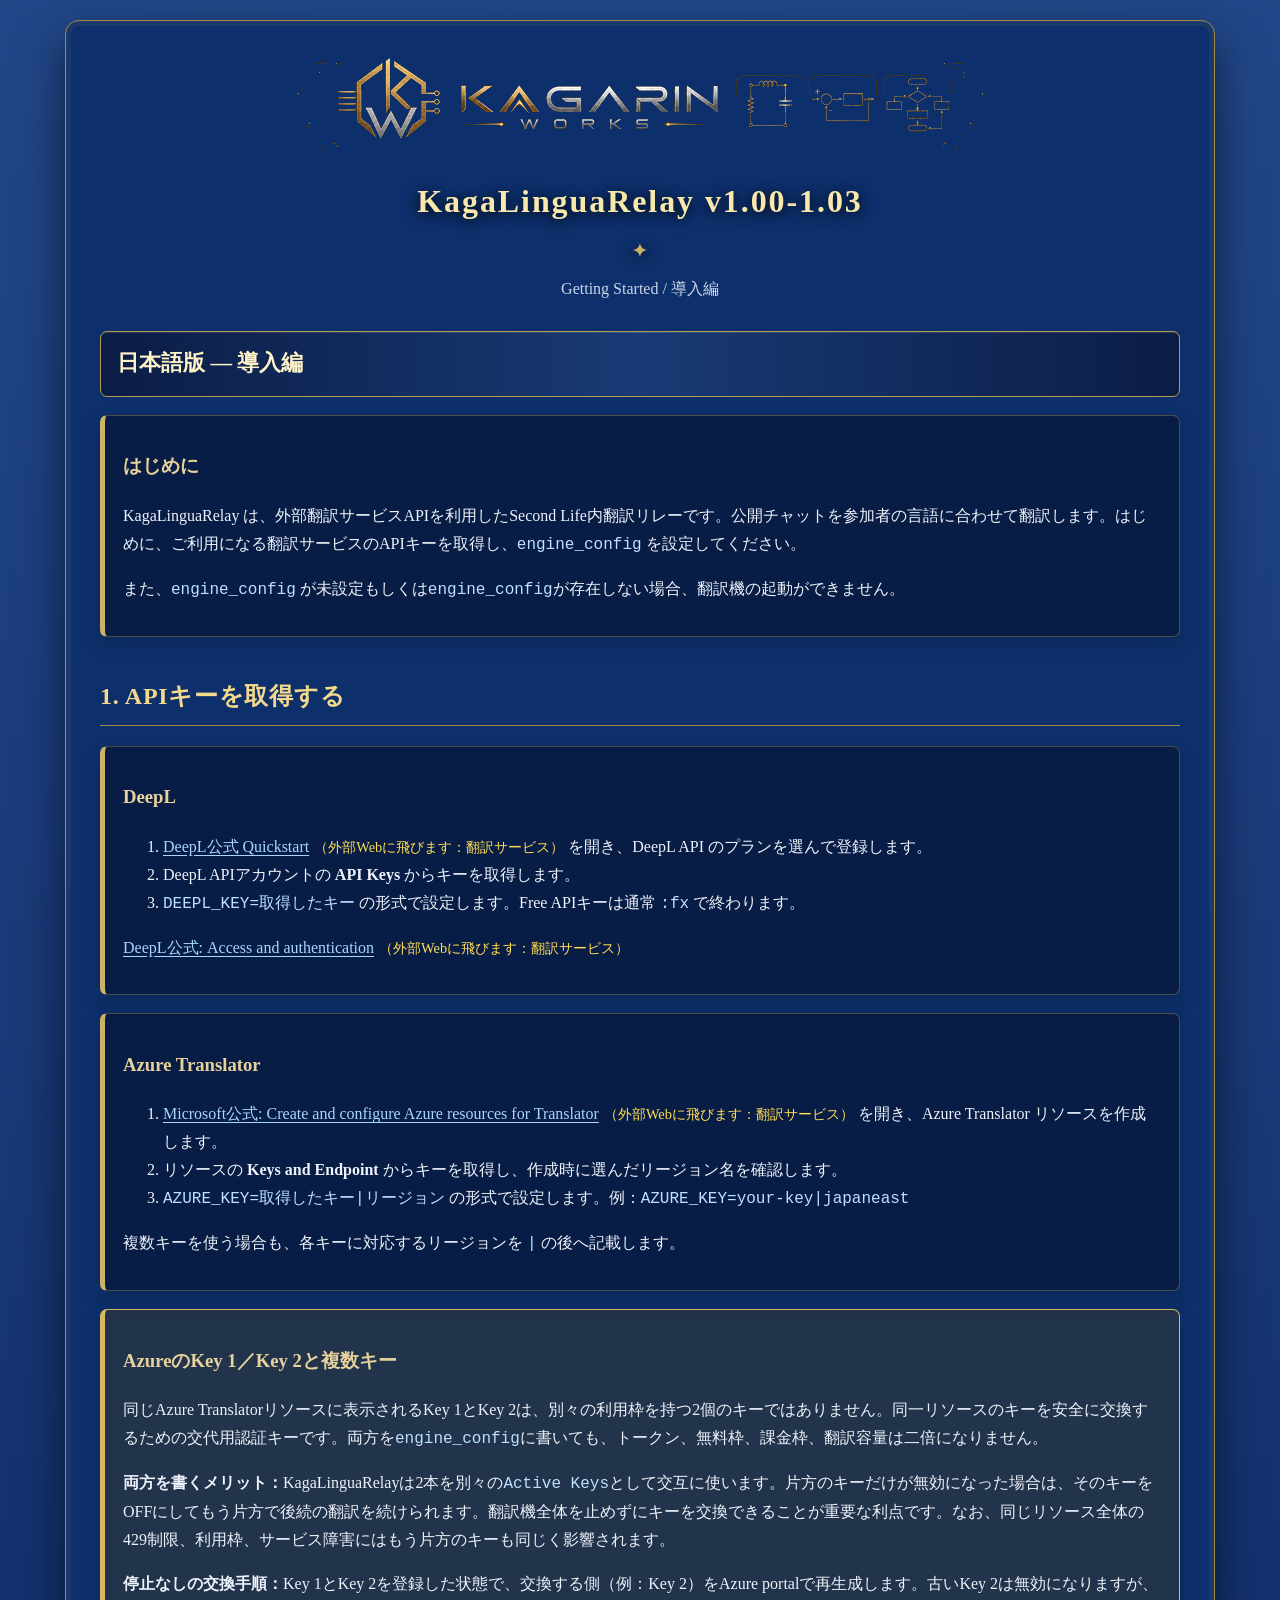
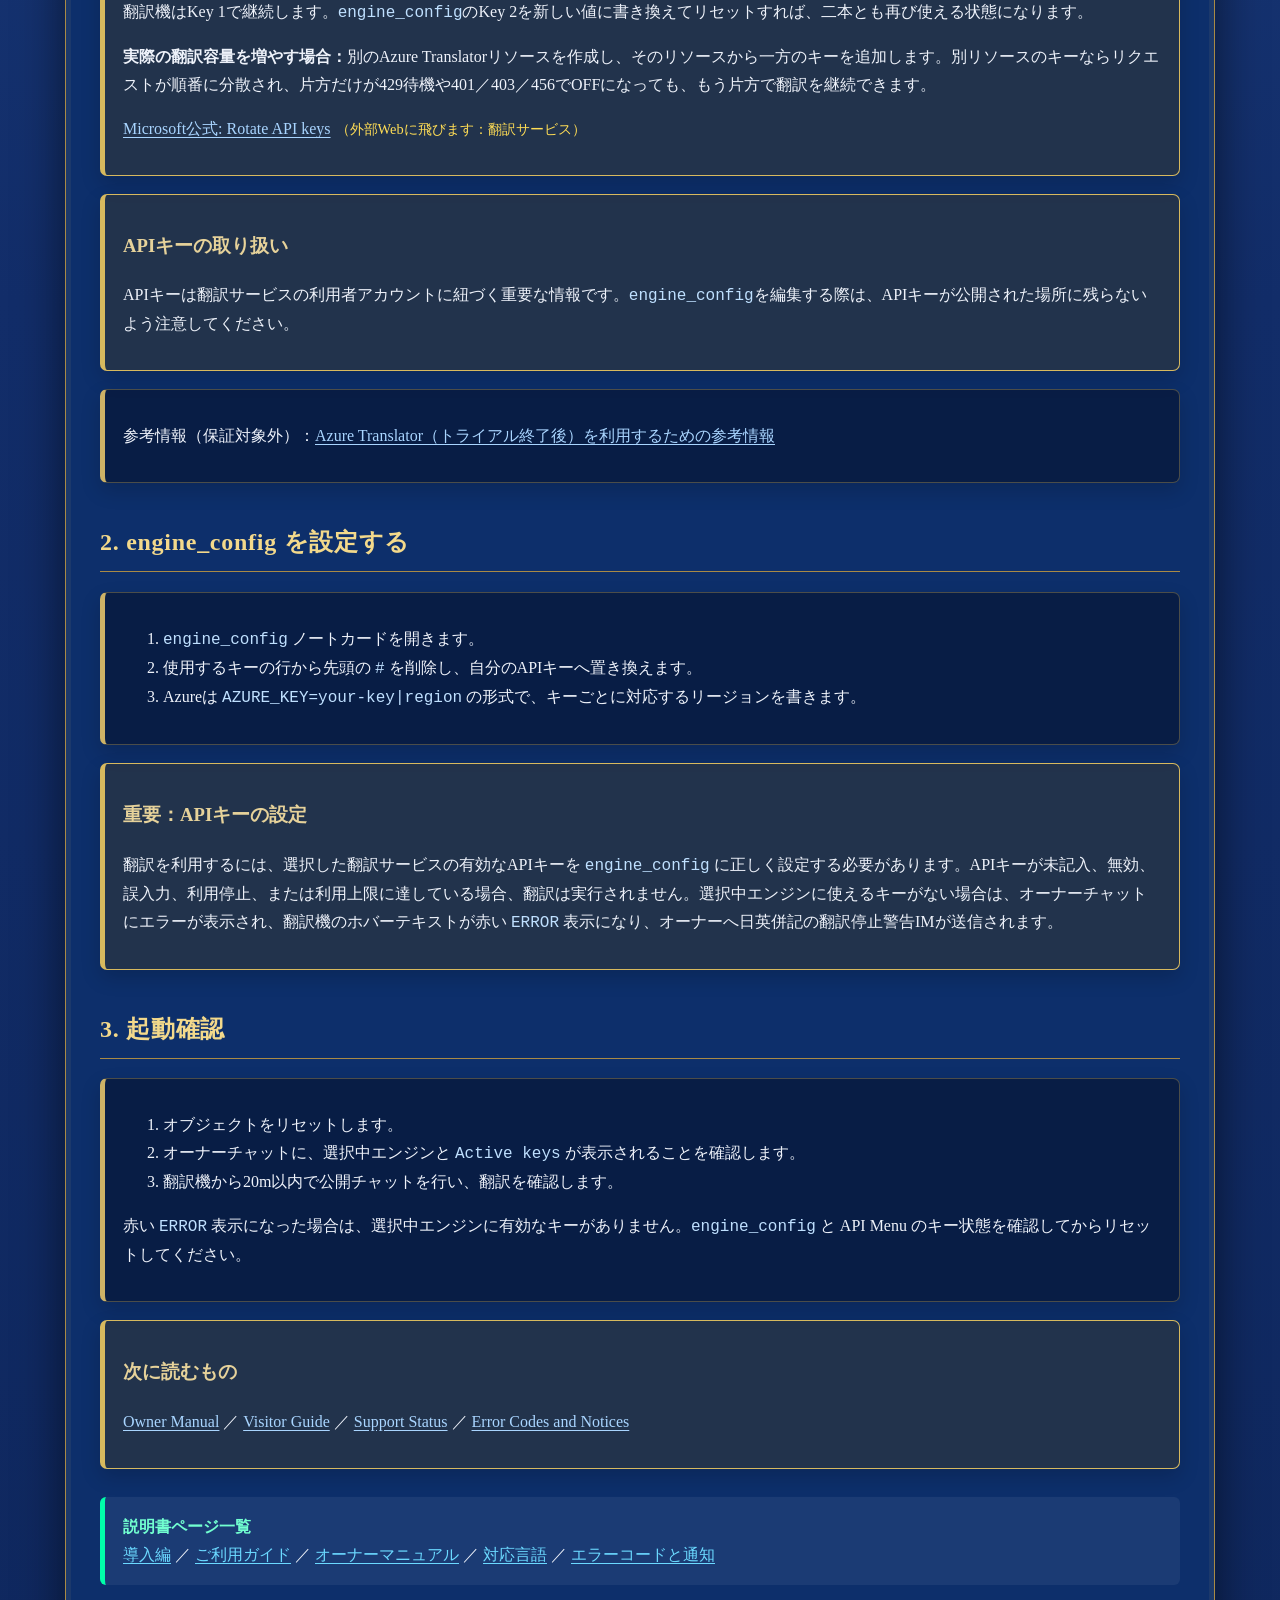
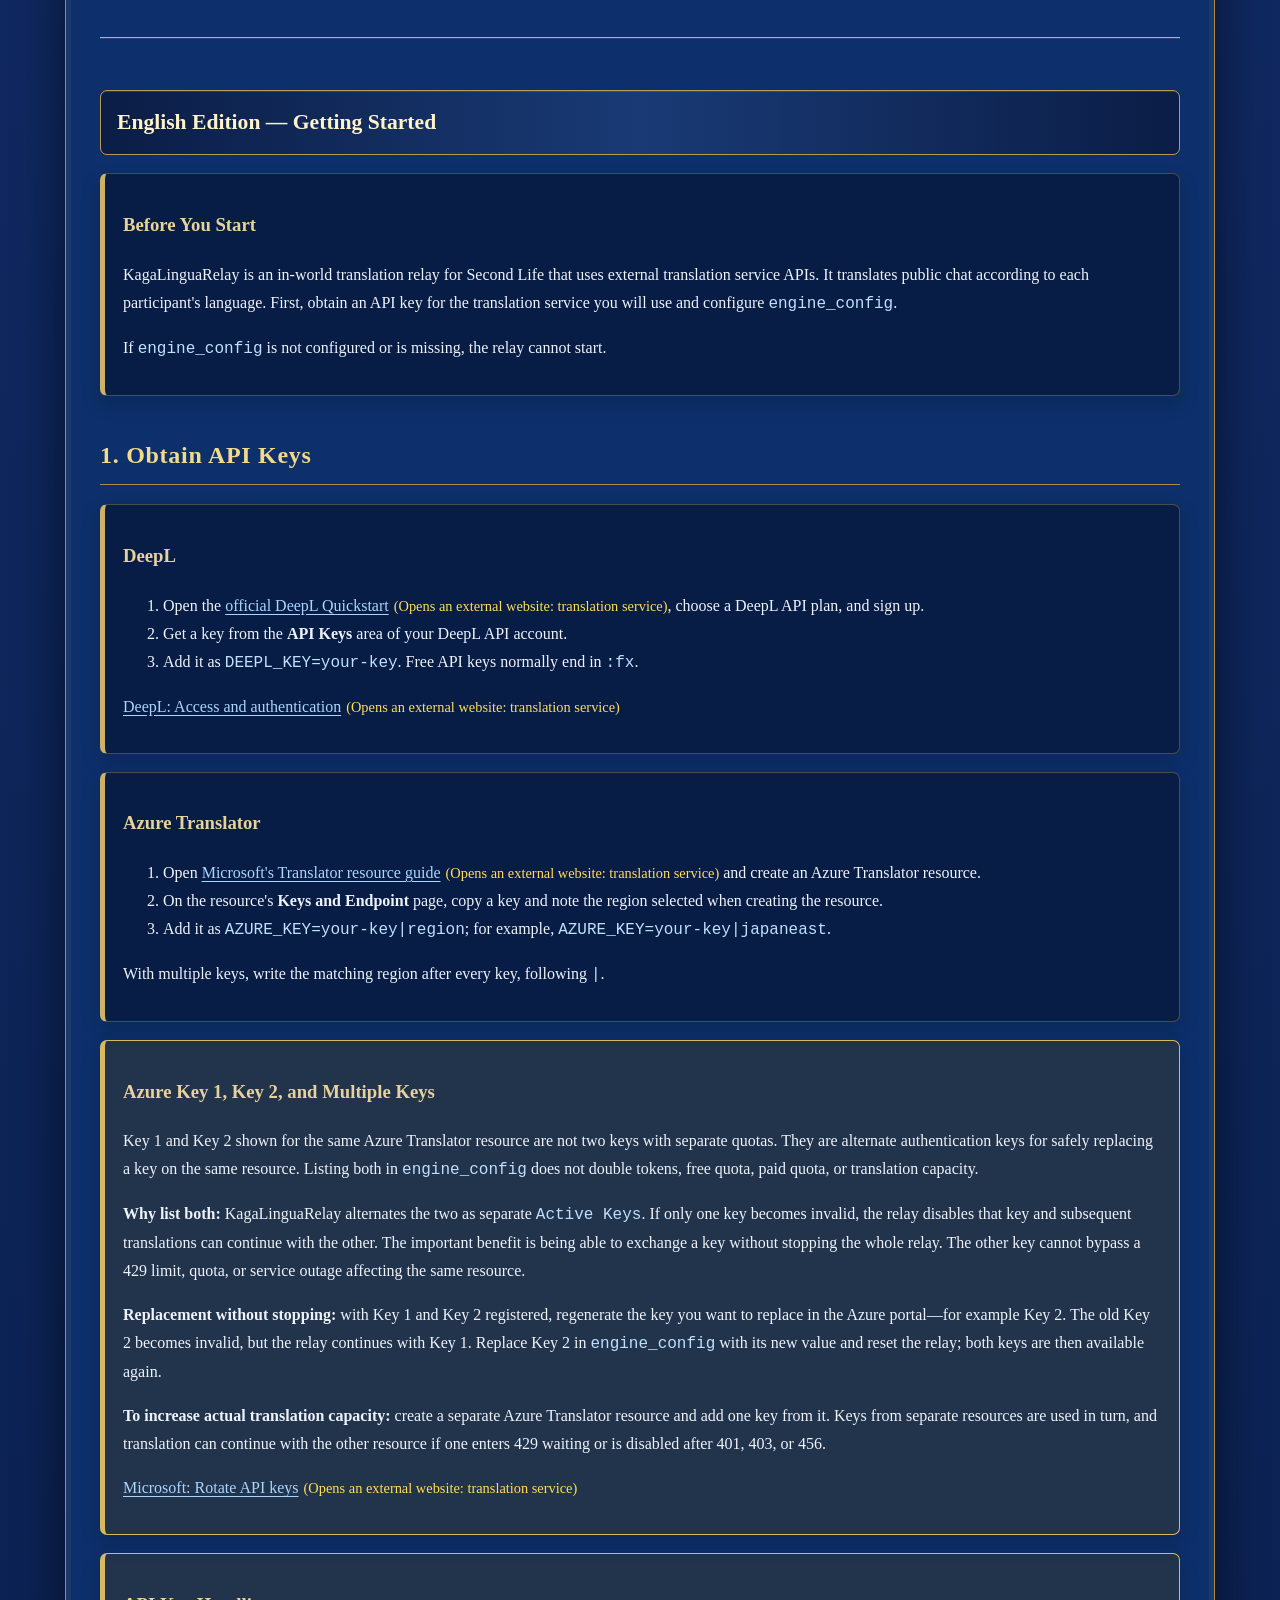
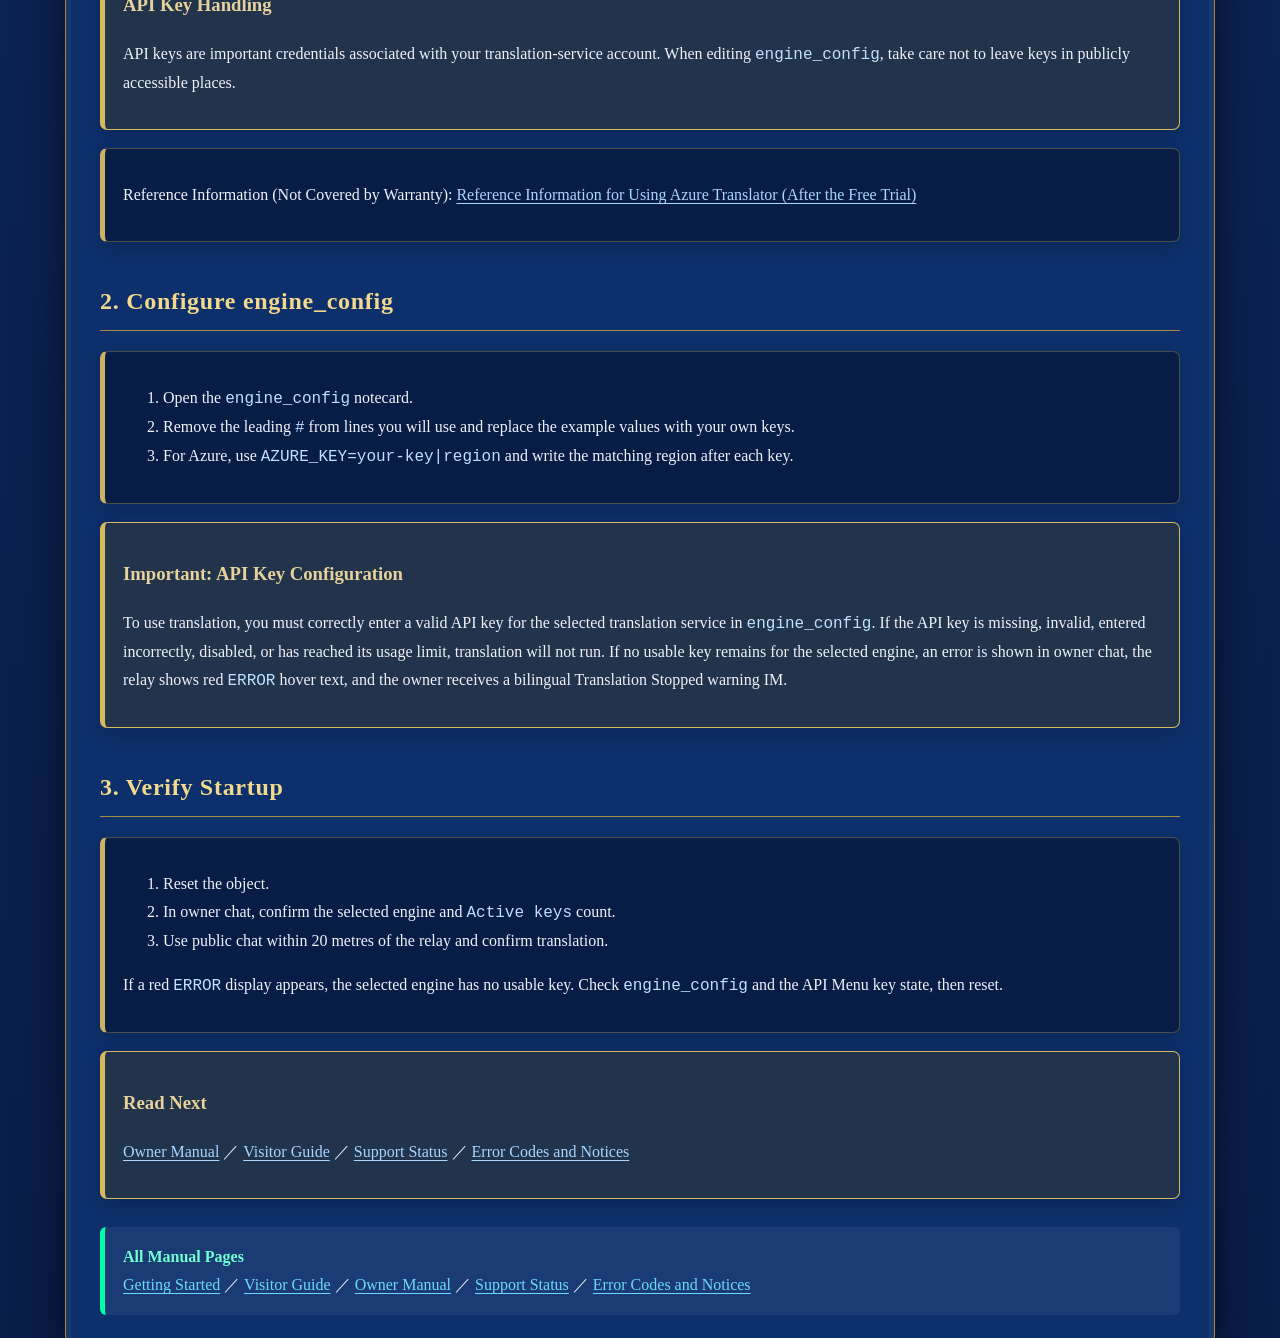
==== index.html @ 6f20266e "バージョン表記 KagaLinguaRelay v1.00　とある部分を KagaLinguaRelay v1.00-1.03とすること 文字のスタイルに関係なく" ====
<!doctype html>
<html lang="ja"><head><meta charset="utf-8"><meta name="viewport" content="width=device-width,initial-scale=1"><title>KagaLinguaRelay v1.00 — Getting Started</title><style>
.container>div[style*="text-align:center"],.klr>div[style*="text-align:center"]{margin:0 0 18px;line-height:0}.container>div[style*="text-align:center"] img,.klr>div[style*="text-align:center"] img{display:block;margin:auto}
body{margin:0;padding:20px;background:radial-gradient(circle at 50% -20%,#2d5ba2 0,#122d69 43%,#091d49 100%);color:#eef2fa;font:16px/1.75 Georgia,"Yu Mincho",serif}.container{max-width:1080px;margin:auto;padding:34px;background:#0d2f6b;border:1px solid #a98a45;border-radius:14px;box-shadow:0 18px 48px rgba(0,0,0,.55),inset 0 0 0 5px rgba(205,178,102,.08)}h1{text-align:center;color:#f8e8aa;margin:0;font-family:Georgia,"Yu Mincho",serif;letter-spacing:.06em;text-shadow:0 2px 14px #000}h1:after{content:"✦";display:block;margin:7px auto 0;color:#cdb266;font-size:.55em}.version{text-align:center;color:#cbd6e8;margin:8px 0 28px}.lang-title{margin-top:0;padding:13px 16px;color:#fff3c8;background:linear-gradient(90deg,#0b1d46,#193a75,#0b1d46);border:1px solid #b99a52;border-radius:7px;font-size:1.35em;font-weight:bold;box-shadow:inset 0 1px rgba(255,255,255,.12)}h2{color:#f3d98b;border-bottom:1px solid #a98a45;padding-bottom:8px;margin-top:38px;letter-spacing:.03em}h3{color:#e6d29a}.box{margin:18px 0;padding:16px 18px;background:rgba(8,23,54,.72);border:1px solid rgba(170,145,81,.42);border-left:5px solid #cdb266;border-radius:7px;box-shadow:0 8px 20px rgba(0,0,0,.16)}.warn{border-color:#d7b95e;background:rgba(76,57,18,.35)}.danger{border-color:#d77878;background:rgba(92,19,29,.34)}code{color:#bfe0ff;white-space:pre-wrap}.hl{color:#f3d98b;font-weight:bold}a{color:#a9d5ff;text-underline-offset:3px}.tree{margin:12px 0;padding:14px 16px;background:#050f26;border:1px solid #526c9f;border-radius:6px;font-family:Consolas,monospace;white-space:pre-wrap}.lang-break{border:0;border-top:1px solid #cdb266;margin:52px 0;box-shadow:0 1px rgba(255,255,255,.1)}@media(max-width:650px){body{padding:8px}.container{padding:20px}}
</style></head><body><main class="container">
<!-- KagaLinguaRelay v1.00 Getting Started — 2026-08-04 0059 -->
<div style="text-align:center;"><img src="./kagarin_store_banner_dark_700x100.png" alt="Kagarin Works" style="max-width:100%;height:auto;"></div><h1>KagaLinguaRelay v1.00-1.03</h1><p class="version">Getting Started / 導入編</p>

<section lang="ja"><div class="lang-title">日本語版 — 導入編</div>
<div class="box"><h3>はじめに</h3><p>KagaLinguaRelay は、外部翻訳サービスAPIを利用したSecond Life内翻訳リレーです。公開チャットを参加者の言語に合わせて翻訳します。はじめに、ご利用になる翻訳サービスのAPIキーを取得し、<code>engine_config</code> を設定してください。</p><p>また、<code>engine_config</code> が未設定もしくは<code>engine_config</code>が存在しない場合、翻訳機の起動ができません。</p></div>
<h2>1. APIキーを取得する</h2>
<div class="box"><h3>DeepL</h3><ol><li><a href="https://developers.deepl.com/docs/getting-started/quickstart" target="_blank">DeepL公式 Quickstart</a> を開き、DeepL API のプランを選んで登録します。</li><li>DeepL APIアカウントの <b>API Keys</b> からキーを取得します。</li><li><code>DEEPL_KEY=取得したキー</code> の形式で設定します。Free APIキーは通常 <code>:fx</code> で終わります。</li></ol><p><a href="https://developers.deepl.com/docs/getting-started/auth" target="_blank">DeepL公式: Access and authentication</a></p></div>
<div class="box"><h3>Azure Translator</h3><ol><li><a href="https://learn.microsoft.com/en-us/azure/ai-services/translator/create-translator-resource" target="_blank">Microsoft公式: Create and configure Azure resources for Translator</a> を開き、Azure Translator リソースを作成します。</li><li>リソースの <b>Keys and Endpoint</b> からキーを取得し、作成時に選んだリージョン名を確認します。</li><li><code>AZURE_KEY=取得したキー|リージョン</code> の形式で設定します。例：<code>AZURE_KEY=your-key|japaneast</code></li></ol><p>複数キーを使う場合も、各キーに対応するリージョンを <code>|</code> の後へ記載します。</p></div>
<div class="box warn"><h3>AzureのKey 1／Key 2と複数キー</h3><p>同じAzure Translatorリソースに表示されるKey 1とKey 2は、別々の利用枠を持つ2個のキーではありません。同一リソースのキーを安全に交換するための交代用認証キーです。両方を<code>engine_config</code>に書いても、トークン、無料枠、課金枠、翻訳容量は二倍になりません。</p><p><b>両方を書くメリット：</b>KagaLinguaRelayは2本を別々の<code>Active Keys</code>として交互に使います。片方のキーだけが無効になった場合は、そのキーをOFFにしてもう片方で後続の翻訳を続けられます。翻訳機全体を止めずにキーを交換できることが重要な利点です。なお、同じリソース全体の429制限、利用枠、サービス障害にはもう片方のキーも同じく影響されます。</p><p><b>停止なしの交換手順：</b>Key 1とKey 2を登録した状態で、交換する側（例：Key 2）をAzure portalで再生成します。古いKey 2は無効になりますが、翻訳機はKey 1で継続します。<code>engine_config</code>のKey 2を新しい値に書き換えてリセットすれば、二本とも再び使える状態になります。</p><p><b>実際の翻訳容量を増やす場合：</b>別のAzure Translatorリソースを作成し、そのリソースから一方のキーを追加します。別リソースのキーならリクエストが順番に分散され、片方だけが429待機や401／403／456でOFFになっても、もう片方で翻訳を継続できます。</p><p><a href="https://learn.microsoft.com/en-us/azure/ai-services/rotate-keys" target="_blank">Microsoft公式: Rotate API keys</a></p></div>
<div class="box warn"><h3>APIキーの取り扱い</h3><p>APIキーは翻訳サービスの利用者アカウントに紐づく重要な情報です。<code>engine_config</code>を編集する際は、APIキーが公開された場所に残らないよう注意してください。</p></div><div class="box"><p>参考情報（保証対象外）：<a href="./kagalinguarelay-azure-translator-f0-reference.html#ja" target="_blank" rel="noopener noreferrer">Azure Translator（トライアル終了後）を利用するための参考情報</a></p></div><h2>2. engine_config を設定する</h2><div class="box"><ol><li><code>engine_config</code> ノートカードを開きます。</li><li>使用するキーの行から先頭の <code>#</code> を削除し、自分のAPIキーへ置き換えます。</li><li>Azureは <code>AZURE_KEY=your-key|region</code> の形式で、キーごとに対応するリージョンを書きます。</li></ol></div><div class="box warn"><h3>重要：APIキーの設定</h3><p>翻訳を利用するには、選択した翻訳サービスの有効なAPIキーを <code>engine_config</code> に正しく設定する必要があります。APIキーが未記入、無効、誤入力、利用停止、または利用上限に達している場合、翻訳は実行されません。選択中エンジンに使えるキーがない場合は、オーナーチャットにエラーが表示され、翻訳機のホバーテキストが赤い <code>ERROR</code> 表示になり、オーナーへ日英併記の翻訳停止警告IMが送信されます。</p></div>
<div hidden><h2>3. スクリプトを入れる場所</h2><div class="box"><div class="tree">親プリム 0
├─ Manager
├─ Que1 ～ Que4
├─ RateGate
└─ DispatchBroker

子プリム 1 ～ 8（各プリム）
├─ Worker
└─ Sender</div><p>親プリムには上記6種・合計8本のスクリプト、各子プリムには Worker と Sender を1本ずつ入れます。<code>engine_config</code> と必要に応じた <code>ALLOW_LIST</code> は親プリムへ入れます。</p></div>
</div><h2>3. 起動確認</h2><div class="box"><ol><li>オブジェクトをリセットします。</li><li>オーナーチャットに、選択中エンジンと <code>Active keys</code> が表示されることを確認します。</li><li>翻訳機から20m以内で公開チャットを行い、翻訳を確認します。</li></ol><p>赤い <code>ERROR</code> 表示になった場合は、選択中エンジンに有効なキーがありません。<code>engine_config</code> と API Menu のキー状態を確認してからリセットしてください。</p></div>
<div class="box warn"><h3>次に読むもの</h3><p><a href="https://kawaiikagari.github.io/KagaLinguaRelay-Manuals/owner-manual.html">Owner Manual</a> ／ <a href="https://kawaiikagari.github.io/KagaLinguaRelay-Manuals/visitor-guide.html">Visitor Guide</a> ／ <a href="https://kawaiikagari.github.io/KagaLinguaRelay-Manuals/support-status.html">Support Status</a> ／ <a href="https://kawaiikagari.github.io/KagaLinguaRelay-Manuals/error-codes.html">Error Codes and Notices</a></p></div>
</section>

<hr class="lang-break"><section lang="en"><div class="lang-title">English Edition — Getting Started</div>
<div class="box"><h3>Before You Start</h3><p>KagaLinguaRelay is an in-world translation relay for Second Life that uses external translation service APIs. It translates public chat according to each participant's language. First, obtain an API key for the translation service you will use and configure <code>engine_config</code>.</p><p>If <code>engine_config</code> is not configured or is missing, the relay cannot start.</p></div>
<h2>1. Obtain API Keys</h2>
<div class="box"><h3>DeepL</h3><ol><li>Open the <a href="https://developers.deepl.com/docs/getting-started/quickstart" target="_blank">official DeepL Quickstart</a>, choose a DeepL API plan, and sign up.</li><li>Get a key from the <b>API Keys</b> area of your DeepL API account.</li><li>Add it as <code>DEEPL_KEY=your-key</code>. Free API keys normally end in <code>:fx</code>.</li></ol><p><a href="https://developers.deepl.com/docs/getting-started/auth" target="_blank">DeepL: Access and authentication</a></p></div>
<div class="box"><h3>Azure Translator</h3><ol><li>Open <a href="https://learn.microsoft.com/en-us/azure/ai-services/translator/create-translator-resource" target="_blank">Microsoft's Translator resource guide</a> and create an Azure Translator resource.</li><li>On the resource's <b>Keys and Endpoint</b> page, copy a key and note the region selected when creating the resource.</li><li>Add it as <code>AZURE_KEY=your-key|region</code>; for example, <code>AZURE_KEY=your-key|japaneast</code>.</li></ol><p>With multiple keys, write the matching region after every key, following <code>|</code>.</p></div>
<div class="box warn"><h3>Azure Key 1, Key 2, and Multiple Keys</h3><p>Key 1 and Key 2 shown for the same Azure Translator resource are not two keys with separate quotas. They are alternate authentication keys for safely replacing a key on the same resource. Listing both in <code>engine_config</code> does not double tokens, free quota, paid quota, or translation capacity.</p><p><b>Why list both:</b> KagaLinguaRelay alternates the two as separate <code>Active Keys</code>. If only one key becomes invalid, the relay disables that key and subsequent translations can continue with the other. The important benefit is being able to exchange a key without stopping the whole relay. The other key cannot bypass a 429 limit, quota, or service outage affecting the same resource.</p><p><b>Replacement without stopping:</b> with Key 1 and Key 2 registered, regenerate the key you want to replace in the Azure portal—for example Key 2. The old Key 2 becomes invalid, but the relay continues with Key 1. Replace Key 2 in <code>engine_config</code> with its new value and reset the relay; both keys are then available again.</p><p><b>To increase actual translation capacity:</b> create a separate Azure Translator resource and add one key from it. Keys from separate resources are used in turn, and translation can continue with the other resource if one enters 429 waiting or is disabled after 401, 403, or 456.</p><p><a href="https://learn.microsoft.com/en-us/azure/ai-services/rotate-keys" target="_blank">Microsoft: Rotate API keys</a></p></div>
<div class="box warn"><h3>API Key Handling</h3><p>API keys are important credentials associated with your translation-service account. When editing <code>engine_config</code>, take care not to leave keys in publicly accessible places.</p></div>
<div class="box"><p>Reference Information (Not Covered by Warranty): <a href="./kagalinguarelay-azure-translator-f0-reference.html#en" target="_blank" rel="noopener noreferrer">Reference Information for Using Azure Translator (After the Free Trial)</a></p></div><h2>2. Configure engine_config</h2><div class="box"><ol><li>Open the <code>engine_config</code> notecard.</li><li>Remove the leading <code>#</code> from lines you will use and replace the example values with your own keys.</li><li>For Azure, use <code>AZURE_KEY=your-key|region</code> and write the matching region after each key.</li></ol></div><div class="box warn"><h3>Important: API Key Configuration</h3><p>To use translation, you must correctly enter a valid API key for the selected translation service in <code>engine_config</code>. If the API key is missing, invalid, entered incorrectly, disabled, or has reached its usage limit, translation will not run. If no usable key remains for the selected engine, an error is shown in owner chat, the relay shows red <code>ERROR</code> hover text, and the owner receives a bilingual Translation Stopped warning IM.</p></div>
<div hidden><h2>3. Script Placement</h2><div class="box"><div class="tree">Root prim 0
├─ Manager
├─ Que1 through Que4
├─ RateGate
└─ DispatchBroker

Child prims 1 through 8 (each prim)
├─ Worker
└─ Sender</div><p>Place the eight scripts listed for the root prim into the root. Put one Worker and one Sender into every child prim. Put <code>engine_config</code>, and optionally <code>ALLOW_LIST</code>, into the root prim.</p></div>
</div><h2>3. Verify Startup</h2><div class="box"><ol><li>Reset the object.</li><li>In owner chat, confirm the selected engine and <code>Active keys</code> count.</li><li>Use public chat within 20 metres of the relay and confirm translation.</li></ol><p>If a red <code>ERROR</code> display appears, the selected engine has no usable key. Check <code>engine_config</code> and the API Menu key state, then reset.</p></div>
<div class="box warn"><h3>Read Next</h3><p><a href="https://kawaiikagari.github.io/KagaLinguaRelay-Manuals/owner-manual.html">Owner Manual</a> ／ <a href="https://kawaiikagari.github.io/KagaLinguaRelay-Manuals/visitor-guide.html">Visitor Guide</a> ／ <a href="https://kawaiikagari.github.io/KagaLinguaRelay-Manuals/support-status.html">Support Status</a> ／ <a href="https://kawaiikagari.github.io/KagaLinguaRelay-Manuals/error-codes.html">Error Codes and Notices</a></p></div>
</section></main><script src="./language-navigation.js"></script></body></html>
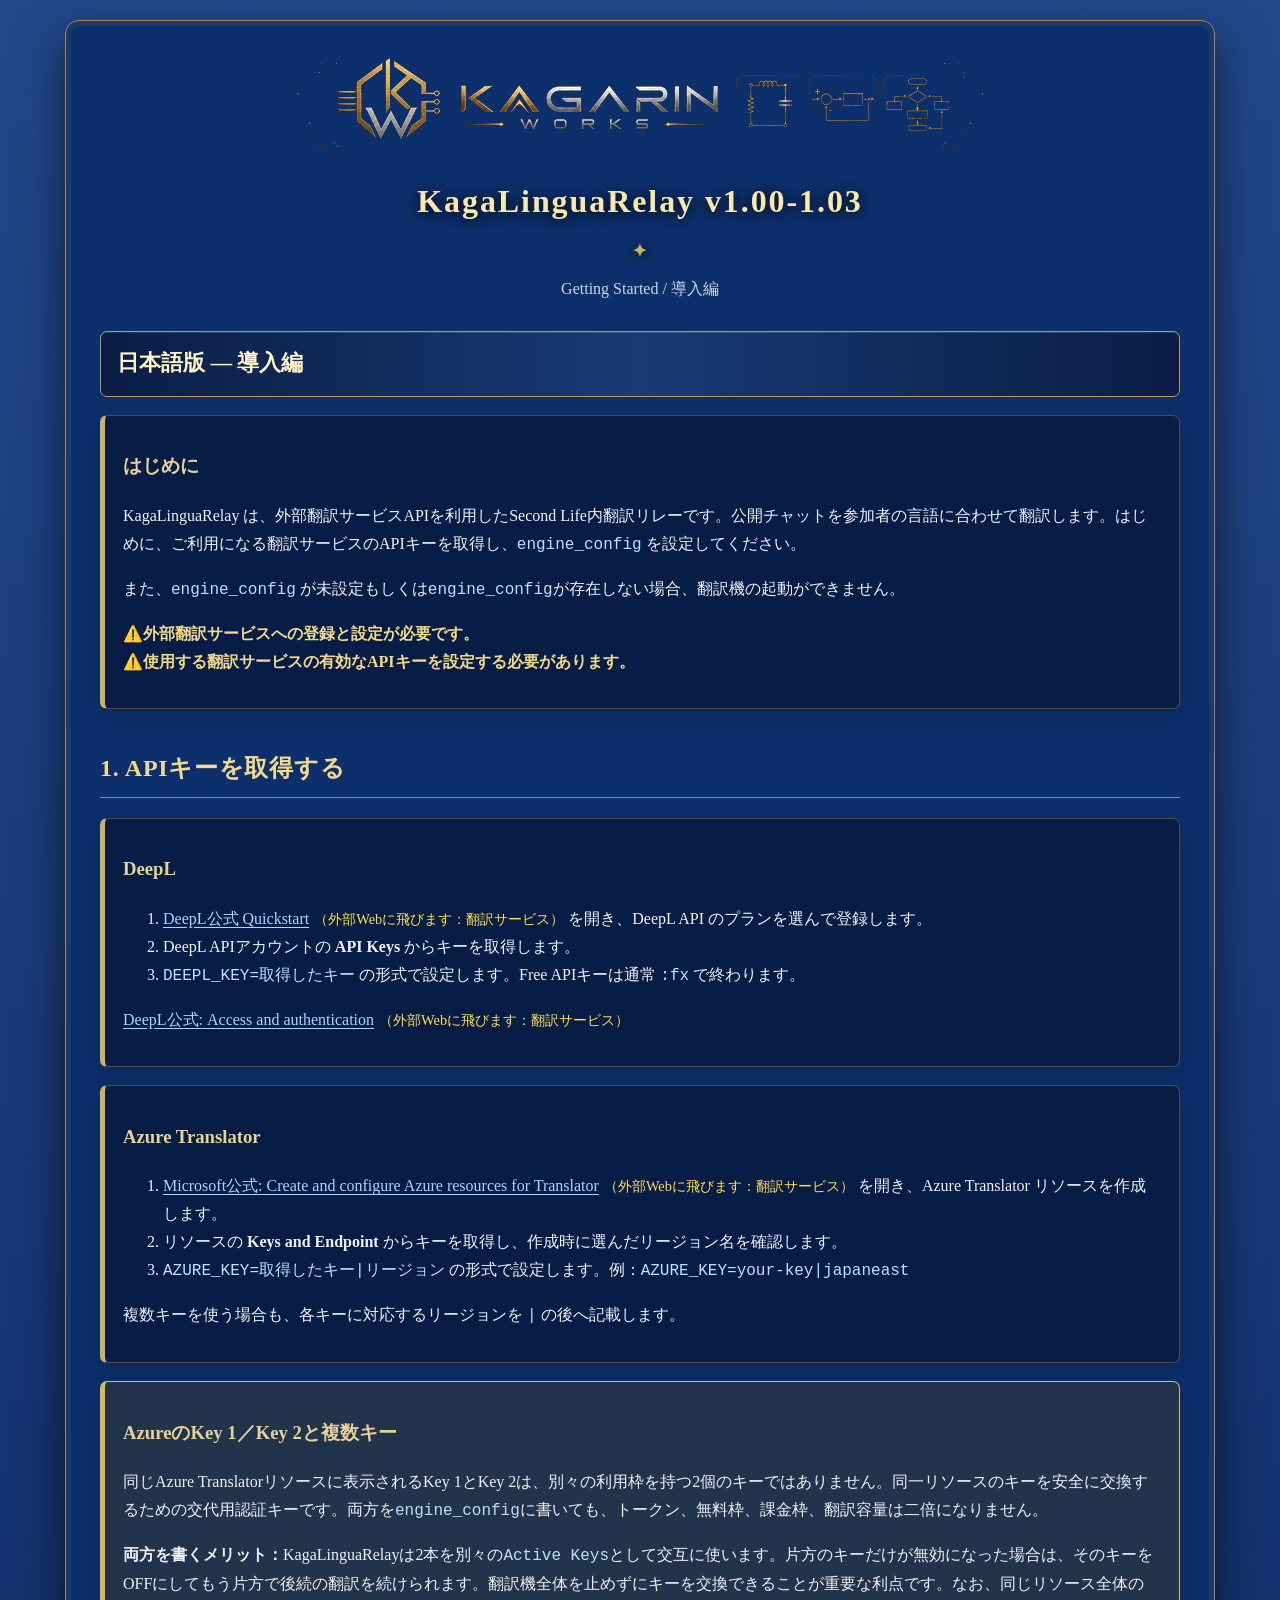
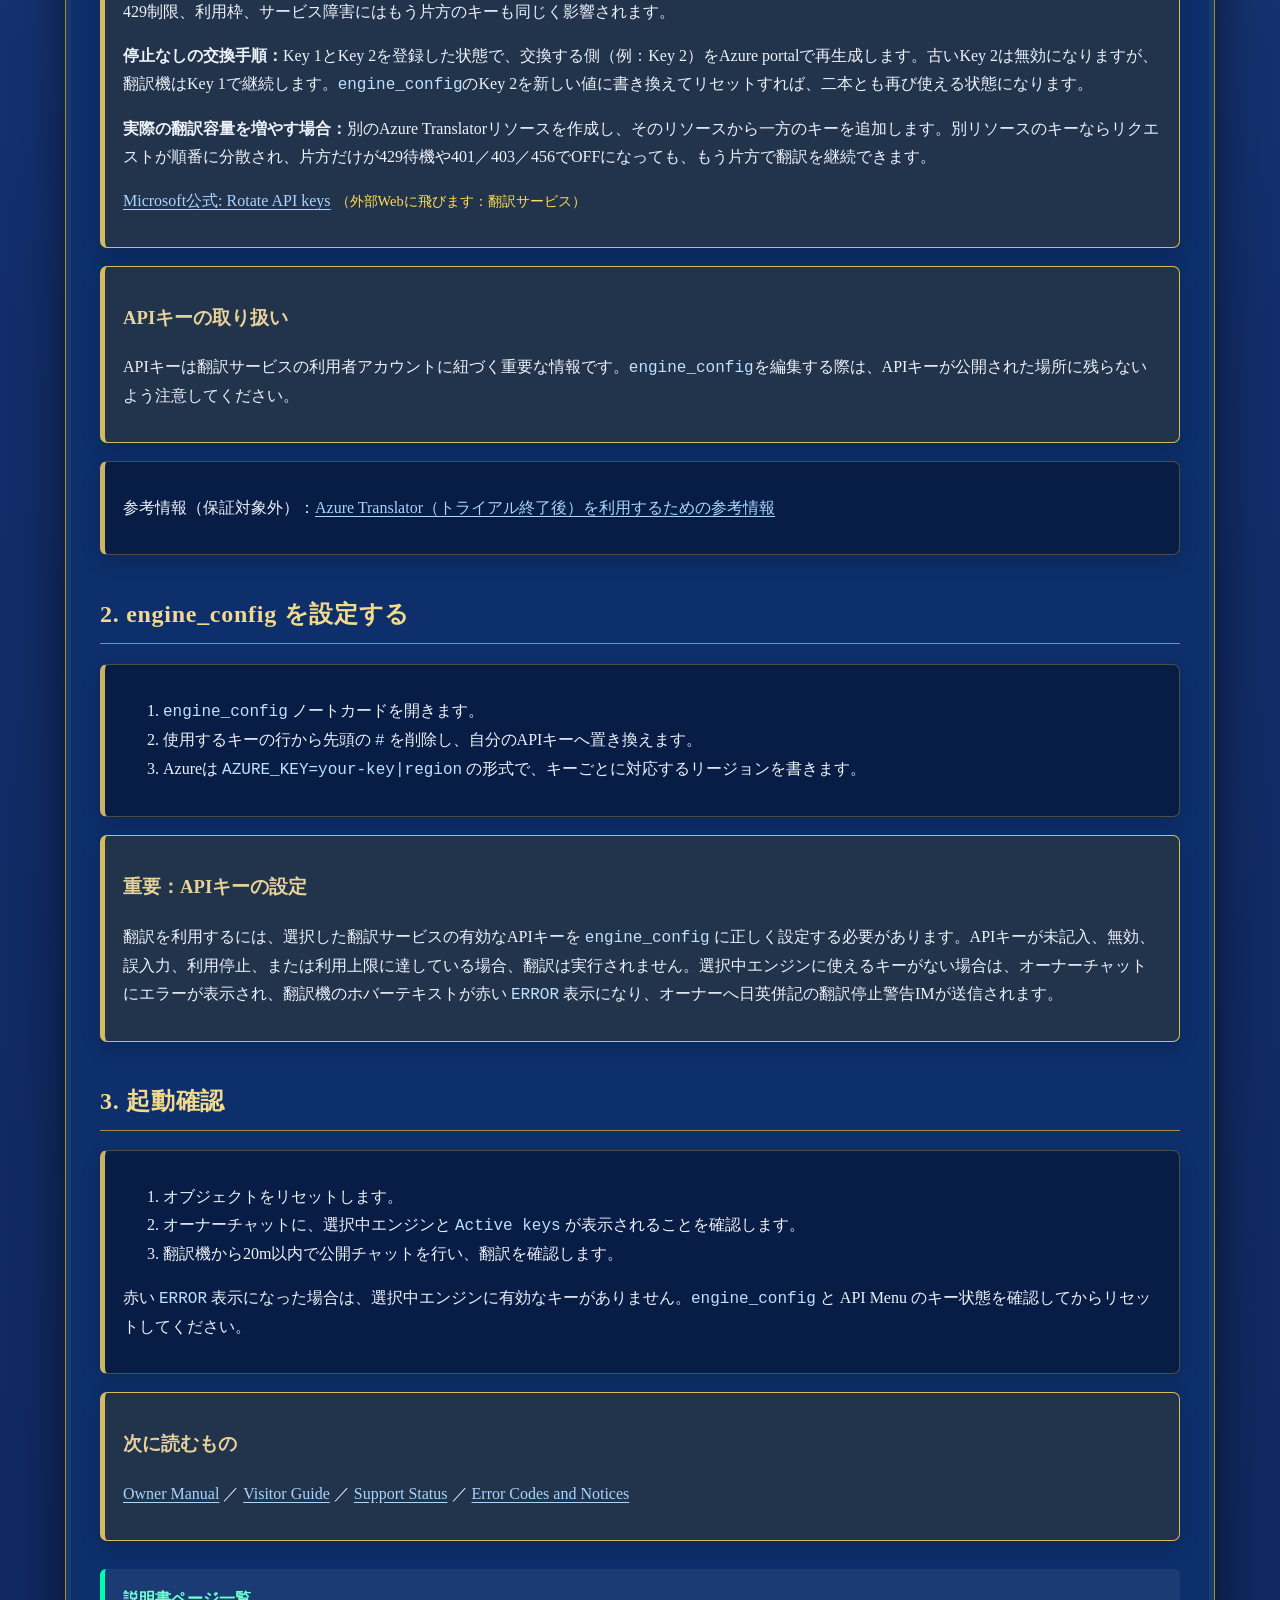
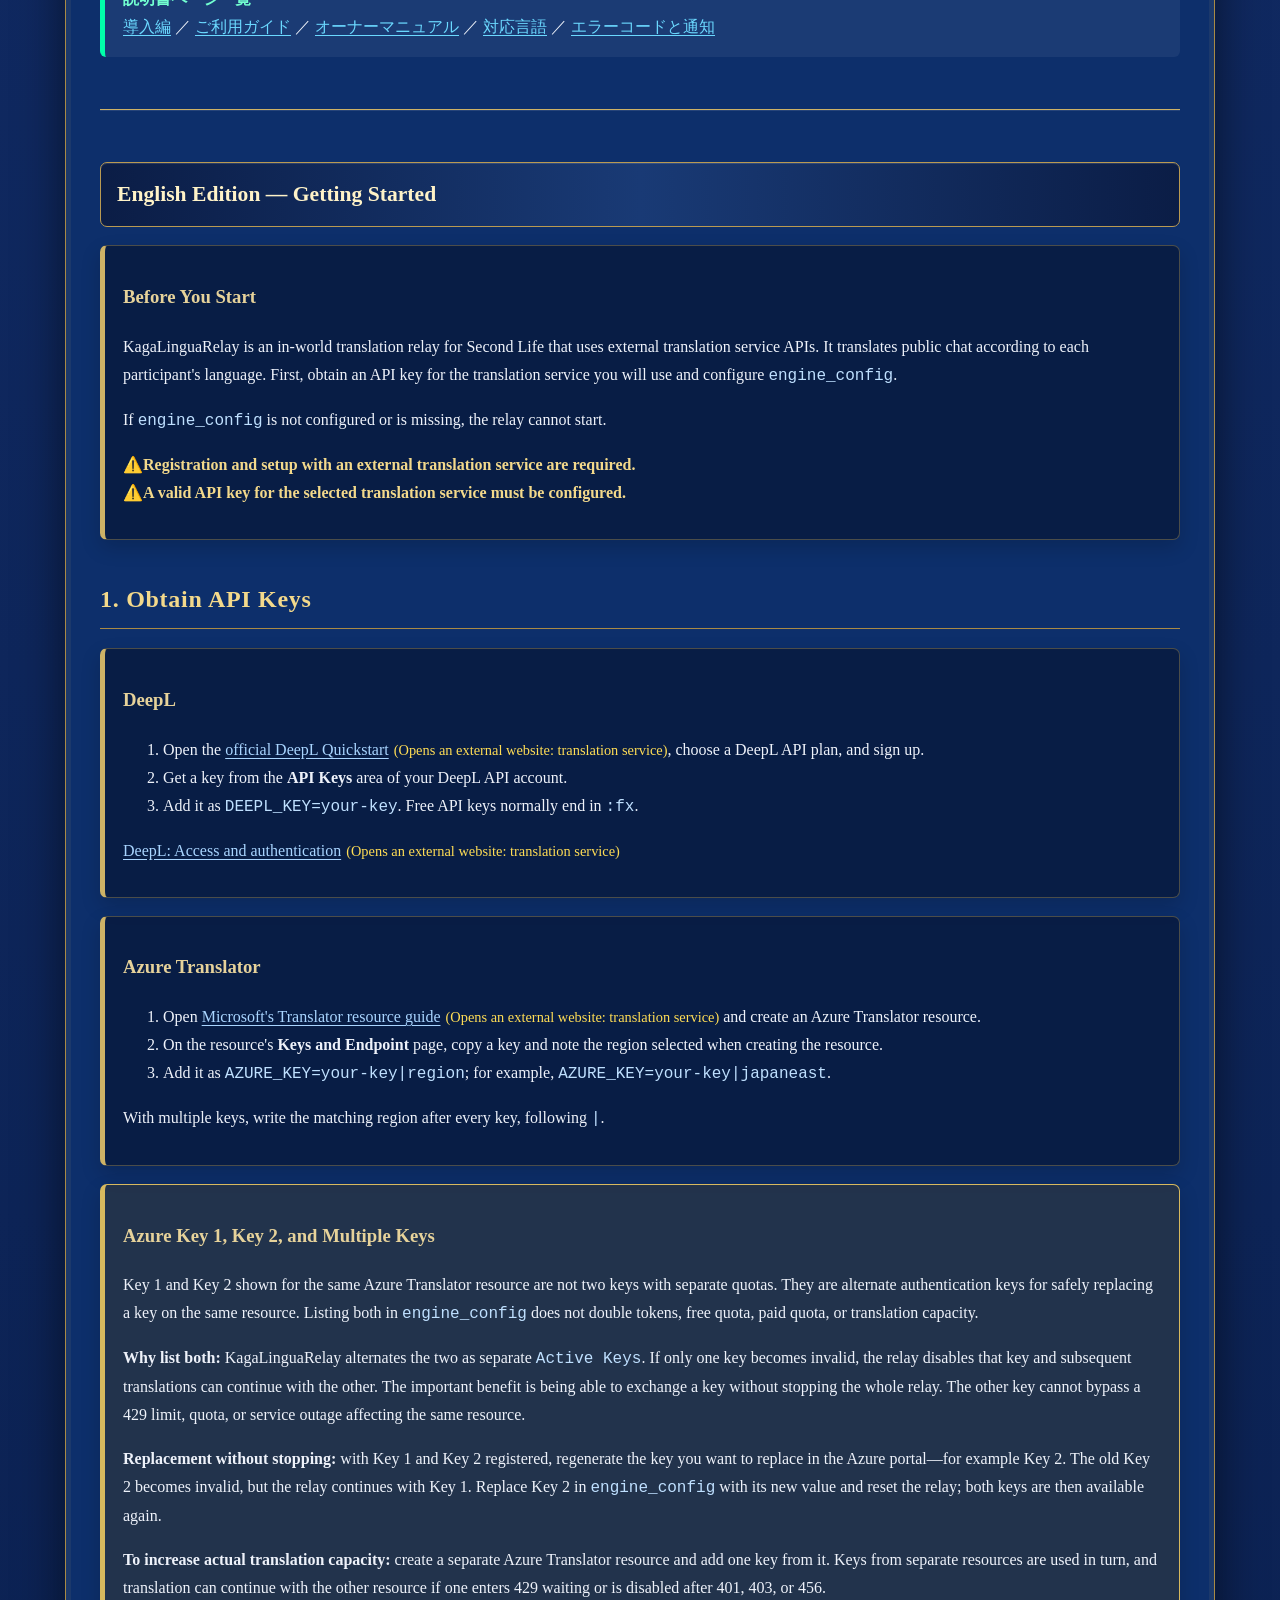
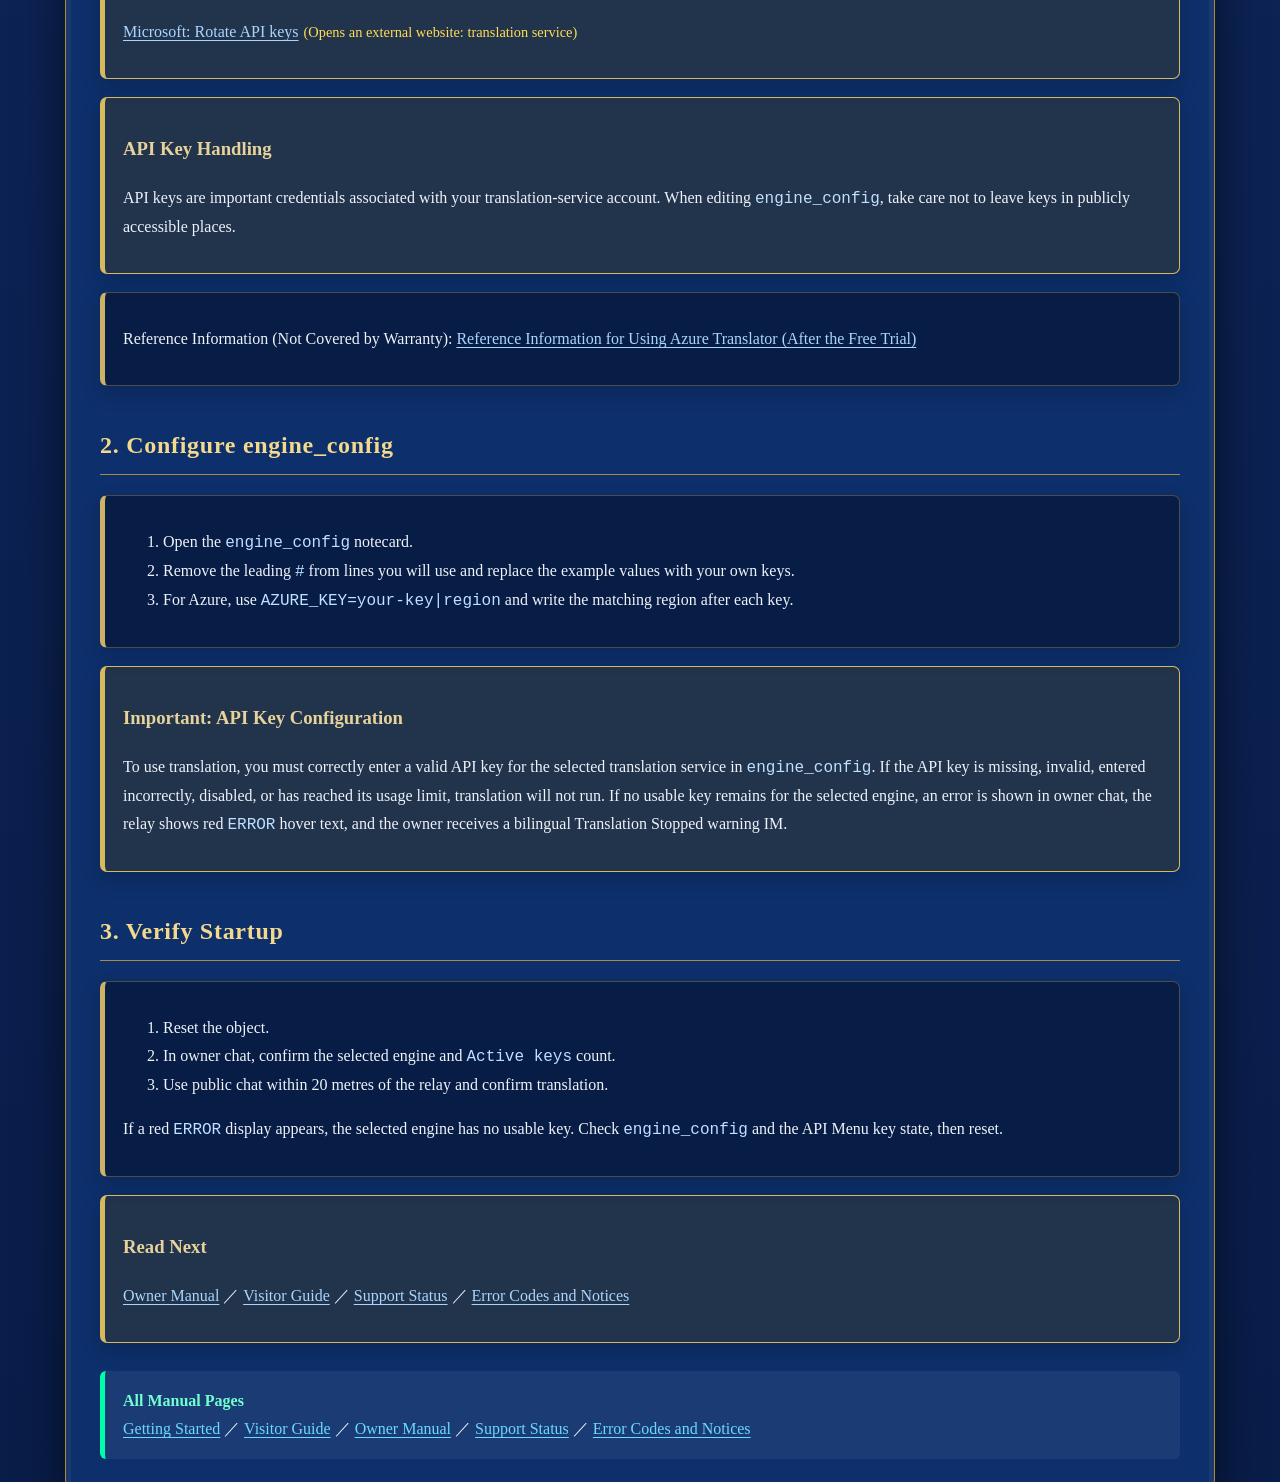
==== commit 6fc060de: "Add setup warnings for translation APIs Added prominent warning callouts to both the Japanese and En" ====
--- a/index.html
+++ b/index.html
@@ -7,7 +7,7 @@
 <div style="text-align:center;"><img src="./kagarin_store_banner_dark_700x100.png" alt="Kagarin Works" style="max-width:100%;height:auto;"></div><h1>KagaLinguaRelay v1.00-1.03</h1><p class="version">Getting Started / 導入編</p>
 
 <section lang="ja"><div class="lang-title">日本語版 — 導入編</div>
-<div class="box"><h3>はじめに</h3><p>KagaLinguaRelay は、外部翻訳サービスAPIを利用したSecond Life内翻訳リレーです。公開チャットを参加者の言語に合わせて翻訳します。はじめに、ご利用になる翻訳サービスのAPIキーを取得し、<code>engine_config</code> を設定してください。</p><p>また、<code>engine_config</code> が未設定もしくは<code>engine_config</code>が存在しない場合、翻訳機の起動ができません。</p></div>
+<div class="box"><h3>はじめに</h3><p>KagaLinguaRelay は、外部翻訳サービスAPIを利用したSecond Life内翻訳リレーです。公開チャットを参加者の言語に合わせて翻訳します。はじめに、ご利用になる翻訳サービスのAPIキーを取得し、<code>engine_config</code> を設定してください。</p><p>また、<code>engine_config</code> が未設定もしくは<code>engine_config</code>が存在しない場合、翻訳機の起動ができません。</p><p class="hl"><strong>⚠️外部翻訳サービスへの登録と設定が必要です。</strong><br><strong>⚠️使用する翻訳サービスの有効なAPIキーを設定する必要があります。</strong></p></div>
 <h2>1. APIキーを取得する</h2>
 <div class="box"><h3>DeepL</h3><ol><li><a href="https://developers.deepl.com/docs/getting-started/quickstart" target="_blank">DeepL公式 Quickstart</a> を開き、DeepL API のプランを選んで登録します。</li><li>DeepL APIアカウントの <b>API Keys</b> からキーを取得します。</li><li><code>DEEPL_KEY=取得したキー</code> の形式で設定します。Free APIキーは通常 <code>:fx</code> で終わります。</li></ol><p><a href="https://developers.deepl.com/docs/getting-started/auth" target="_blank">DeepL公式: Access and authentication</a></p></div>
 <div class="box"><h3>Azure Translator</h3><ol><li><a href="https://learn.microsoft.com/en-us/azure/ai-services/translator/create-translator-resource" target="_blank">Microsoft公式: Create and configure Azure resources for Translator</a> を開き、Azure Translator リソースを作成します。</li><li>リソースの <b>Keys and Endpoint</b> からキーを取得し、作成時に選んだリージョン名を確認します。</li><li><code>AZURE_KEY=取得したキー|リージョン</code> の形式で設定します。例：<code>AZURE_KEY=your-key|japaneast</code></li></ol><p>複数キーを使う場合も、各キーに対応するリージョンを <code>|</code> の後へ記載します。</p></div>
@@ -27,7 +27,7 @@
 </section>
 
 <hr class="lang-break"><section lang="en"><div class="lang-title">English Edition — Getting Started</div>
-<div class="box"><h3>Before You Start</h3><p>KagaLinguaRelay is an in-world translation relay for Second Life that uses external translation service APIs. It translates public chat according to each participant's language. First, obtain an API key for the translation service you will use and configure <code>engine_config</code>.</p><p>If <code>engine_config</code> is not configured or is missing, the relay cannot start.</p></div>
+<div class="box"><h3>Before You Start</h3><p>KagaLinguaRelay is an in-world translation relay for Second Life that uses external translation service APIs. It translates public chat according to each participant's language. First, obtain an API key for the translation service you will use and configure <code>engine_config</code>.</p><p>If <code>engine_config</code> is not configured or is missing, the relay cannot start.</p><p class="hl"><strong>⚠️Registration and setup with an external translation service are required.</strong><br><strong>⚠️A valid API key for the selected translation service must be configured.</strong></p></div>
 <h2>1. Obtain API Keys</h2>
 <div class="box"><h3>DeepL</h3><ol><li>Open the <a href="https://developers.deepl.com/docs/getting-started/quickstart" target="_blank">official DeepL Quickstart</a>, choose a DeepL API plan, and sign up.</li><li>Get a key from the <b>API Keys</b> area of your DeepL API account.</li><li>Add it as <code>DEEPL_KEY=your-key</code>. Free API keys normally end in <code>:fx</code>.</li></ol><p><a href="https://developers.deepl.com/docs/getting-started/auth" target="_blank">DeepL: Access and authentication</a></p></div>
 <div class="box"><h3>Azure Translator</h3><ol><li>Open <a href="https://learn.microsoft.com/en-us/azure/ai-services/translator/create-translator-resource" target="_blank">Microsoft's Translator resource guide</a> and create an Azure Translator resource.</li><li>On the resource's <b>Keys and Endpoint</b> page, copy a key and note the region selected when creating the resource.</li><li>Add it as <code>AZURE_KEY=your-key|region</code>; for example, <code>AZURE_KEY=your-key|japaneast</code>.</li></ol><p>With multiple keys, write the matching region after every key, following <code>|</code>.</p></div>
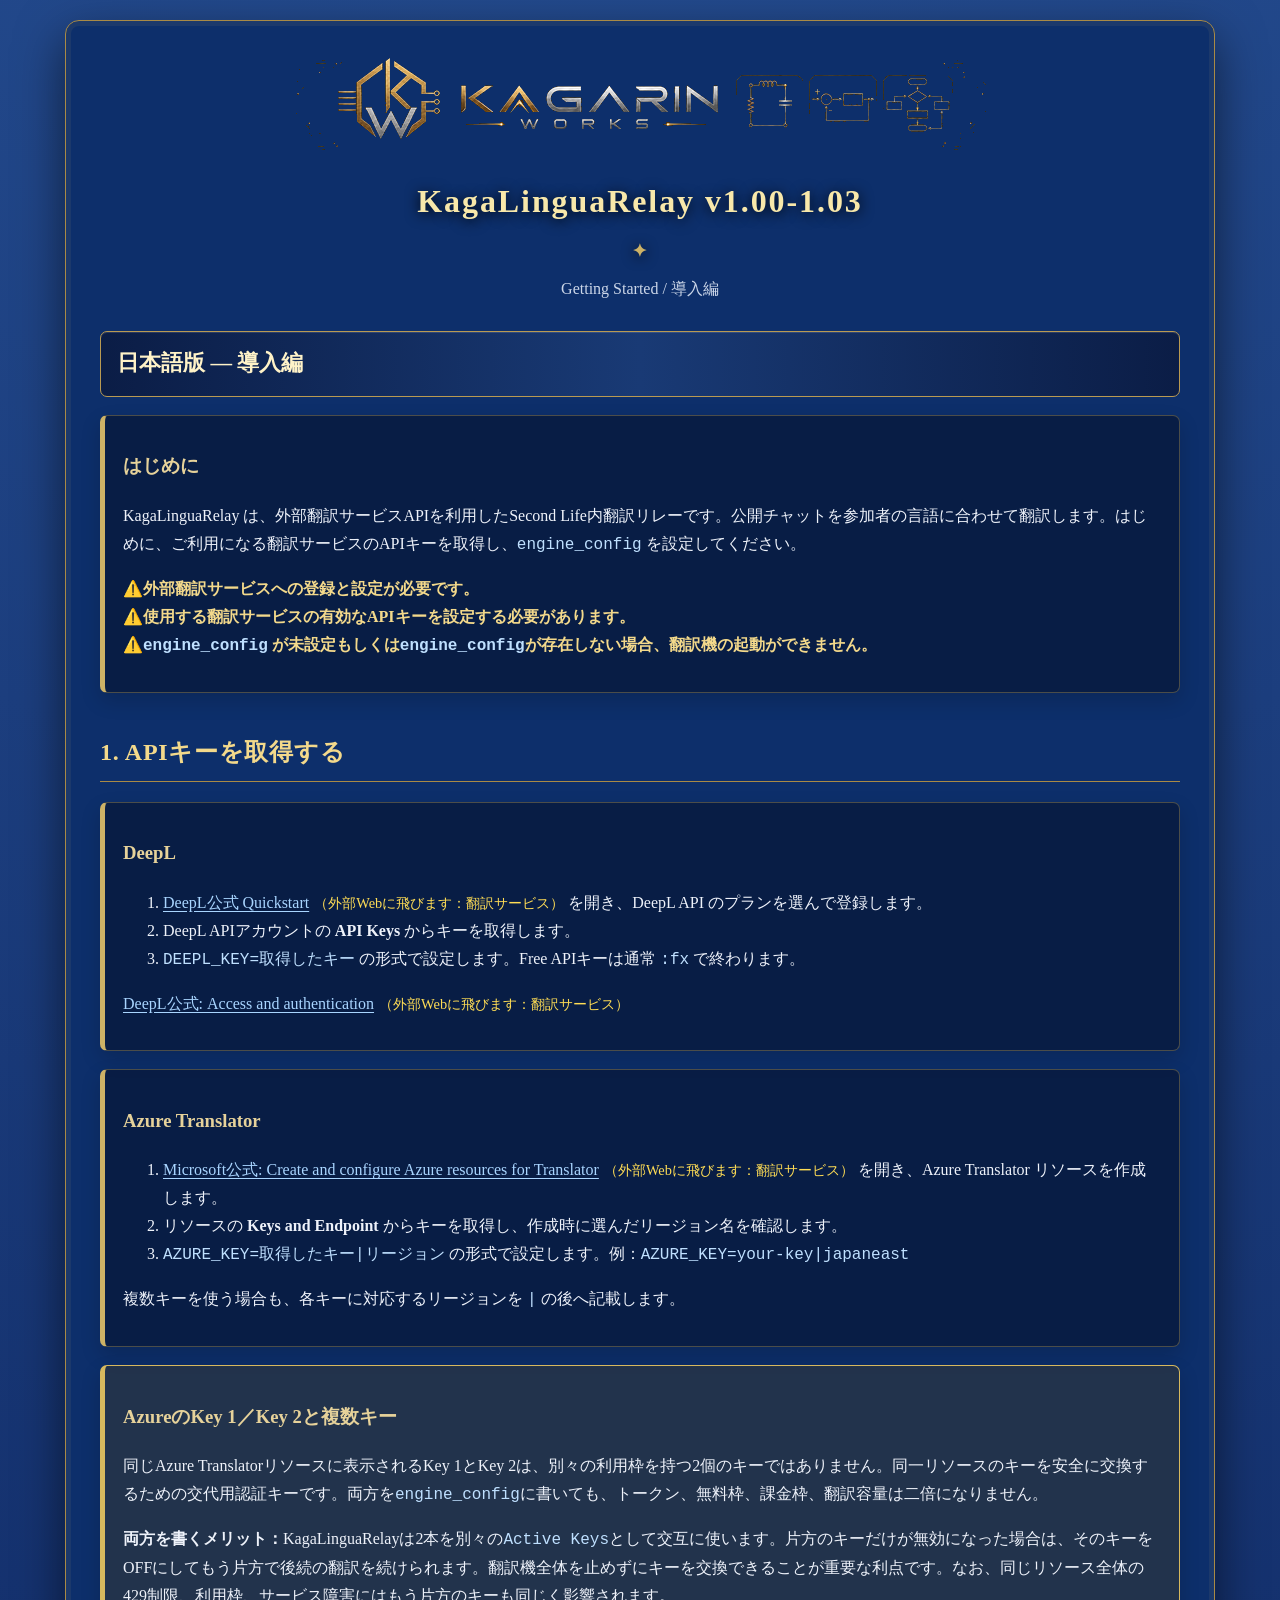
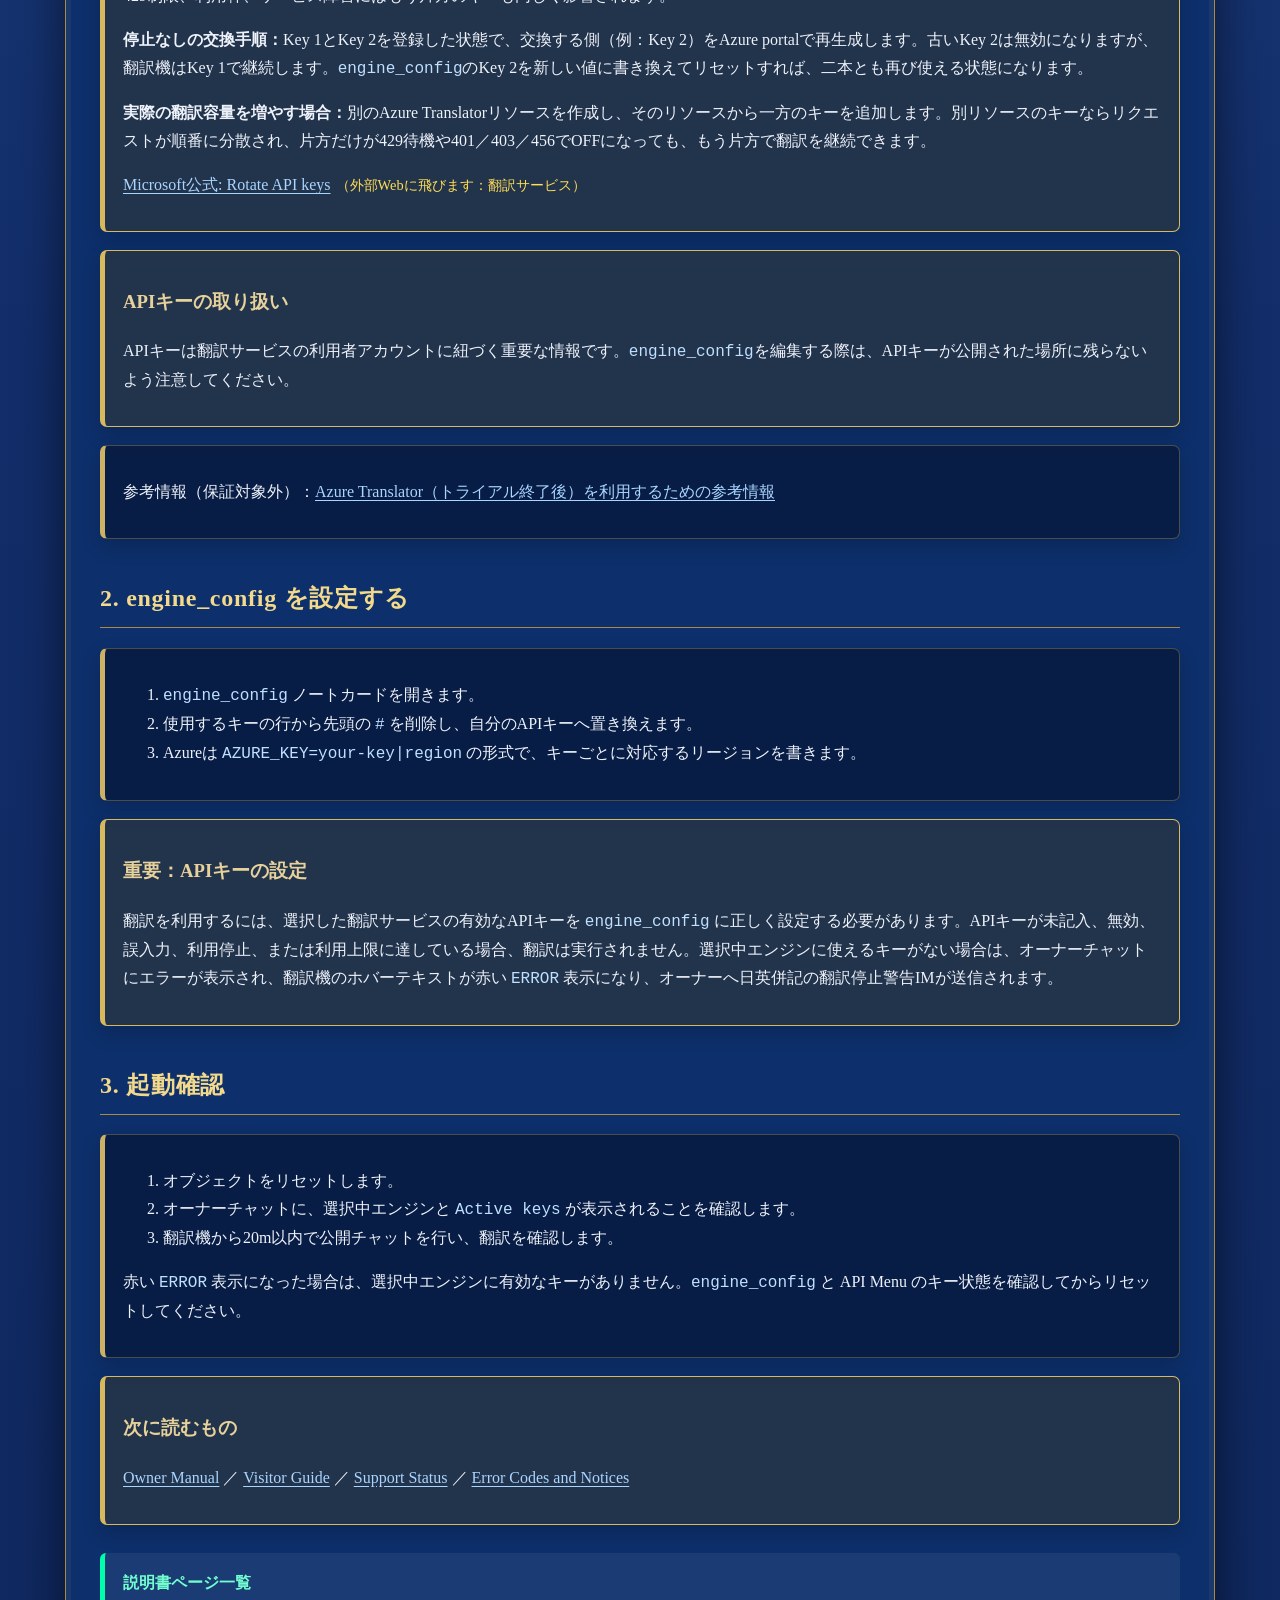
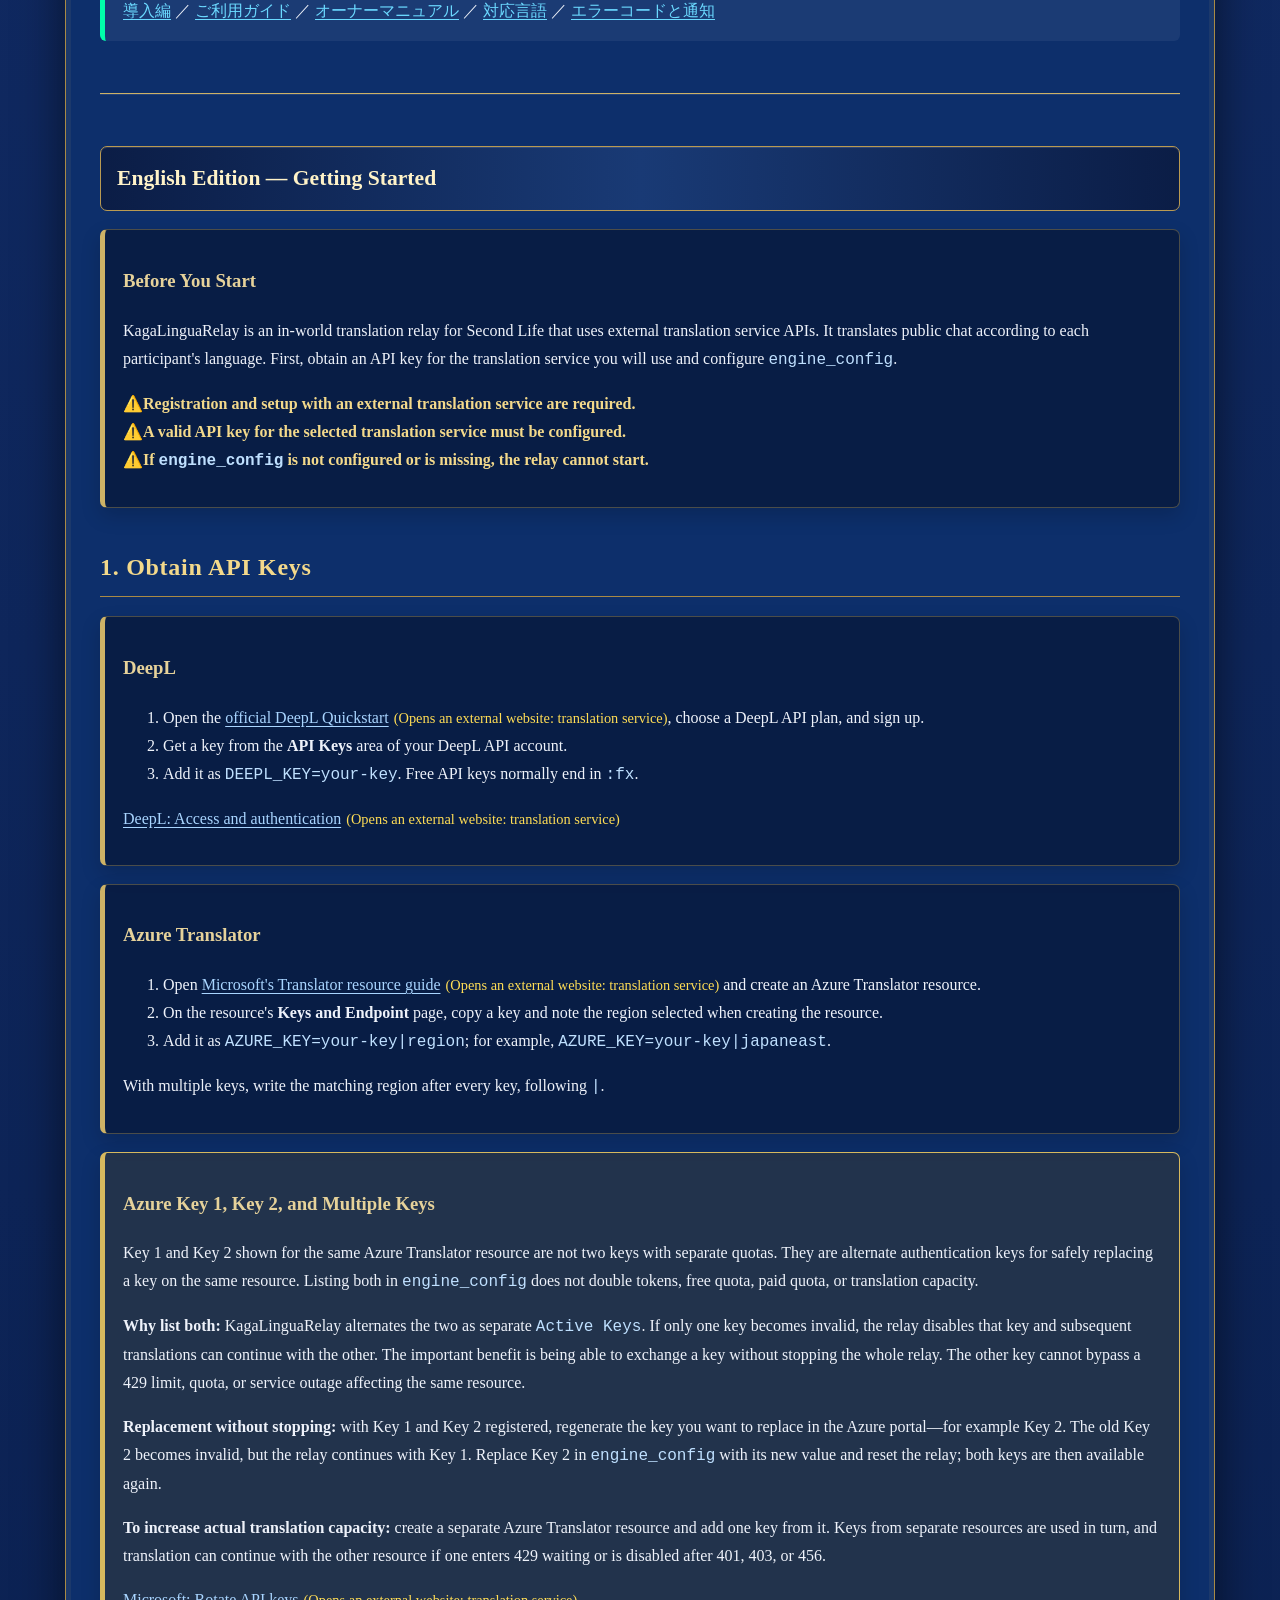
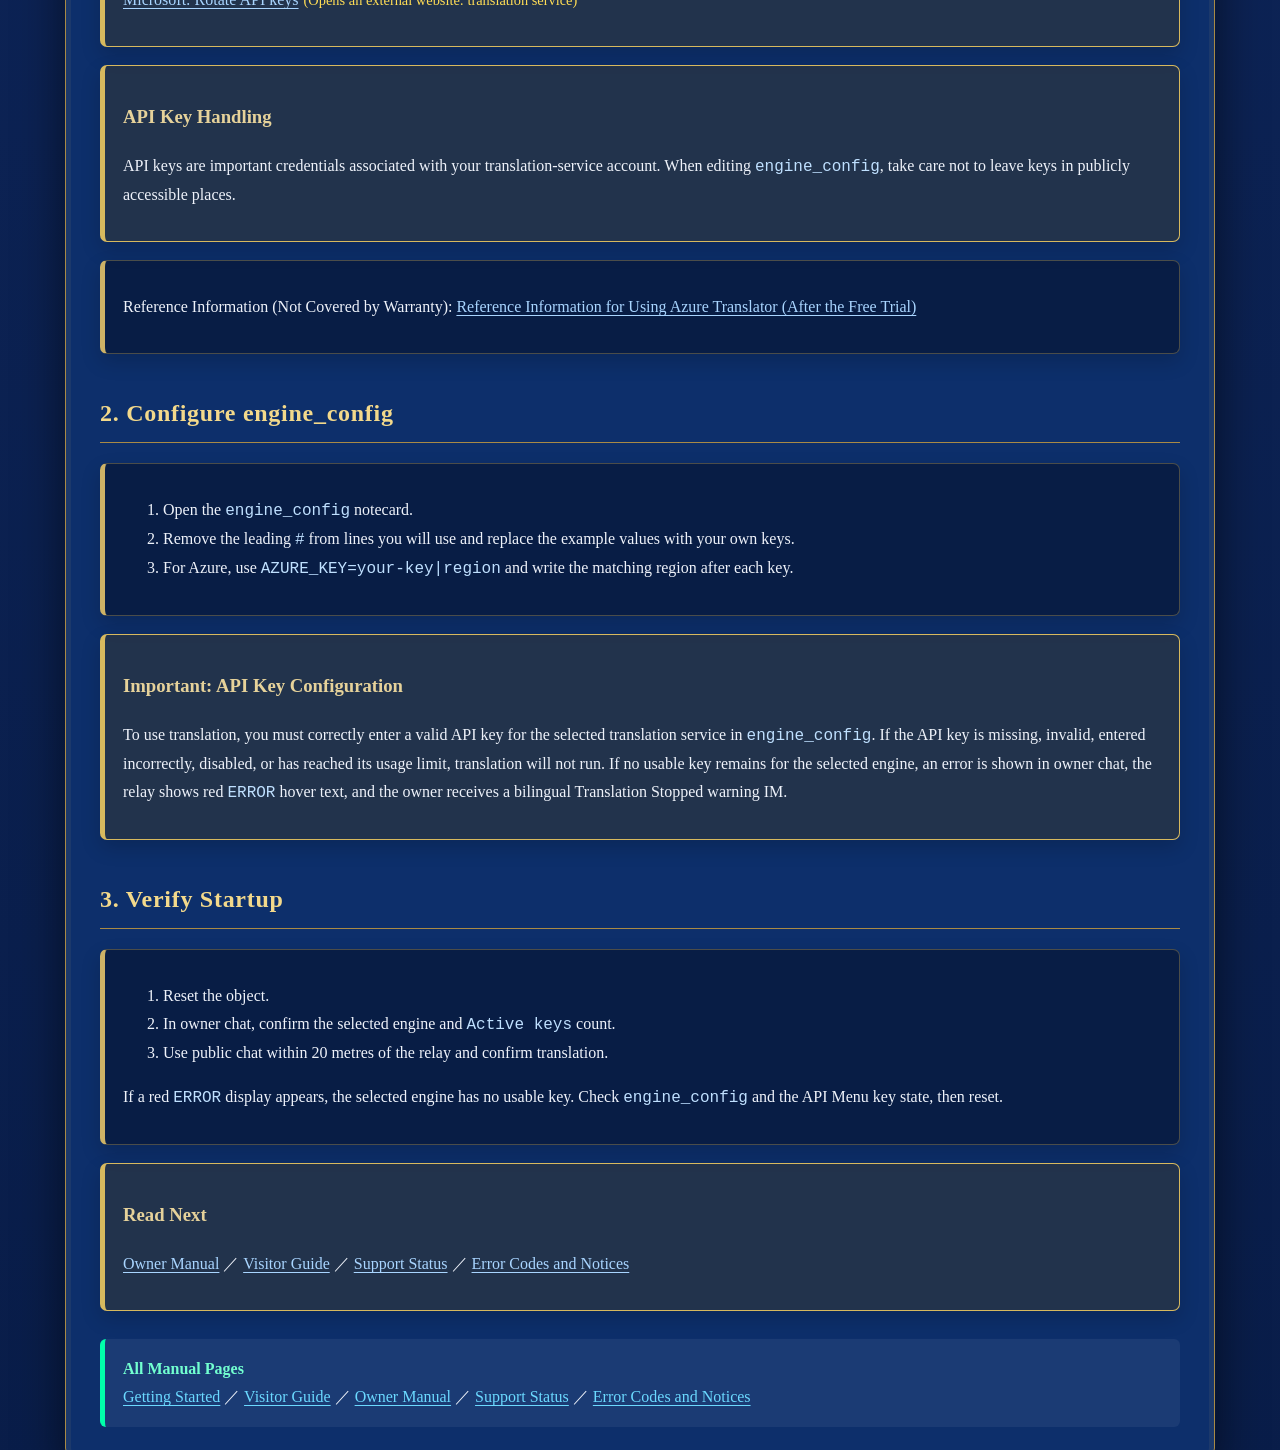
==== commit 3bf90b3a: "Clarify engine_config startup requirement This change strengthens the getting-started warning in bot" ====
--- a/index.html
+++ b/index.html
@@ -7,7 +7,7 @@
 <div style="text-align:center;"><img src="./kagarin_store_banner_dark_700x100.png" alt="Kagarin Works" style="max-width:100%;height:auto;"></div><h1>KagaLinguaRelay v1.00-1.03</h1><p class="version">Getting Started / 導入編</p>
 
 <section lang="ja"><div class="lang-title">日本語版 — 導入編</div>
-<div class="box"><h3>はじめに</h3><p>KagaLinguaRelay は、外部翻訳サービスAPIを利用したSecond Life内翻訳リレーです。公開チャットを参加者の言語に合わせて翻訳します。はじめに、ご利用になる翻訳サービスのAPIキーを取得し、<code>engine_config</code> を設定してください。</p><p>また、<code>engine_config</code> が未設定もしくは<code>engine_config</code>が存在しない場合、翻訳機の起動ができません。</p><p class="hl"><strong>⚠️外部翻訳サービスへの登録と設定が必要です。</strong><br><strong>⚠️使用する翻訳サービスの有効なAPIキーを設定する必要があります。</strong></p></div>
+<div class="box"><h3>はじめに</h3><p>KagaLinguaRelay は、外部翻訳サービスAPIを利用したSecond Life内翻訳リレーです。公開チャットを参加者の言語に合わせて翻訳します。はじめに、ご利用になる翻訳サービスのAPIキーを取得し、<code>engine_config</code> を設定してください。</p><p class="hl"><strong>⚠️外部翻訳サービスへの登録と設定が必要です。</strong><br><strong>⚠️使用する翻訳サービスの有効なAPIキーを設定する必要があります。</strong><br><strong>⚠️<code>engine_config</code> が未設定もしくは<code>engine_config</code>が存在しない場合、翻訳機の起動ができません。</strong></p></div>
 <h2>1. APIキーを取得する</h2>
 <div class="box"><h3>DeepL</h3><ol><li><a href="https://developers.deepl.com/docs/getting-started/quickstart" target="_blank">DeepL公式 Quickstart</a> を開き、DeepL API のプランを選んで登録します。</li><li>DeepL APIアカウントの <b>API Keys</b> からキーを取得します。</li><li><code>DEEPL_KEY=取得したキー</code> の形式で設定します。Free APIキーは通常 <code>:fx</code> で終わります。</li></ol><p><a href="https://developers.deepl.com/docs/getting-started/auth" target="_blank">DeepL公式: Access and authentication</a></p></div>
 <div class="box"><h3>Azure Translator</h3><ol><li><a href="https://learn.microsoft.com/en-us/azure/ai-services/translator/create-translator-resource" target="_blank">Microsoft公式: Create and configure Azure resources for Translator</a> を開き、Azure Translator リソースを作成します。</li><li>リソースの <b>Keys and Endpoint</b> からキーを取得し、作成時に選んだリージョン名を確認します。</li><li><code>AZURE_KEY=取得したキー|リージョン</code> の形式で設定します。例：<code>AZURE_KEY=your-key|japaneast</code></li></ol><p>複数キーを使う場合も、各キーに対応するリージョンを <code>|</code> の後へ記載します。</p></div>
@@ -27,7 +27,7 @@
 </section>
 
 <hr class="lang-break"><section lang="en"><div class="lang-title">English Edition — Getting Started</div>
-<div class="box"><h3>Before You Start</h3><p>KagaLinguaRelay is an in-world translation relay for Second Life that uses external translation service APIs. It translates public chat according to each participant's language. First, obtain an API key for the translation service you will use and configure <code>engine_config</code>.</p><p>If <code>engine_config</code> is not configured or is missing, the relay cannot start.</p><p class="hl"><strong>⚠️Registration and setup with an external translation service are required.</strong><br><strong>⚠️A valid API key for the selected translation service must be configured.</strong></p></div>
+<div class="box"><h3>Before You Start</h3><p>KagaLinguaRelay is an in-world translation relay for Second Life that uses external translation service APIs. It translates public chat according to each participant's language. First, obtain an API key for the translation service you will use and configure <code>engine_config</code>.</p><p class="hl"><strong>⚠️Registration and setup with an external translation service are required.</strong><br><strong>⚠️A valid API key for the selected translation service must be configured.</strong><br><strong>⚠️If <code>engine_config</code> is not configured or is missing, the relay cannot start.</strong></p></div>
 <h2>1. Obtain API Keys</h2>
 <div class="box"><h3>DeepL</h3><ol><li>Open the <a href="https://developers.deepl.com/docs/getting-started/quickstart" target="_blank">official DeepL Quickstart</a>, choose a DeepL API plan, and sign up.</li><li>Get a key from the <b>API Keys</b> area of your DeepL API account.</li><li>Add it as <code>DEEPL_KEY=your-key</code>. Free API keys normally end in <code>:fx</code>.</li></ol><p><a href="https://developers.deepl.com/docs/getting-started/auth" target="_blank">DeepL: Access and authentication</a></p></div>
 <div class="box"><h3>Azure Translator</h3><ol><li>Open <a href="https://learn.microsoft.com/en-us/azure/ai-services/translator/create-translator-resource" target="_blank">Microsoft's Translator resource guide</a> and create an Azure Translator resource.</li><li>On the resource's <b>Keys and Endpoint</b> page, copy a key and note the region selected when creating the resource.</li><li>Add it as <code>AZURE_KEY=your-key|region</code>; for example, <code>AZURE_KEY=your-key|japaneast</code>.</li></ol><p>With multiple keys, write the matching region after every key, following <code>|</code>.</p></div>
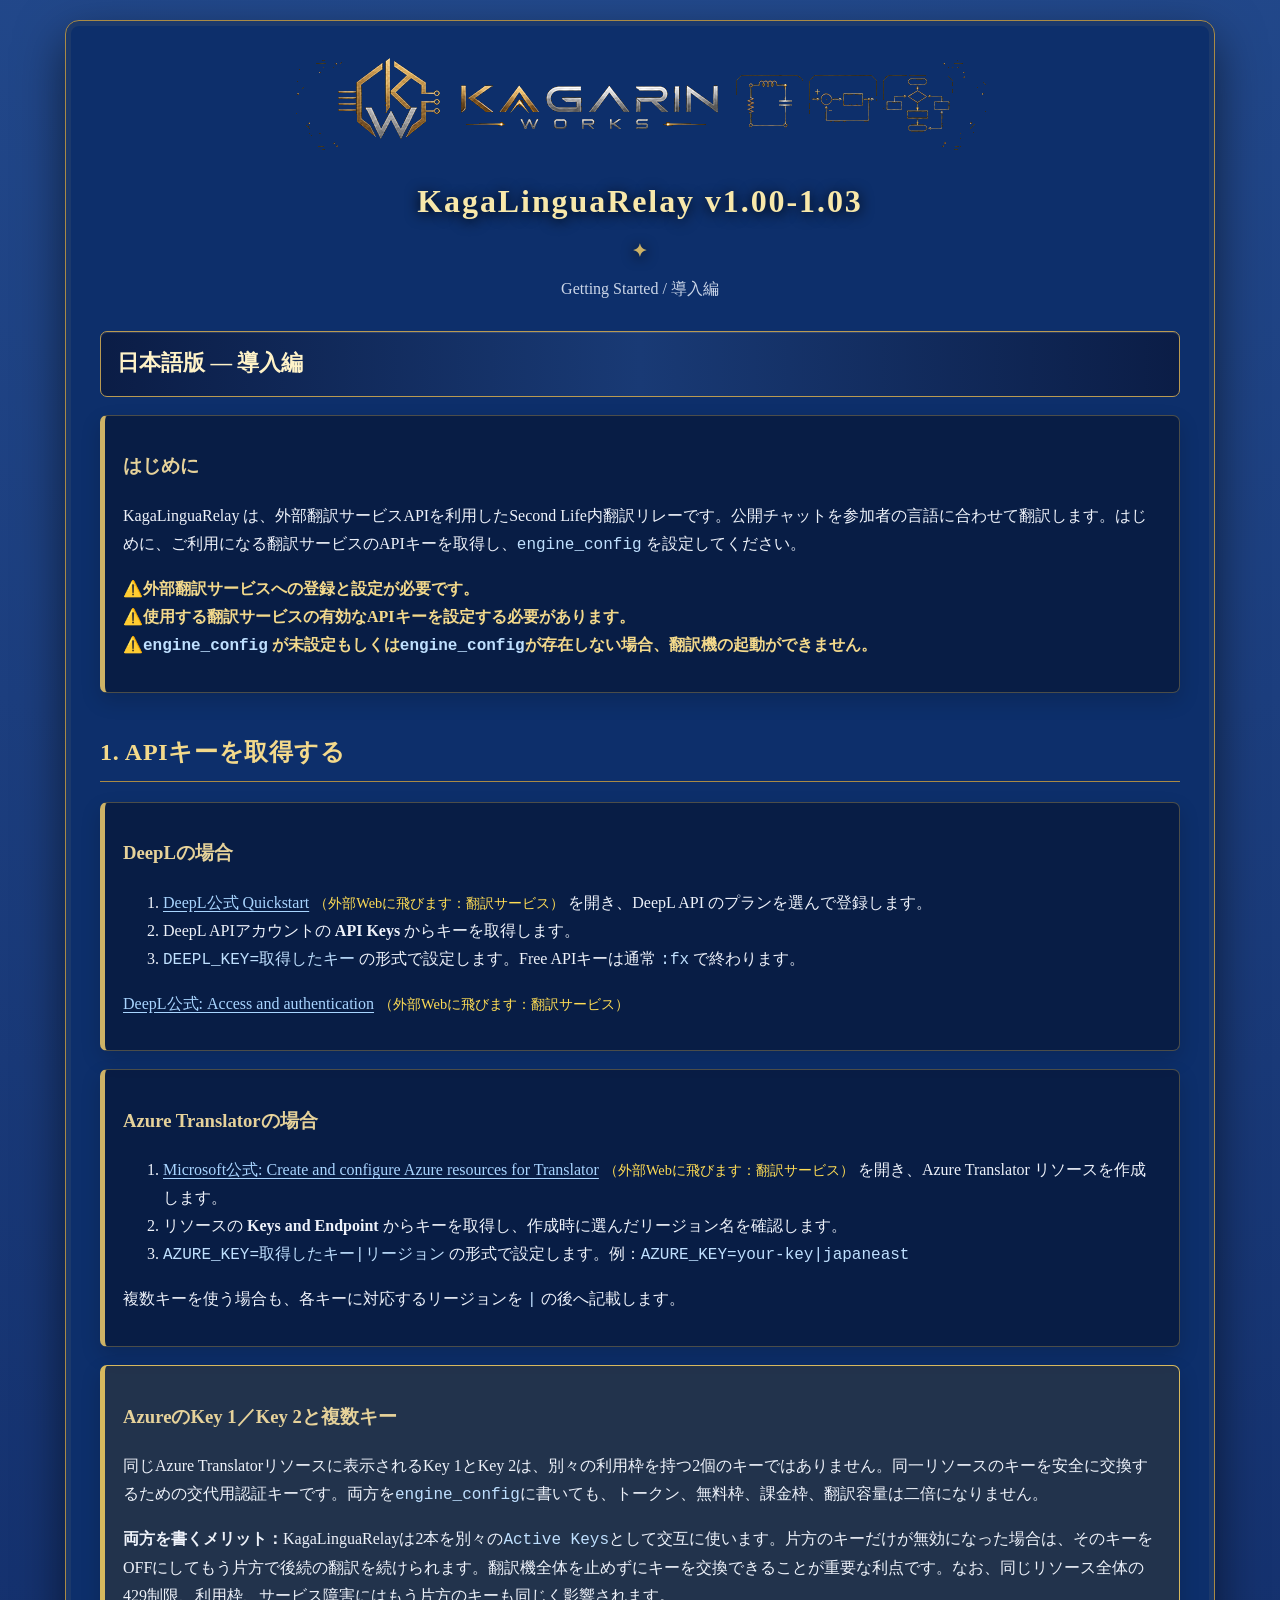
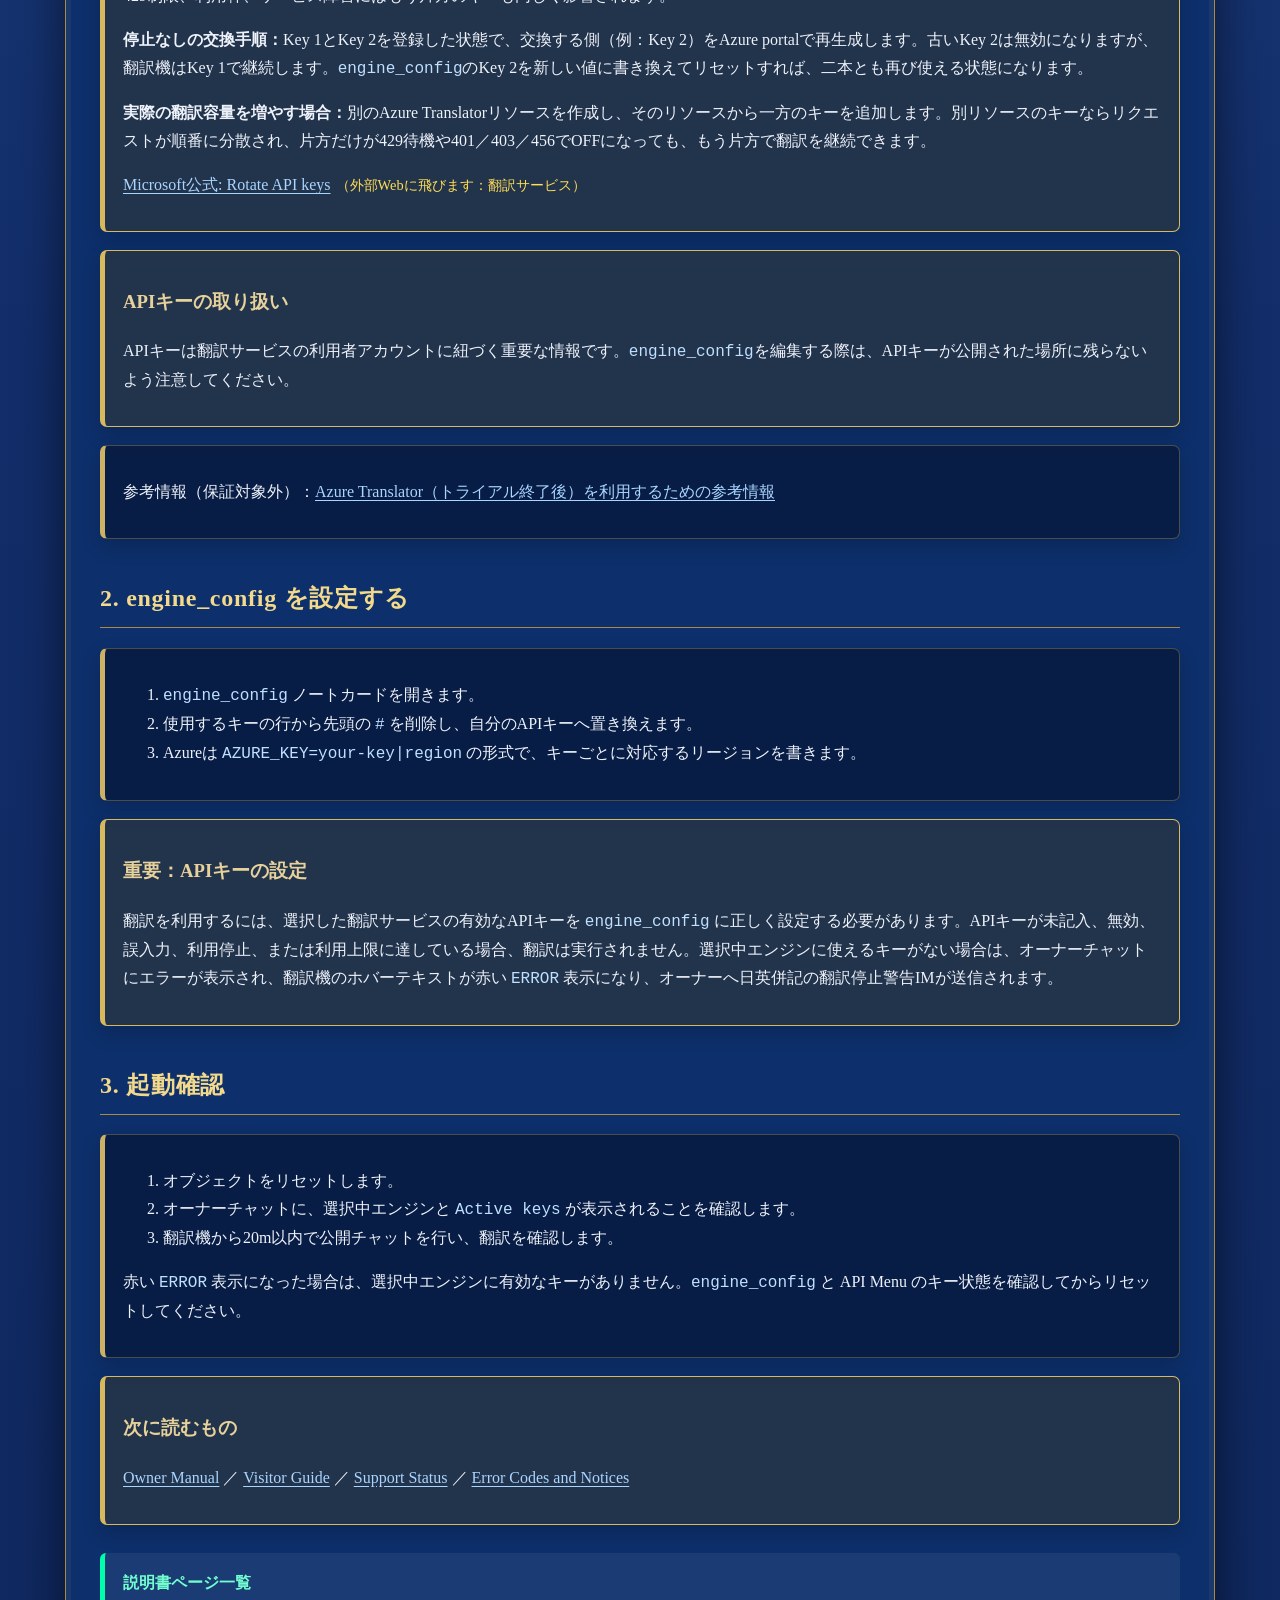
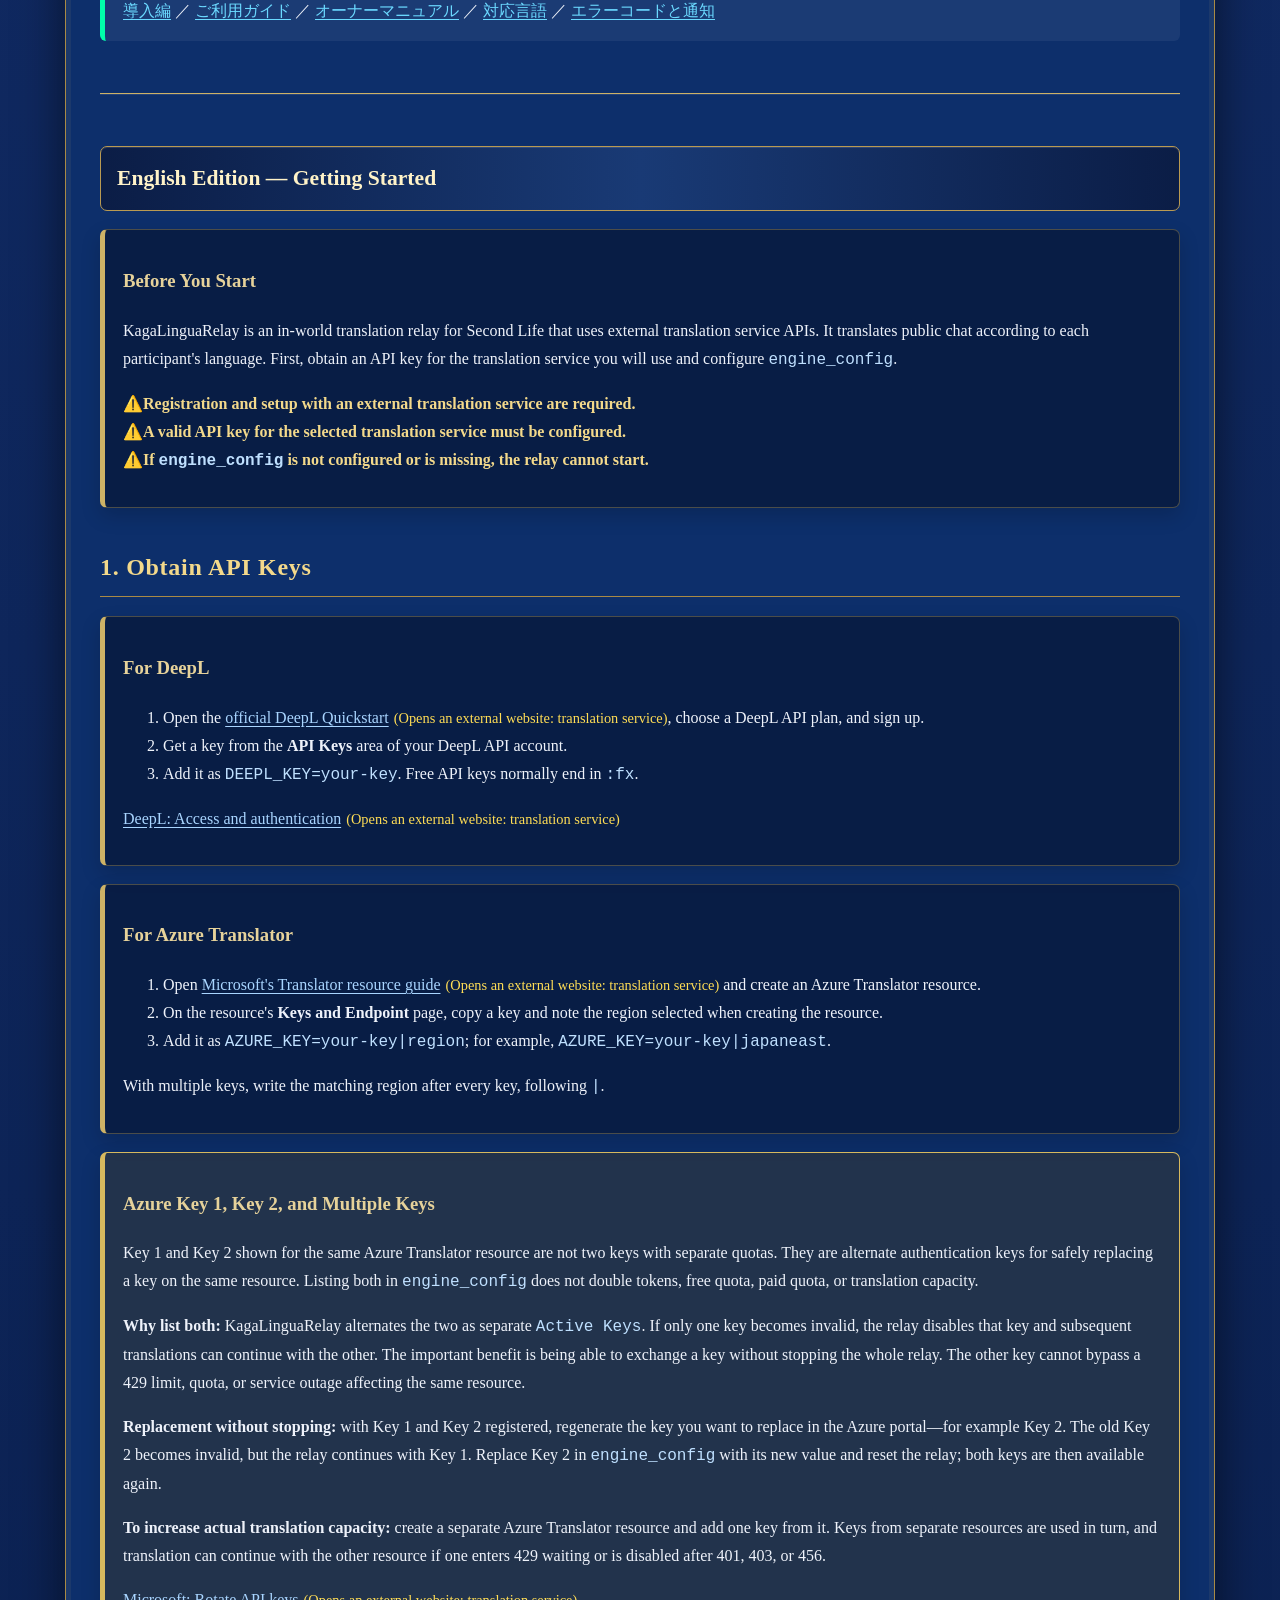
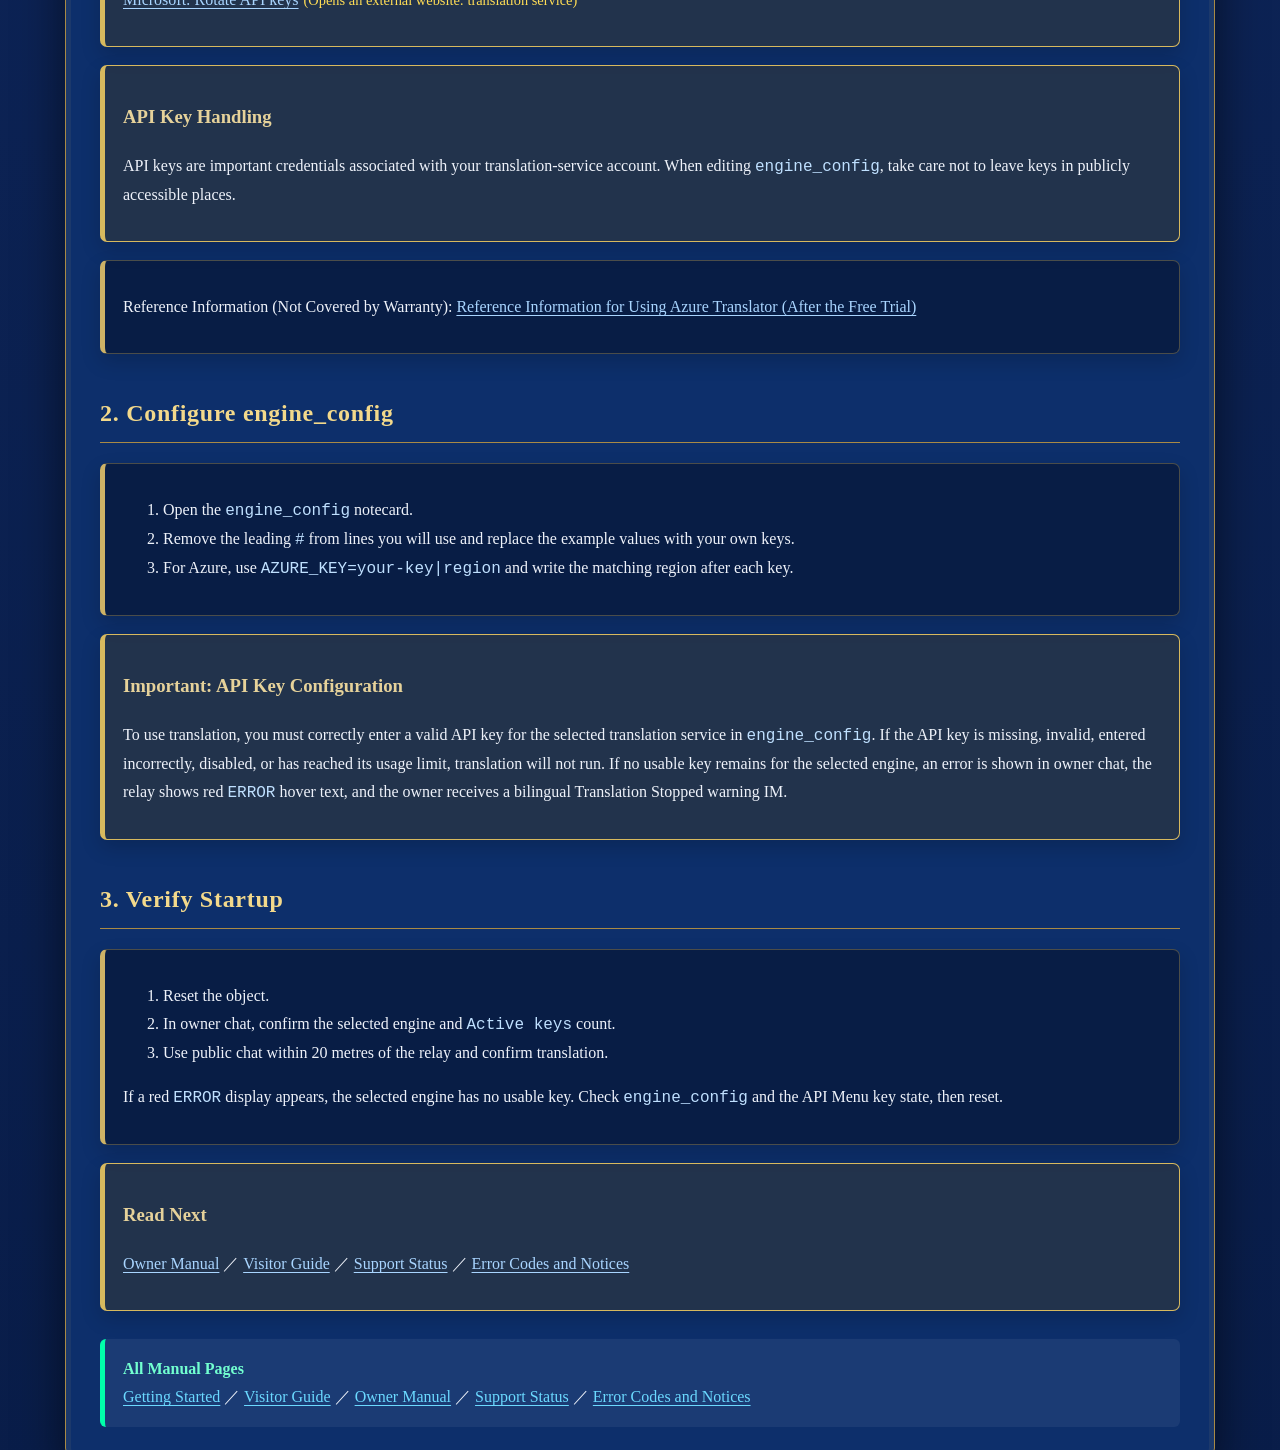
==== commit c9103723: "Clarify provider headings in manual Updated the API key setup section in both Japanese and English v" ====
--- a/index.html
+++ b/index.html
@@ -9,8 +9,8 @@
 <section lang="ja"><div class="lang-title">日本語版 — 導入編</div>
 <div class="box"><h3>はじめに</h3><p>KagaLinguaRelay は、外部翻訳サービスAPIを利用したSecond Life内翻訳リレーです。公開チャットを参加者の言語に合わせて翻訳します。はじめに、ご利用になる翻訳サービスのAPIキーを取得し、<code>engine_config</code> を設定してください。</p><p class="hl"><strong>⚠️外部翻訳サービスへの登録と設定が必要です。</strong><br><strong>⚠️使用する翻訳サービスの有効なAPIキーを設定する必要があります。</strong><br><strong>⚠️<code>engine_config</code> が未設定もしくは<code>engine_config</code>が存在しない場合、翻訳機の起動ができません。</strong></p></div>
 <h2>1. APIキーを取得する</h2>
-<div class="box"><h3>DeepL</h3><ol><li><a href="https://developers.deepl.com/docs/getting-started/quickstart" target="_blank">DeepL公式 Quickstart</a> を開き、DeepL API のプランを選んで登録します。</li><li>DeepL APIアカウントの <b>API Keys</b> からキーを取得します。</li><li><code>DEEPL_KEY=取得したキー</code> の形式で設定します。Free APIキーは通常 <code>:fx</code> で終わります。</li></ol><p><a href="https://developers.deepl.com/docs/getting-started/auth" target="_blank">DeepL公式: Access and authentication</a></p></div>
-<div class="box"><h3>Azure Translator</h3><ol><li><a href="https://learn.microsoft.com/en-us/azure/ai-services/translator/create-translator-resource" target="_blank">Microsoft公式: Create and configure Azure resources for Translator</a> を開き、Azure Translator リソースを作成します。</li><li>リソースの <b>Keys and Endpoint</b> からキーを取得し、作成時に選んだリージョン名を確認します。</li><li><code>AZURE_KEY=取得したキー|リージョン</code> の形式で設定します。例：<code>AZURE_KEY=your-key|japaneast</code></li></ol><p>複数キーを使う場合も、各キーに対応するリージョンを <code>|</code> の後へ記載します。</p></div>
+<div class="box"><h3>DeepLの場合</h3><ol><li><a href="https://developers.deepl.com/docs/getting-started/quickstart" target="_blank">DeepL公式 Quickstart</a> を開き、DeepL API のプランを選んで登録します。</li><li>DeepL APIアカウントの <b>API Keys</b> からキーを取得します。</li><li><code>DEEPL_KEY=取得したキー</code> の形式で設定します。Free APIキーは通常 <code>:fx</code> で終わります。</li></ol><p><a href="https://developers.deepl.com/docs/getting-started/auth" target="_blank">DeepL公式: Access and authentication</a></p></div>
+<div class="box"><h3>Azure Translatorの場合</h3><ol><li><a href="https://learn.microsoft.com/en-us/azure/ai-services/translator/create-translator-resource" target="_blank">Microsoft公式: Create and configure Azure resources for Translator</a> を開き、Azure Translator リソースを作成します。</li><li>リソースの <b>Keys and Endpoint</b> からキーを取得し、作成時に選んだリージョン名を確認します。</li><li><code>AZURE_KEY=取得したキー|リージョン</code> の形式で設定します。例：<code>AZURE_KEY=your-key|japaneast</code></li></ol><p>複数キーを使う場合も、各キーに対応するリージョンを <code>|</code> の後へ記載します。</p></div>
 <div class="box warn"><h3>AzureのKey 1／Key 2と複数キー</h3><p>同じAzure Translatorリソースに表示されるKey 1とKey 2は、別々の利用枠を持つ2個のキーではありません。同一リソースのキーを安全に交換するための交代用認証キーです。両方を<code>engine_config</code>に書いても、トークン、無料枠、課金枠、翻訳容量は二倍になりません。</p><p><b>両方を書くメリット：</b>KagaLinguaRelayは2本を別々の<code>Active Keys</code>として交互に使います。片方のキーだけが無効になった場合は、そのキーをOFFにしてもう片方で後続の翻訳を続けられます。翻訳機全体を止めずにキーを交換できることが重要な利点です。なお、同じリソース全体の429制限、利用枠、サービス障害にはもう片方のキーも同じく影響されます。</p><p><b>停止なしの交換手順：</b>Key 1とKey 2を登録した状態で、交換する側（例：Key 2）をAzure portalで再生成します。古いKey 2は無効になりますが、翻訳機はKey 1で継続します。<code>engine_config</code>のKey 2を新しい値に書き換えてリセットすれば、二本とも再び使える状態になります。</p><p><b>実際の翻訳容量を増やす場合：</b>別のAzure Translatorリソースを作成し、そのリソースから一方のキーを追加します。別リソースのキーならリクエストが順番に分散され、片方だけが429待機や401／403／456でOFFになっても、もう片方で翻訳を継続できます。</p><p><a href="https://learn.microsoft.com/en-us/azure/ai-services/rotate-keys" target="_blank">Microsoft公式: Rotate API keys</a></p></div>
 <div class="box warn"><h3>APIキーの取り扱い</h3><p>APIキーは翻訳サービスの利用者アカウントに紐づく重要な情報です。<code>engine_config</code>を編集する際は、APIキーが公開された場所に残らないよう注意してください。</p></div><div class="box"><p>参考情報（保証対象外）：<a href="./kagalinguarelay-azure-translator-f0-reference.html#ja" target="_blank" rel="noopener noreferrer">Azure Translator（トライアル終了後）を利用するための参考情報</a></p></div><h2>2. engine_config を設定する</h2><div class="box"><ol><li><code>engine_config</code> ノートカードを開きます。</li><li>使用するキーの行から先頭の <code>#</code> を削除し、自分のAPIキーへ置き換えます。</li><li>Azureは <code>AZURE_KEY=your-key|region</code> の形式で、キーごとに対応するリージョンを書きます。</li></ol></div><div class="box warn"><h3>重要：APIキーの設定</h3><p>翻訳を利用するには、選択した翻訳サービスの有効なAPIキーを <code>engine_config</code> に正しく設定する必要があります。APIキーが未記入、無効、誤入力、利用停止、または利用上限に達している場合、翻訳は実行されません。選択中エンジンに使えるキーがない場合は、オーナーチャットにエラーが表示され、翻訳機のホバーテキストが赤い <code>ERROR</code> 表示になり、オーナーへ日英併記の翻訳停止警告IMが送信されます。</p></div>
 <div hidden><h2>3. スクリプトを入れる場所</h2><div class="box"><div class="tree">親プリム 0
@@ -29,8 +29,8 @@
 <hr class="lang-break"><section lang="en"><div class="lang-title">English Edition — Getting Started</div>
 <div class="box"><h3>Before You Start</h3><p>KagaLinguaRelay is an in-world translation relay for Second Life that uses external translation service APIs. It translates public chat according to each participant's language. First, obtain an API key for the translation service you will use and configure <code>engine_config</code>.</p><p class="hl"><strong>⚠️Registration and setup with an external translation service are required.</strong><br><strong>⚠️A valid API key for the selected translation service must be configured.</strong><br><strong>⚠️If <code>engine_config</code> is not configured or is missing, the relay cannot start.</strong></p></div>
 <h2>1. Obtain API Keys</h2>
-<div class="box"><h3>DeepL</h3><ol><li>Open the <a href="https://developers.deepl.com/docs/getting-started/quickstart" target="_blank">official DeepL Quickstart</a>, choose a DeepL API plan, and sign up.</li><li>Get a key from the <b>API Keys</b> area of your DeepL API account.</li><li>Add it as <code>DEEPL_KEY=your-key</code>. Free API keys normally end in <code>:fx</code>.</li></ol><p><a href="https://developers.deepl.com/docs/getting-started/auth" target="_blank">DeepL: Access and authentication</a></p></div>
-<div class="box"><h3>Azure Translator</h3><ol><li>Open <a href="https://learn.microsoft.com/en-us/azure/ai-services/translator/create-translator-resource" target="_blank">Microsoft's Translator resource guide</a> and create an Azure Translator resource.</li><li>On the resource's <b>Keys and Endpoint</b> page, copy a key and note the region selected when creating the resource.</li><li>Add it as <code>AZURE_KEY=your-key|region</code>; for example, <code>AZURE_KEY=your-key|japaneast</code>.</li></ol><p>With multiple keys, write the matching region after every key, following <code>|</code>.</p></div>
+<div class="box"><h3>For DeepL</h3><ol><li>Open the <a href="https://developers.deepl.com/docs/getting-started/quickstart" target="_blank">official DeepL Quickstart</a>, choose a DeepL API plan, and sign up.</li><li>Get a key from the <b>API Keys</b> area of your DeepL API account.</li><li>Add it as <code>DEEPL_KEY=your-key</code>. Free API keys normally end in <code>:fx</code>.</li></ol><p><a href="https://developers.deepl.com/docs/getting-started/auth" target="_blank">DeepL: Access and authentication</a></p></div>
+<div class="box"><h3>For Azure Translator</h3><ol><li>Open <a href="https://learn.microsoft.com/en-us/azure/ai-services/translator/create-translator-resource" target="_blank">Microsoft's Translator resource guide</a> and create an Azure Translator resource.</li><li>On the resource's <b>Keys and Endpoint</b> page, copy a key and note the region selected when creating the resource.</li><li>Add it as <code>AZURE_KEY=your-key|region</code>; for example, <code>AZURE_KEY=your-key|japaneast</code>.</li></ol><p>With multiple keys, write the matching region after every key, following <code>|</code>.</p></div>
 <div class="box warn"><h3>Azure Key 1, Key 2, and Multiple Keys</h3><p>Key 1 and Key 2 shown for the same Azure Translator resource are not two keys with separate quotas. They are alternate authentication keys for safely replacing a key on the same resource. Listing both in <code>engine_config</code> does not double tokens, free quota, paid quota, or translation capacity.</p><p><b>Why list both:</b> KagaLinguaRelay alternates the two as separate <code>Active Keys</code>. If only one key becomes invalid, the relay disables that key and subsequent translations can continue with the other. The important benefit is being able to exchange a key without stopping the whole relay. The other key cannot bypass a 429 limit, quota, or service outage affecting the same resource.</p><p><b>Replacement without stopping:</b> with Key 1 and Key 2 registered, regenerate the key you want to replace in the Azure portal—for example Key 2. The old Key 2 becomes invalid, but the relay continues with Key 1. Replace Key 2 in <code>engine_config</code> with its new value and reset the relay; both keys are then available again.</p><p><b>To increase actual translation capacity:</b> create a separate Azure Translator resource and add one key from it. Keys from separate resources are used in turn, and translation can continue with the other resource if one enters 429 waiting or is disabled after 401, 403, or 456.</p><p><a href="https://learn.microsoft.com/en-us/azure/ai-services/rotate-keys" target="_blank">Microsoft: Rotate API keys</a></p></div>
 <div class="box warn"><h3>API Key Handling</h3><p>API keys are important credentials associated with your translation-service account. When editing <code>engine_config</code>, take care not to leave keys in publicly accessible places.</p></div>
 <div class="box"><p>Reference Information (Not Covered by Warranty): <a href="./kagalinguarelay-azure-translator-f0-reference.html#en" target="_blank" rel="noopener noreferrer">Reference Information for Using Azure Translator (After the Free Trial)</a></p></div><h2>2. Configure engine_config</h2><div class="box"><ol><li>Open the <code>engine_config</code> notecard.</li><li>Remove the leading <code>#</code> from lines you will use and replace the example values with your own keys.</li><li>For Azure, use <code>AZURE_KEY=your-key|region</code> and write the matching region after each key.</li></ol></div><div class="box warn"><h3>Important: API Key Configuration</h3><p>To use translation, you must correctly enter a valid API key for the selected translation service in <code>engine_config</code>. If the API key is missing, invalid, entered incorrectly, disabled, or has reached its usage limit, translation will not run. If no usable key remains for the selected engine, an error is shown in owner chat, the relay shows red <code>ERROR</code> hover text, and the owner receives a bilingual Translation Stopped warning IM.</p></div>
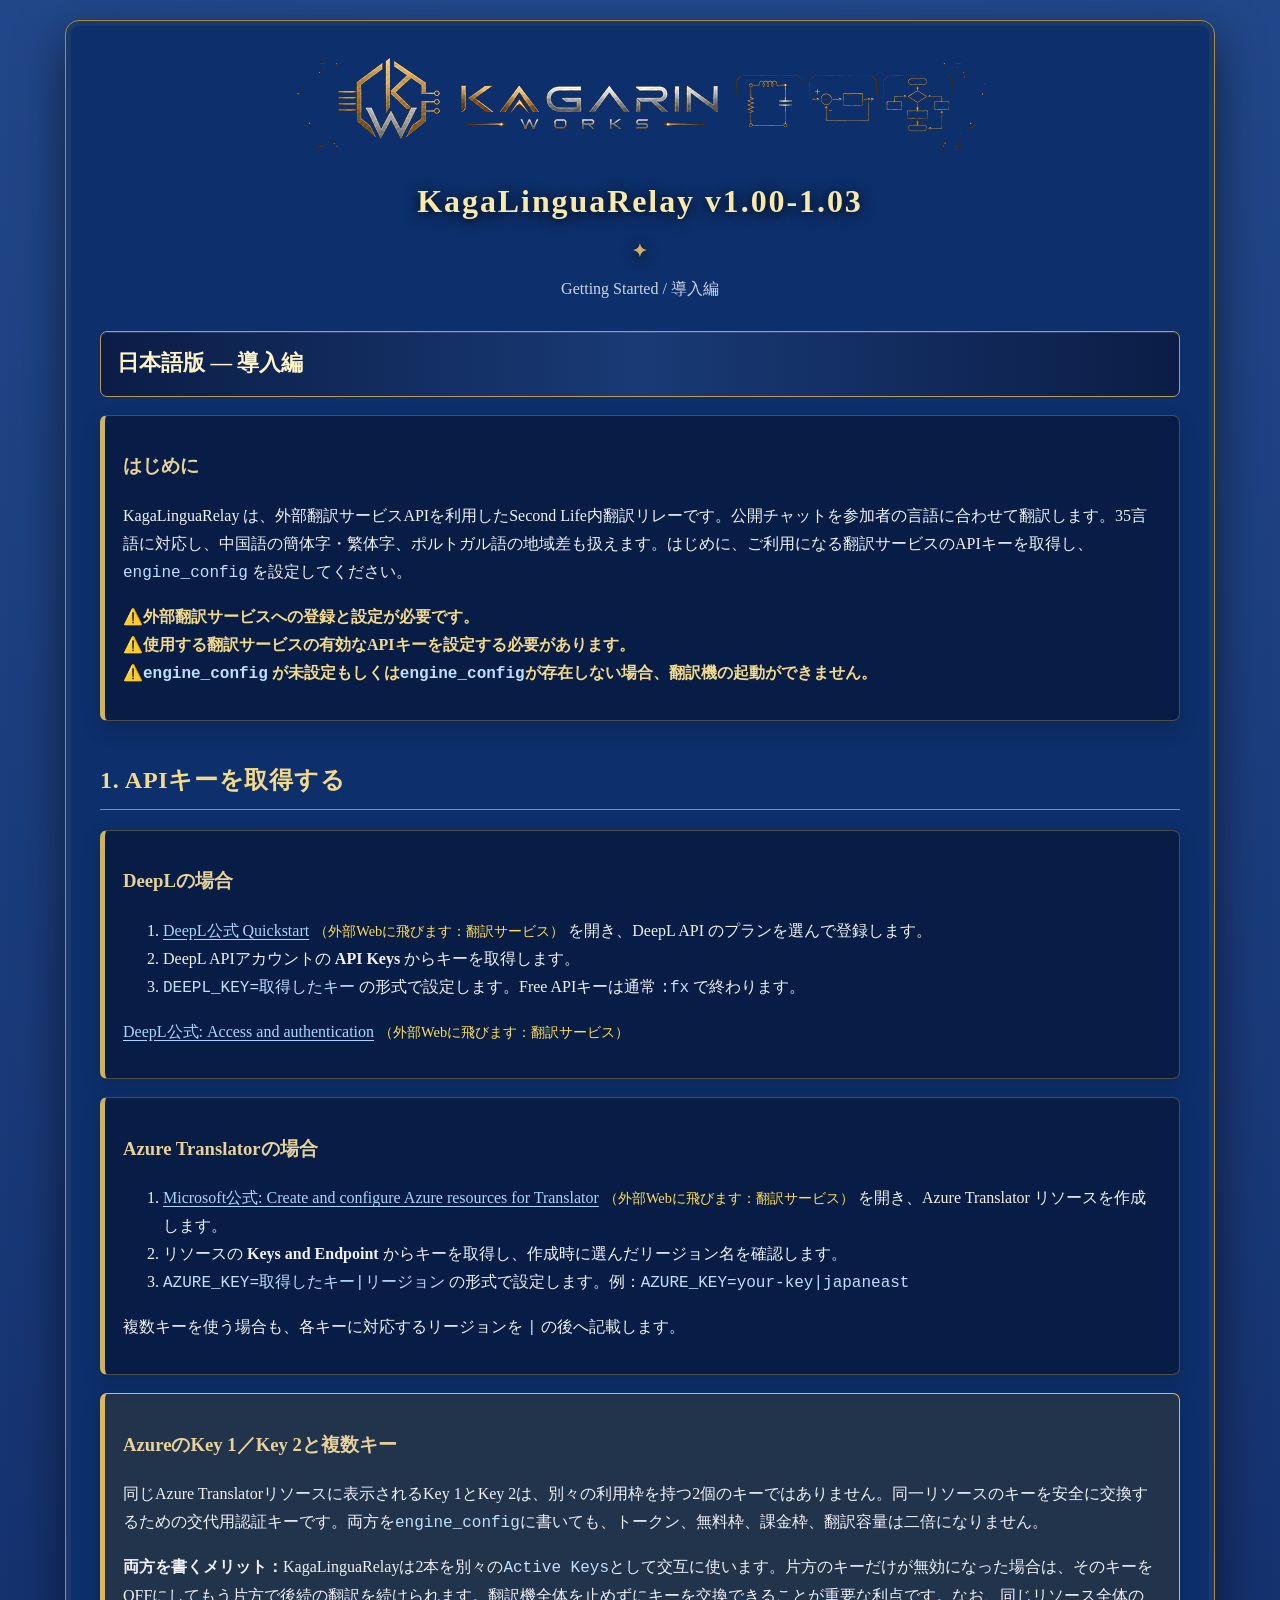
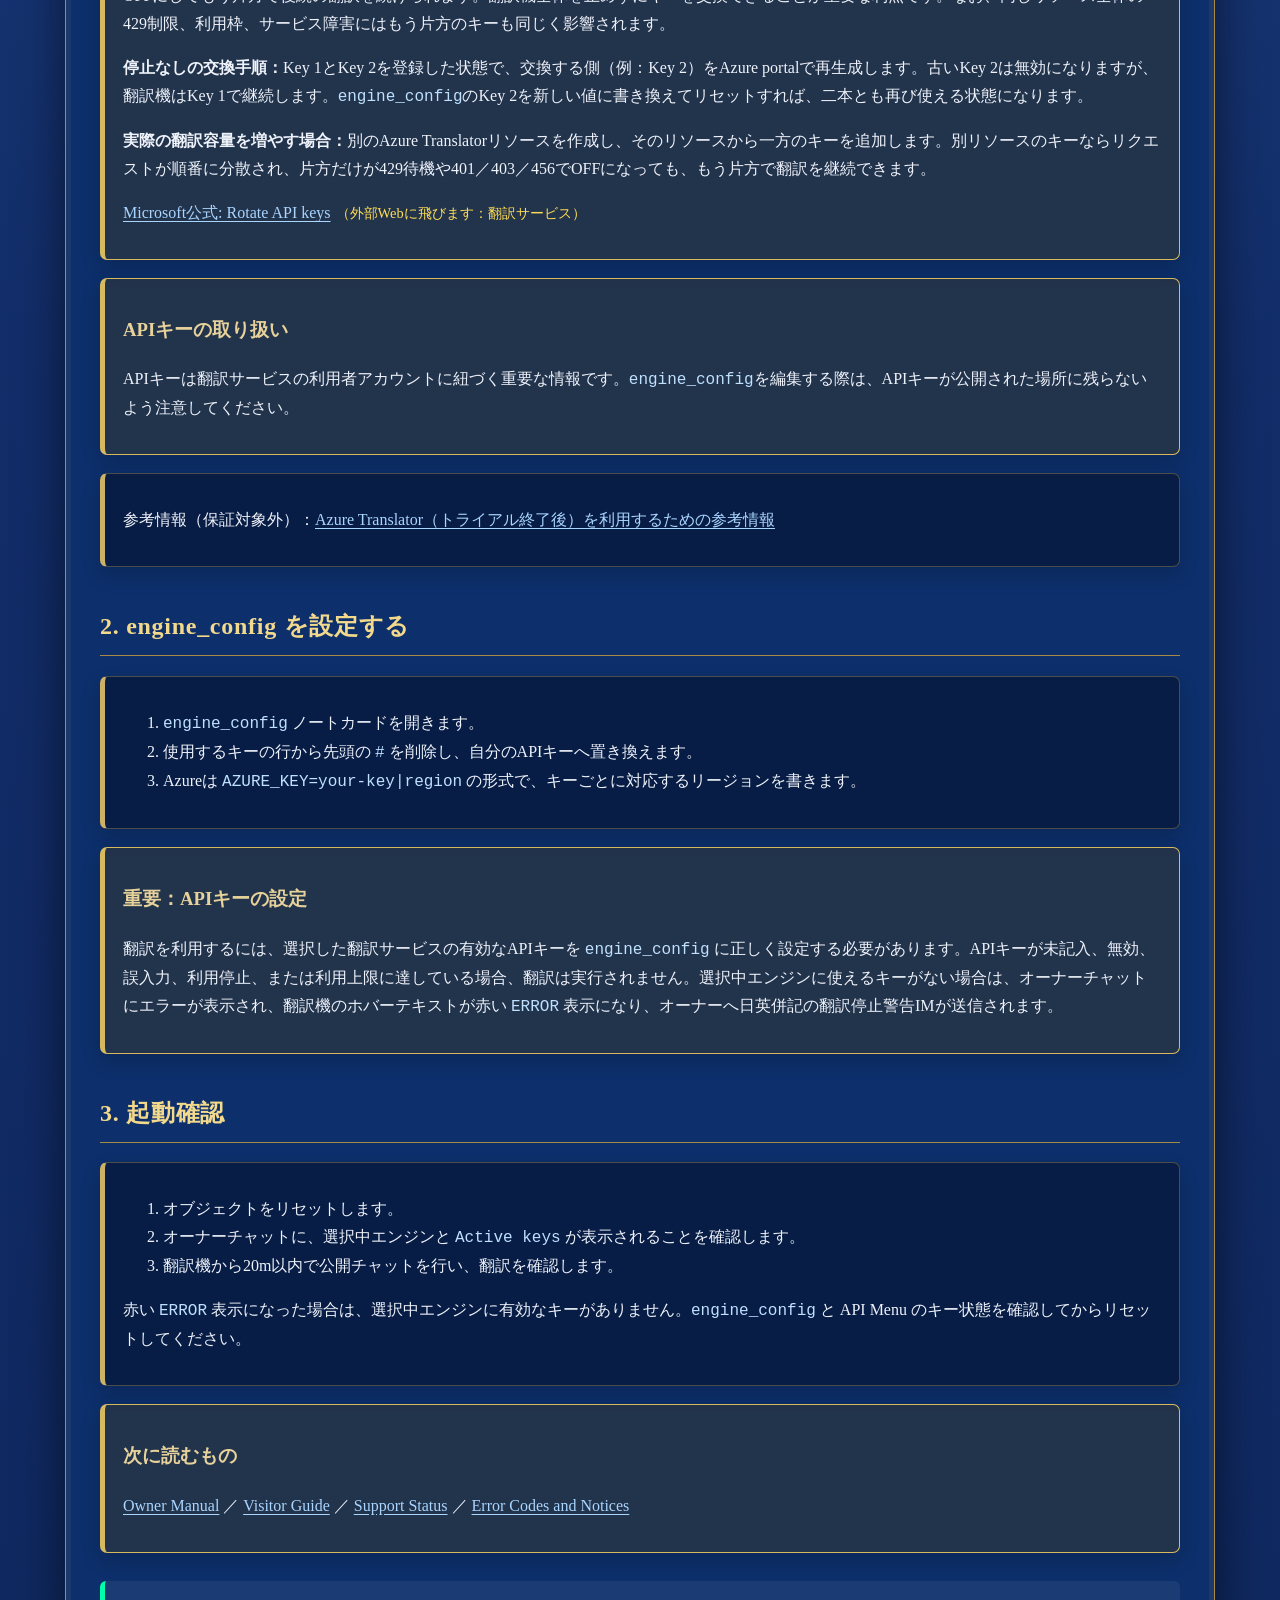
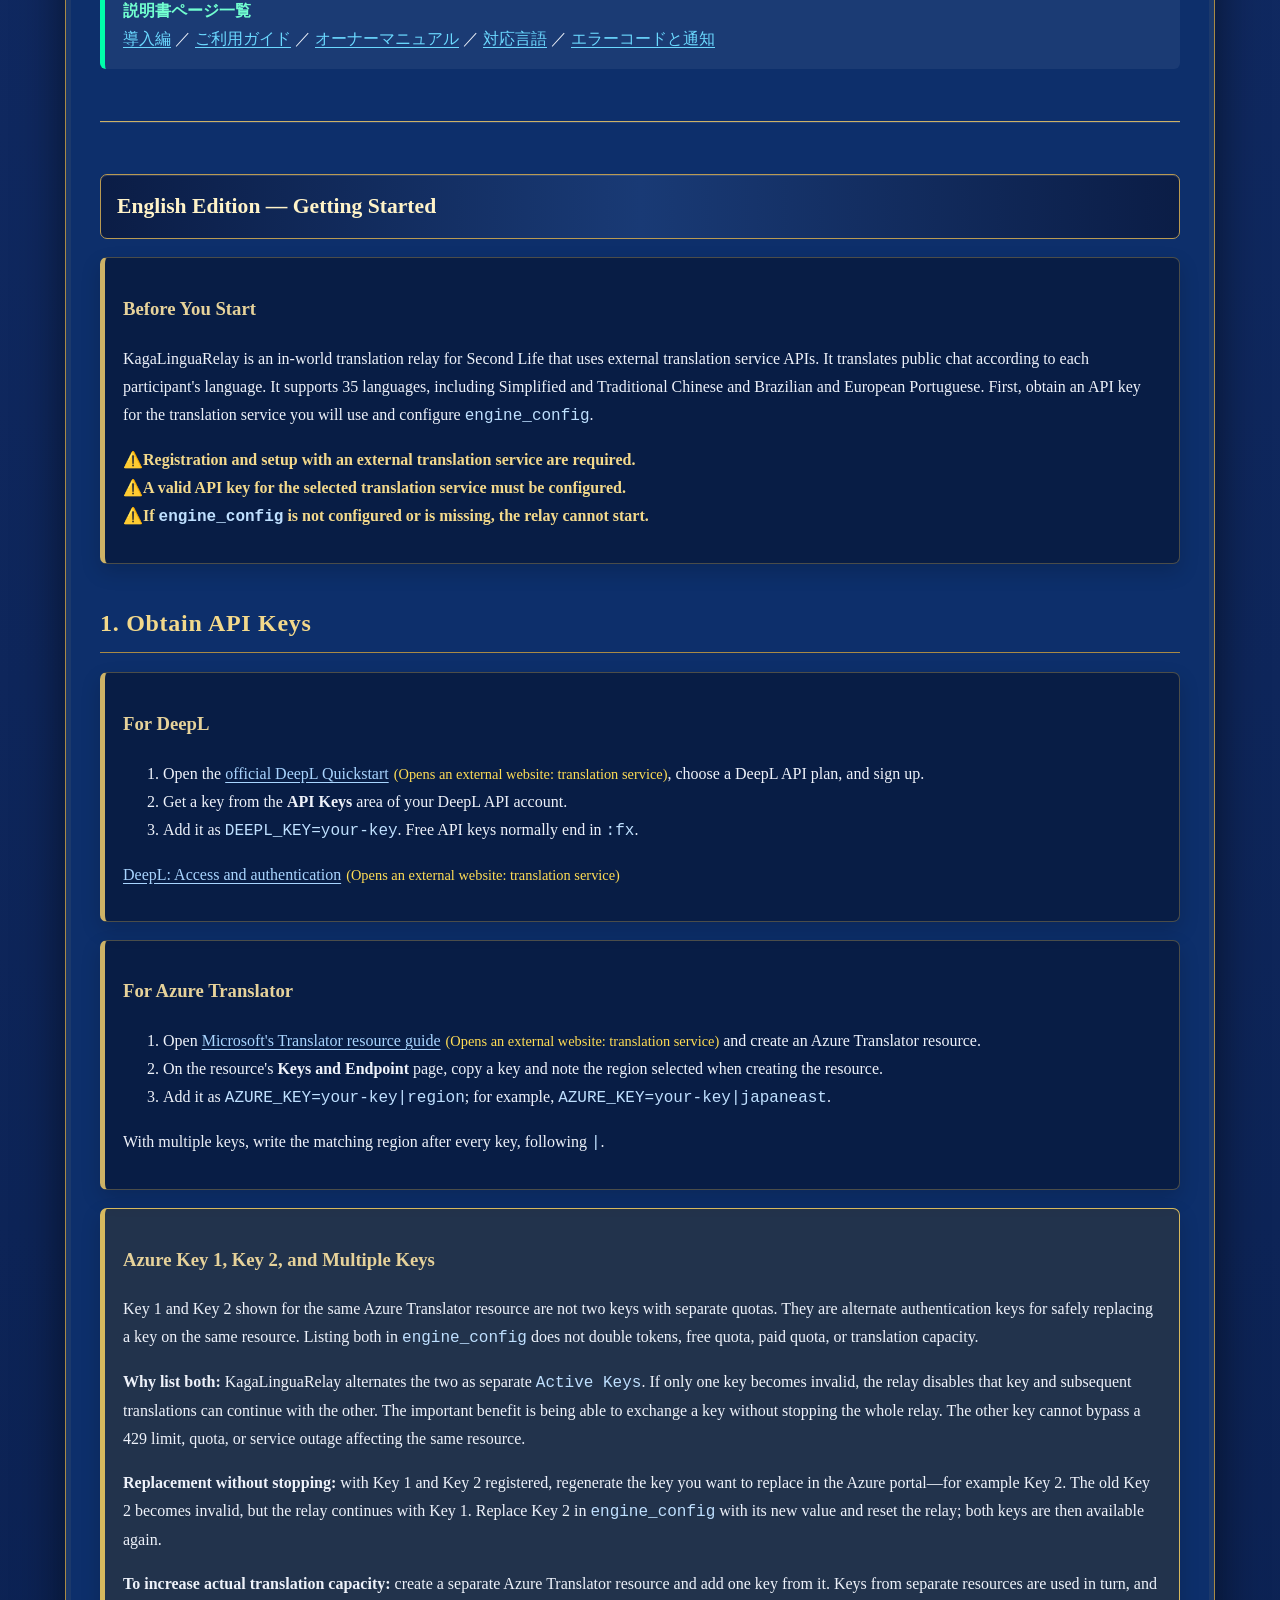
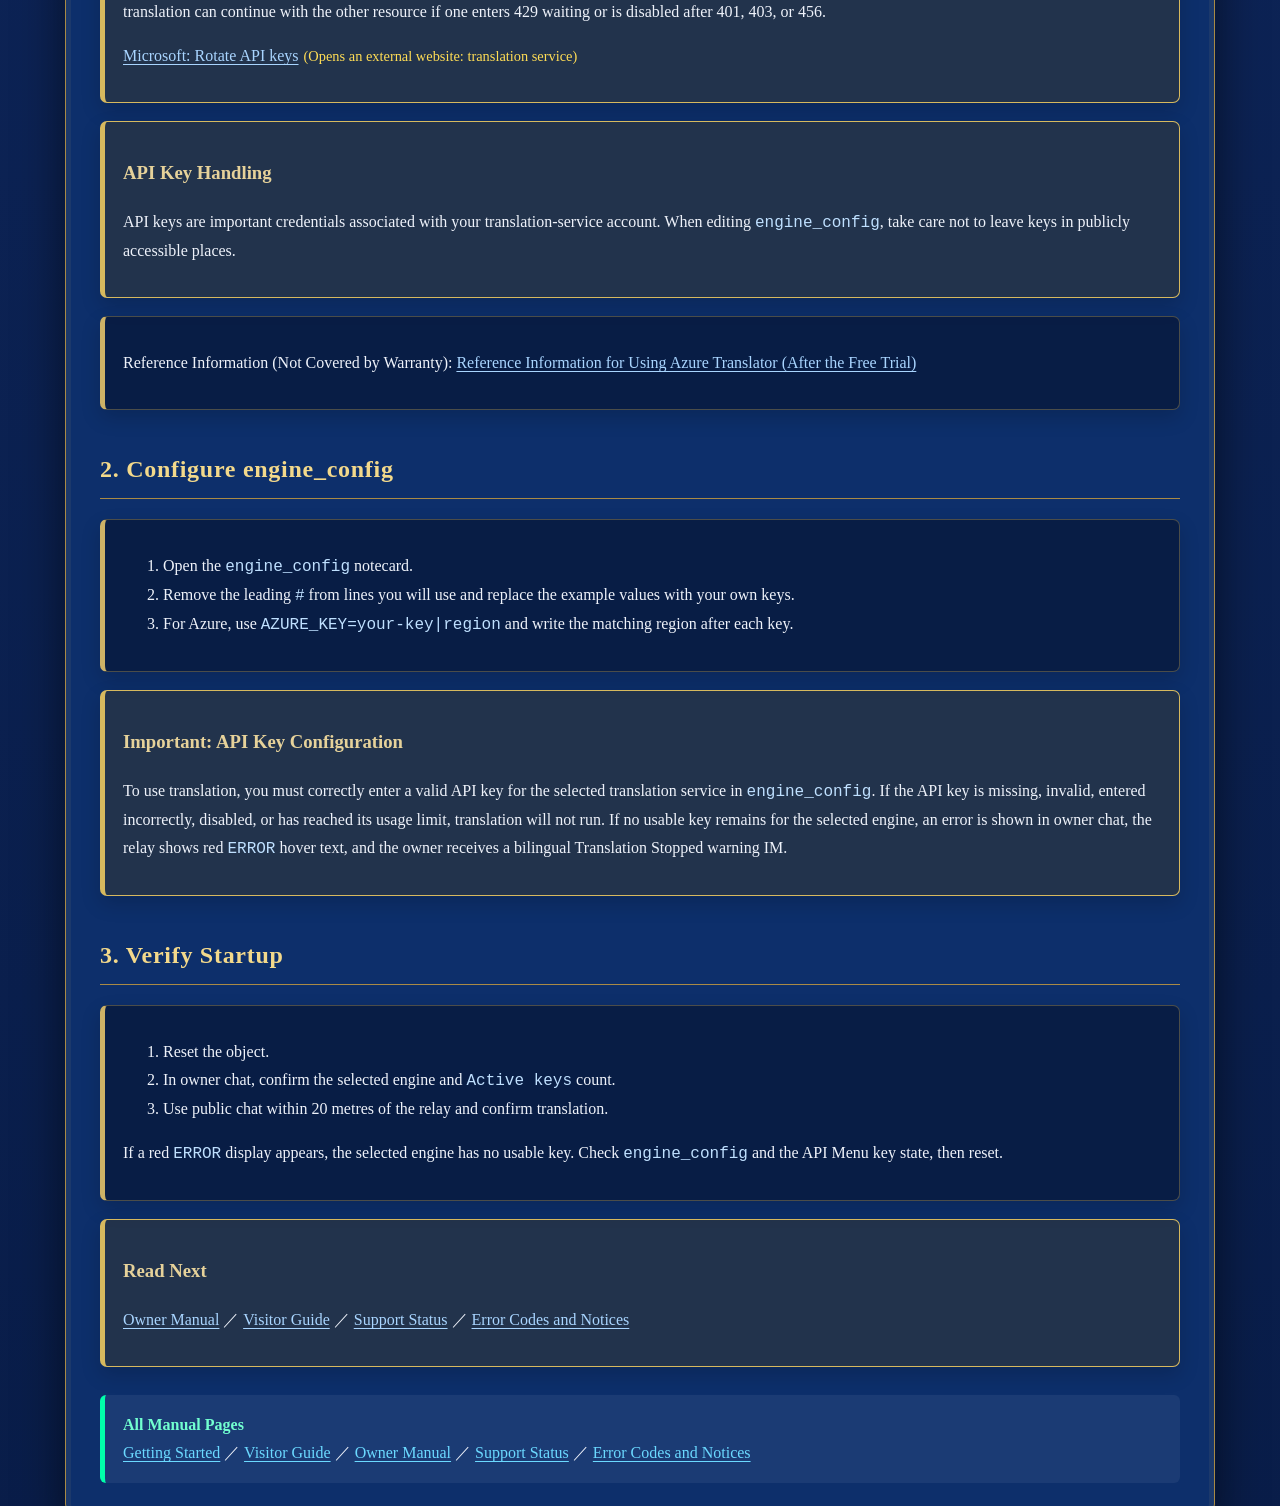
==== commit 82962c0d: "Clarify 35-language support in docs Updated the manual pages to state that the relay supports 35 lan" ====
--- a/index.html
+++ b/index.html
@@ -7,7 +7,7 @@
 <div style="text-align:center;"><img src="./kagarin_store_banner_dark_700x100.png" alt="Kagarin Works" style="max-width:100%;height:auto;"></div><h1>KagaLinguaRelay v1.00-1.03</h1><p class="version">Getting Started / 導入編</p>
 
 <section lang="ja"><div class="lang-title">日本語版 — 導入編</div>
-<div class="box"><h3>はじめに</h3><p>KagaLinguaRelay は、外部翻訳サービスAPIを利用したSecond Life内翻訳リレーです。公開チャットを参加者の言語に合わせて翻訳します。はじめに、ご利用になる翻訳サービスのAPIキーを取得し、<code>engine_config</code> を設定してください。</p><p class="hl"><strong>⚠️外部翻訳サービスへの登録と設定が必要です。</strong><br><strong>⚠️使用する翻訳サービスの有効なAPIキーを設定する必要があります。</strong><br><strong>⚠️<code>engine_config</code> が未設定もしくは<code>engine_config</code>が存在しない場合、翻訳機の起動ができません。</strong></p></div>
+<div class="box"><h3>はじめに</h3><p>KagaLinguaRelay は、外部翻訳サービスAPIを利用したSecond Life内翻訳リレーです。公開チャットを参加者の言語に合わせて翻訳します。35言語に対応し、中国語の簡体字・繁体字、ポルトガル語の地域差も扱えます。はじめに、ご利用になる翻訳サービスのAPIキーを取得し、<code>engine_config</code> を設定してください。</p><p class="hl"><strong>⚠️外部翻訳サービスへの登録と設定が必要です。</strong><br><strong>⚠️使用する翻訳サービスの有効なAPIキーを設定する必要があります。</strong><br><strong>⚠️<code>engine_config</code> が未設定もしくは<code>engine_config</code>が存在しない場合、翻訳機の起動ができません。</strong></p></div>
 <h2>1. APIキーを取得する</h2>
 <div class="box"><h3>DeepLの場合</h3><ol><li><a href="https://developers.deepl.com/docs/getting-started/quickstart" target="_blank">DeepL公式 Quickstart</a> を開き、DeepL API のプランを選んで登録します。</li><li>DeepL APIアカウントの <b>API Keys</b> からキーを取得します。</li><li><code>DEEPL_KEY=取得したキー</code> の形式で設定します。Free APIキーは通常 <code>:fx</code> で終わります。</li></ol><p><a href="https://developers.deepl.com/docs/getting-started/auth" target="_blank">DeepL公式: Access and authentication</a></p></div>
 <div class="box"><h3>Azure Translatorの場合</h3><ol><li><a href="https://learn.microsoft.com/en-us/azure/ai-services/translator/create-translator-resource" target="_blank">Microsoft公式: Create and configure Azure resources for Translator</a> を開き、Azure Translator リソースを作成します。</li><li>リソースの <b>Keys and Endpoint</b> からキーを取得し、作成時に選んだリージョン名を確認します。</li><li><code>AZURE_KEY=取得したキー|リージョン</code> の形式で設定します。例：<code>AZURE_KEY=your-key|japaneast</code></li></ol><p>複数キーを使う場合も、各キーに対応するリージョンを <code>|</code> の後へ記載します。</p></div>
@@ -27,7 +27,7 @@
 </section>
 
 <hr class="lang-break"><section lang="en"><div class="lang-title">English Edition — Getting Started</div>
-<div class="box"><h3>Before You Start</h3><p>KagaLinguaRelay is an in-world translation relay for Second Life that uses external translation service APIs. It translates public chat according to each participant's language. First, obtain an API key for the translation service you will use and configure <code>engine_config</code>.</p><p class="hl"><strong>⚠️Registration and setup with an external translation service are required.</strong><br><strong>⚠️A valid API key for the selected translation service must be configured.</strong><br><strong>⚠️If <code>engine_config</code> is not configured or is missing, the relay cannot start.</strong></p></div>
+<div class="box"><h3>Before You Start</h3><p>KagaLinguaRelay is an in-world translation relay for Second Life that uses external translation service APIs. It translates public chat according to each participant's language. It supports 35 languages, including Simplified and Traditional Chinese and Brazilian and European Portuguese. First, obtain an API key for the translation service you will use and configure <code>engine_config</code>.</p><p class="hl"><strong>⚠️Registration and setup with an external translation service are required.</strong><br><strong>⚠️A valid API key for the selected translation service must be configured.</strong><br><strong>⚠️If <code>engine_config</code> is not configured or is missing, the relay cannot start.</strong></p></div>
 <h2>1. Obtain API Keys</h2>
 <div class="box"><h3>For DeepL</h3><ol><li>Open the <a href="https://developers.deepl.com/docs/getting-started/quickstart" target="_blank">official DeepL Quickstart</a>, choose a DeepL API plan, and sign up.</li><li>Get a key from the <b>API Keys</b> area of your DeepL API account.</li><li>Add it as <code>DEEPL_KEY=your-key</code>. Free API keys normally end in <code>:fx</code>.</li></ol><p><a href="https://developers.deepl.com/docs/getting-started/auth" target="_blank">DeepL: Access and authentication</a></p></div>
 <div class="box"><h3>For Azure Translator</h3><ol><li>Open <a href="https://learn.microsoft.com/en-us/azure/ai-services/translator/create-translator-resource" target="_blank">Microsoft's Translator resource guide</a> and create an Azure Translator resource.</li><li>On the resource's <b>Keys and Endpoint</b> page, copy a key and note the region selected when creating the resource.</li><li>Add it as <code>AZURE_KEY=your-key|region</code>; for example, <code>AZURE_KEY=your-key|japaneast</code>.</li></ol><p>With multiple keys, write the matching region after every key, following <code>|</code>.</p></div>
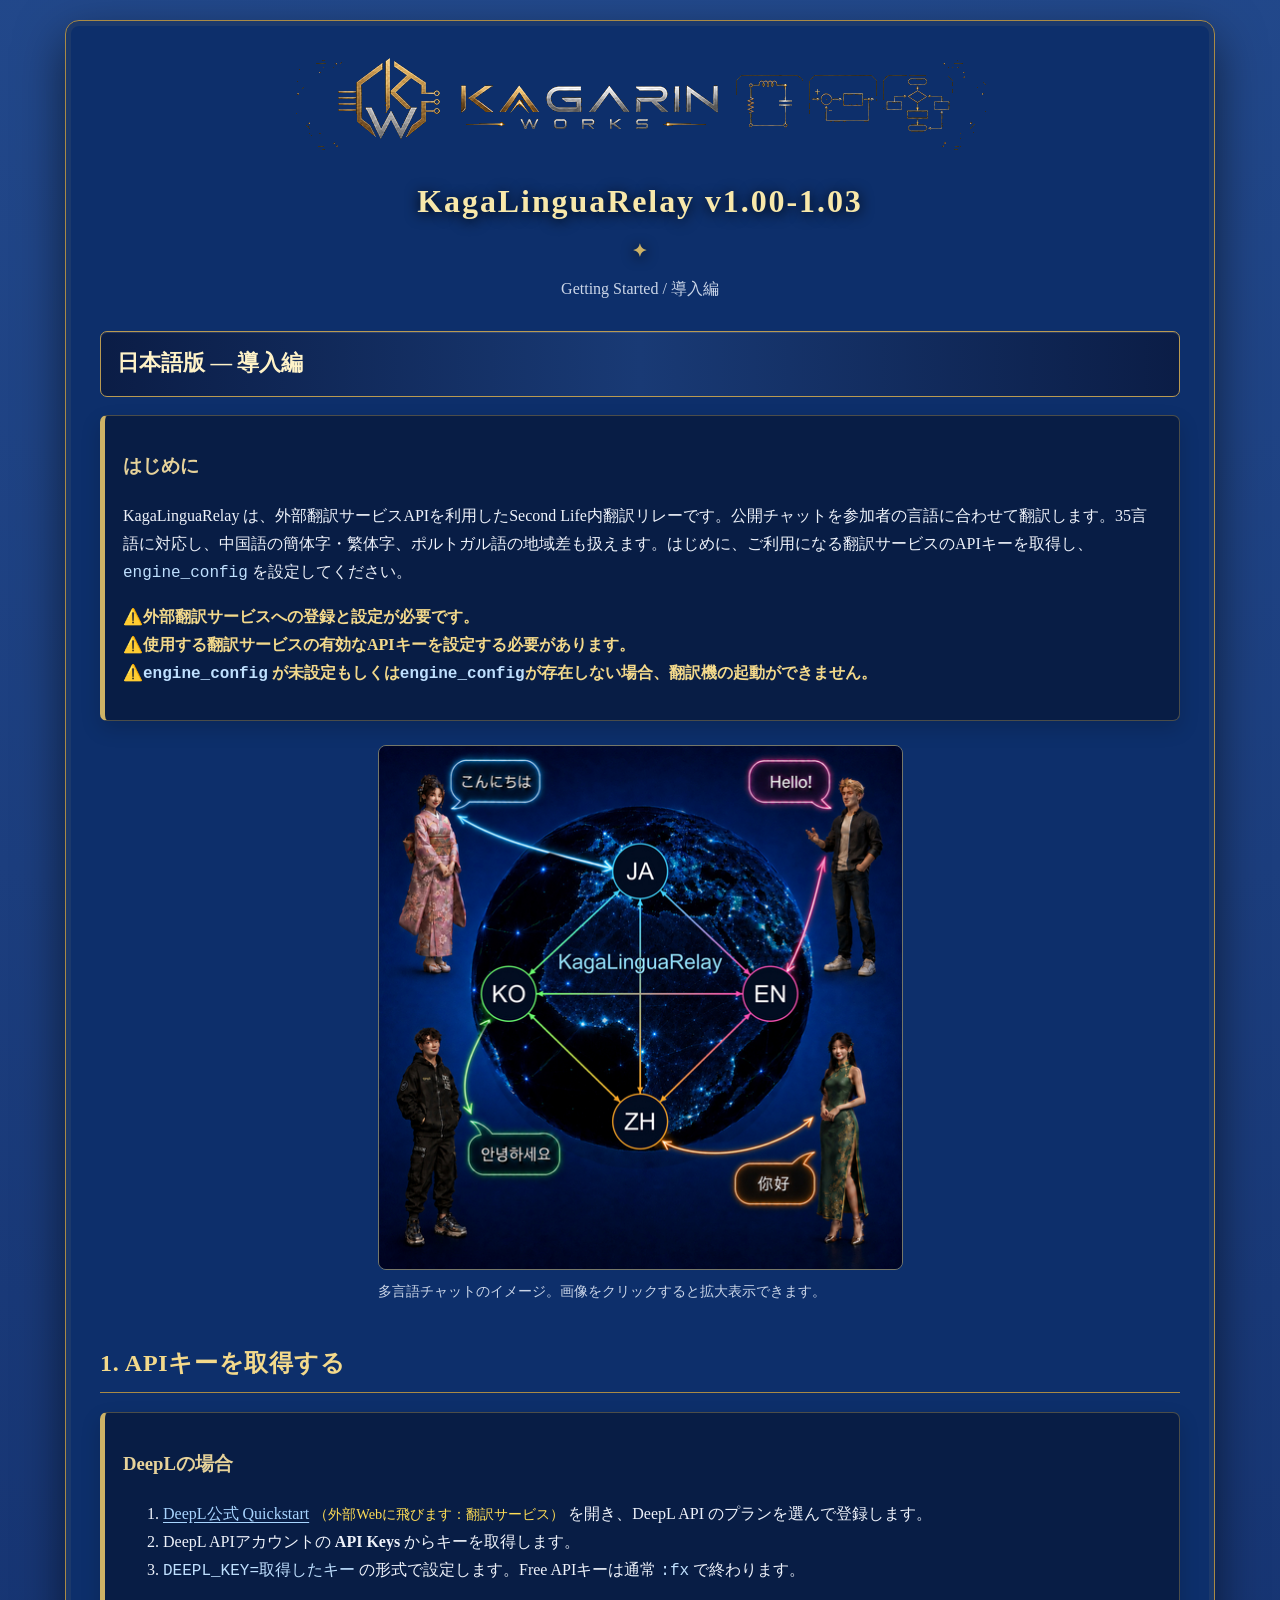
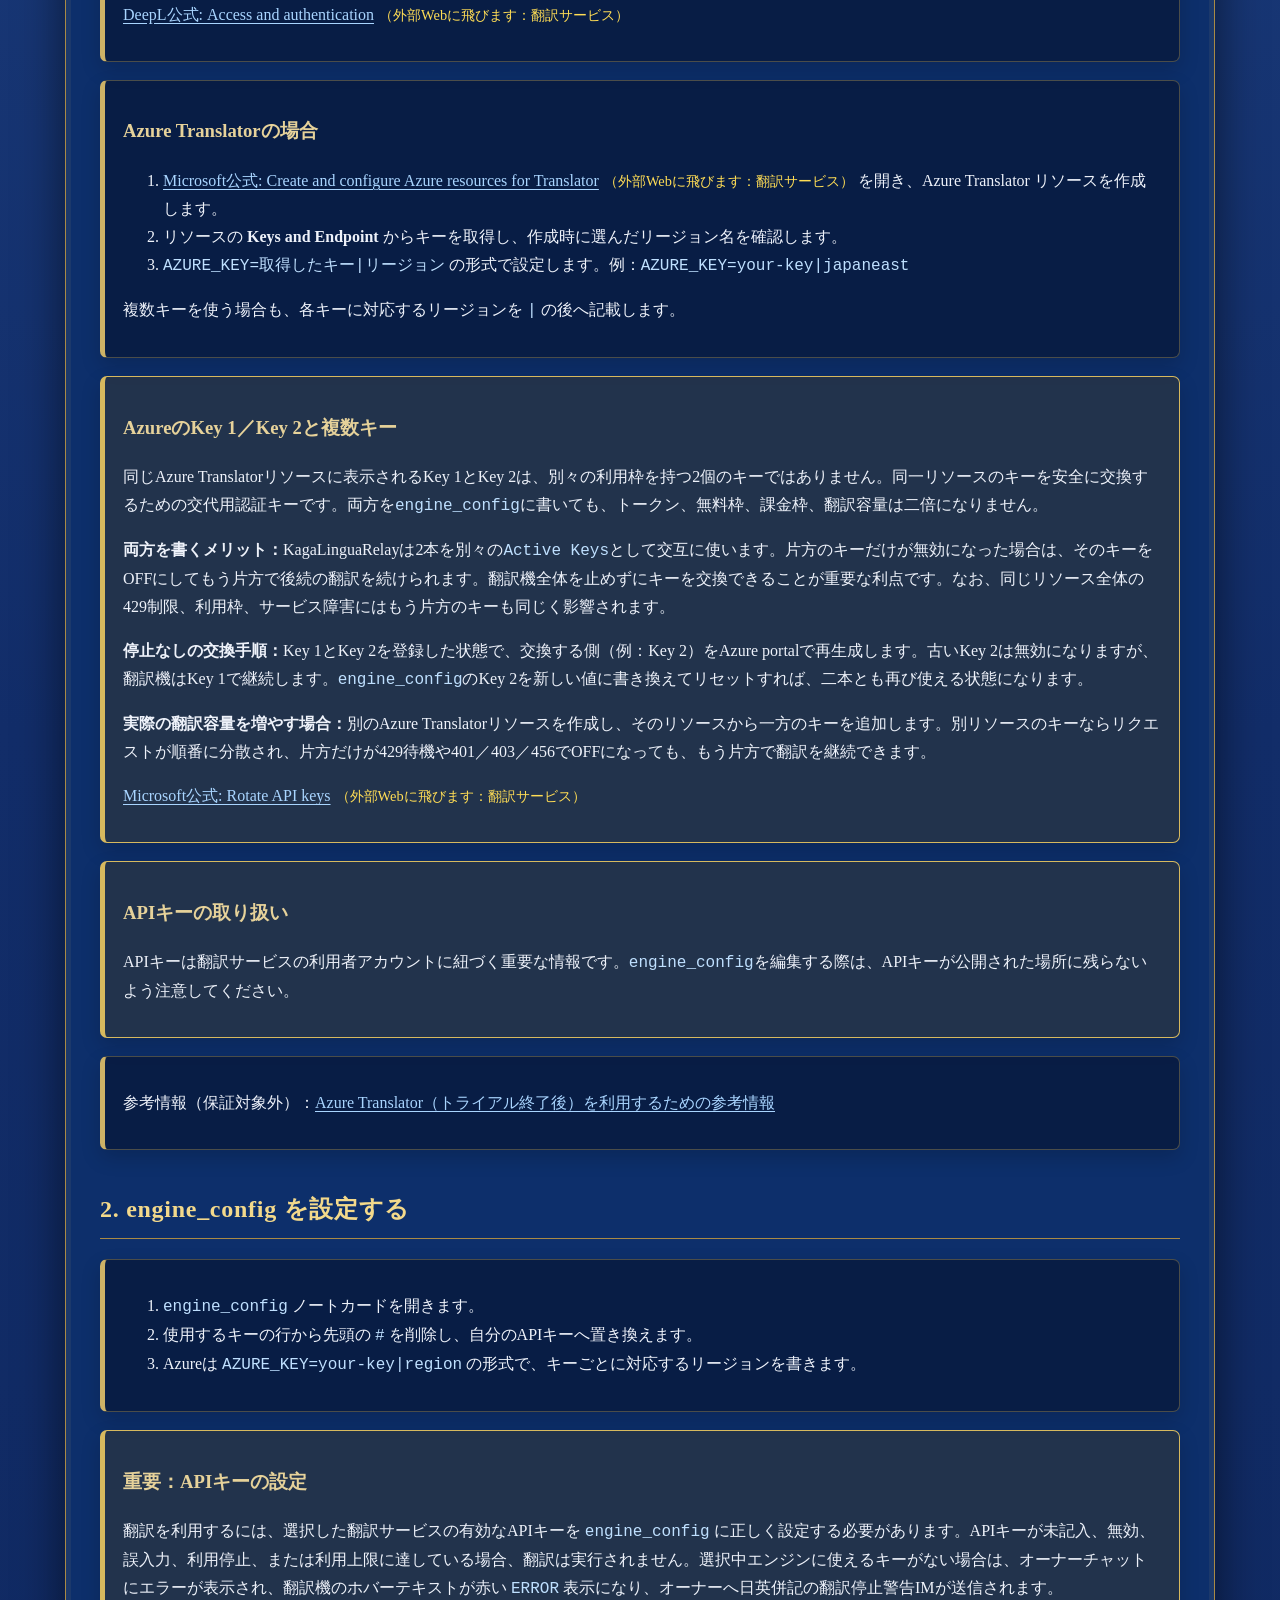
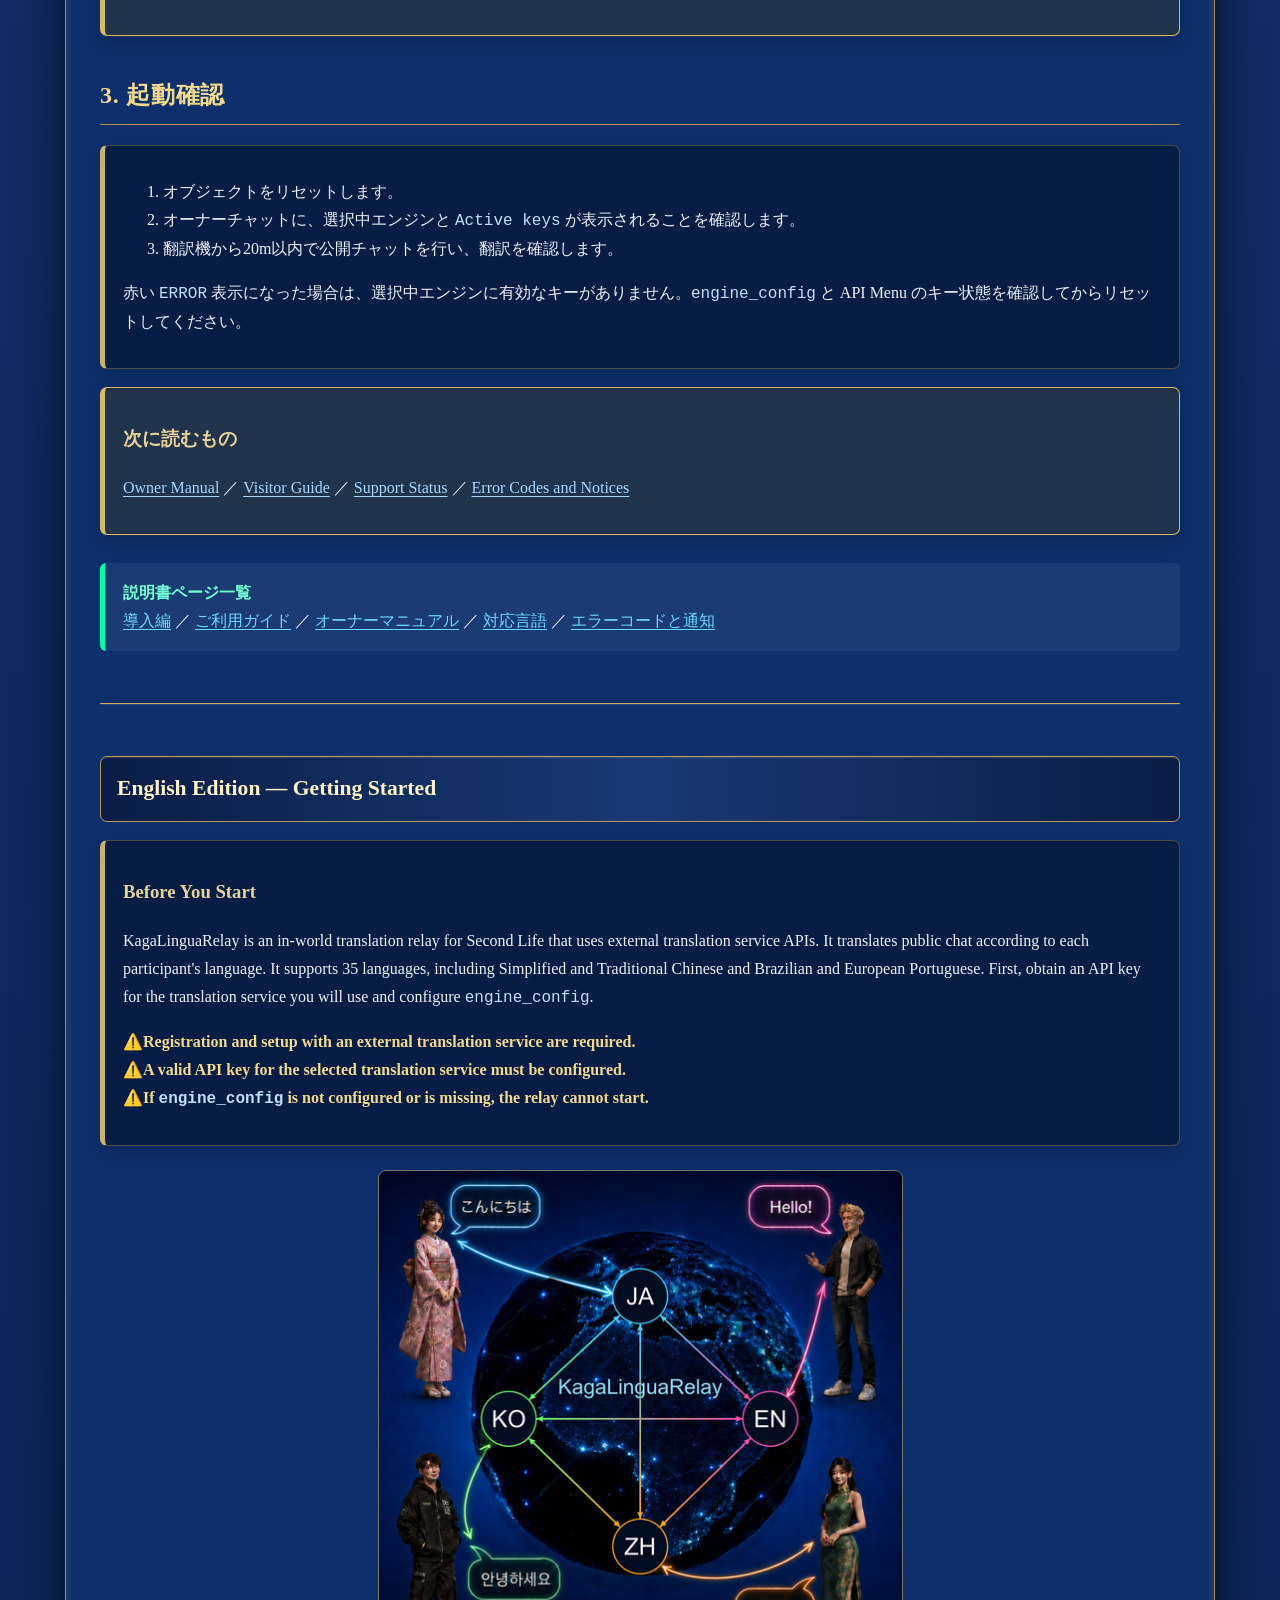
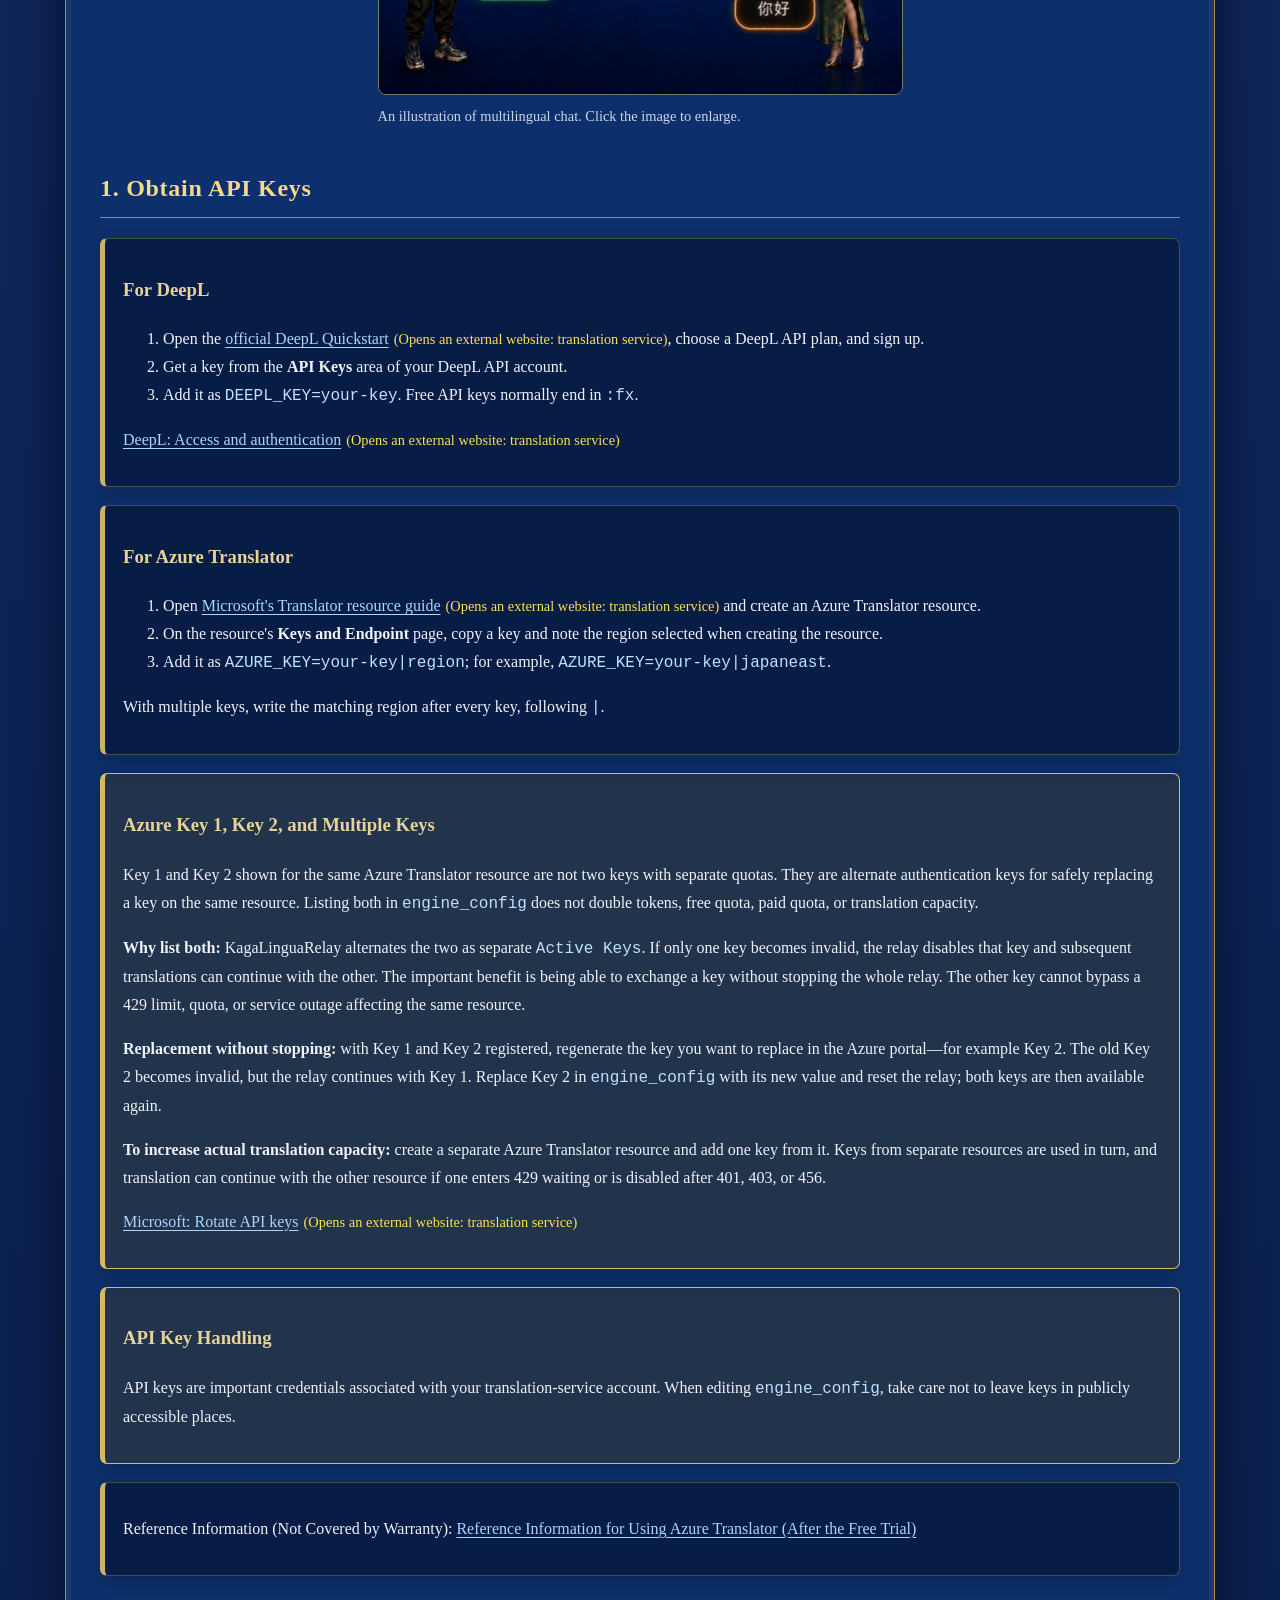
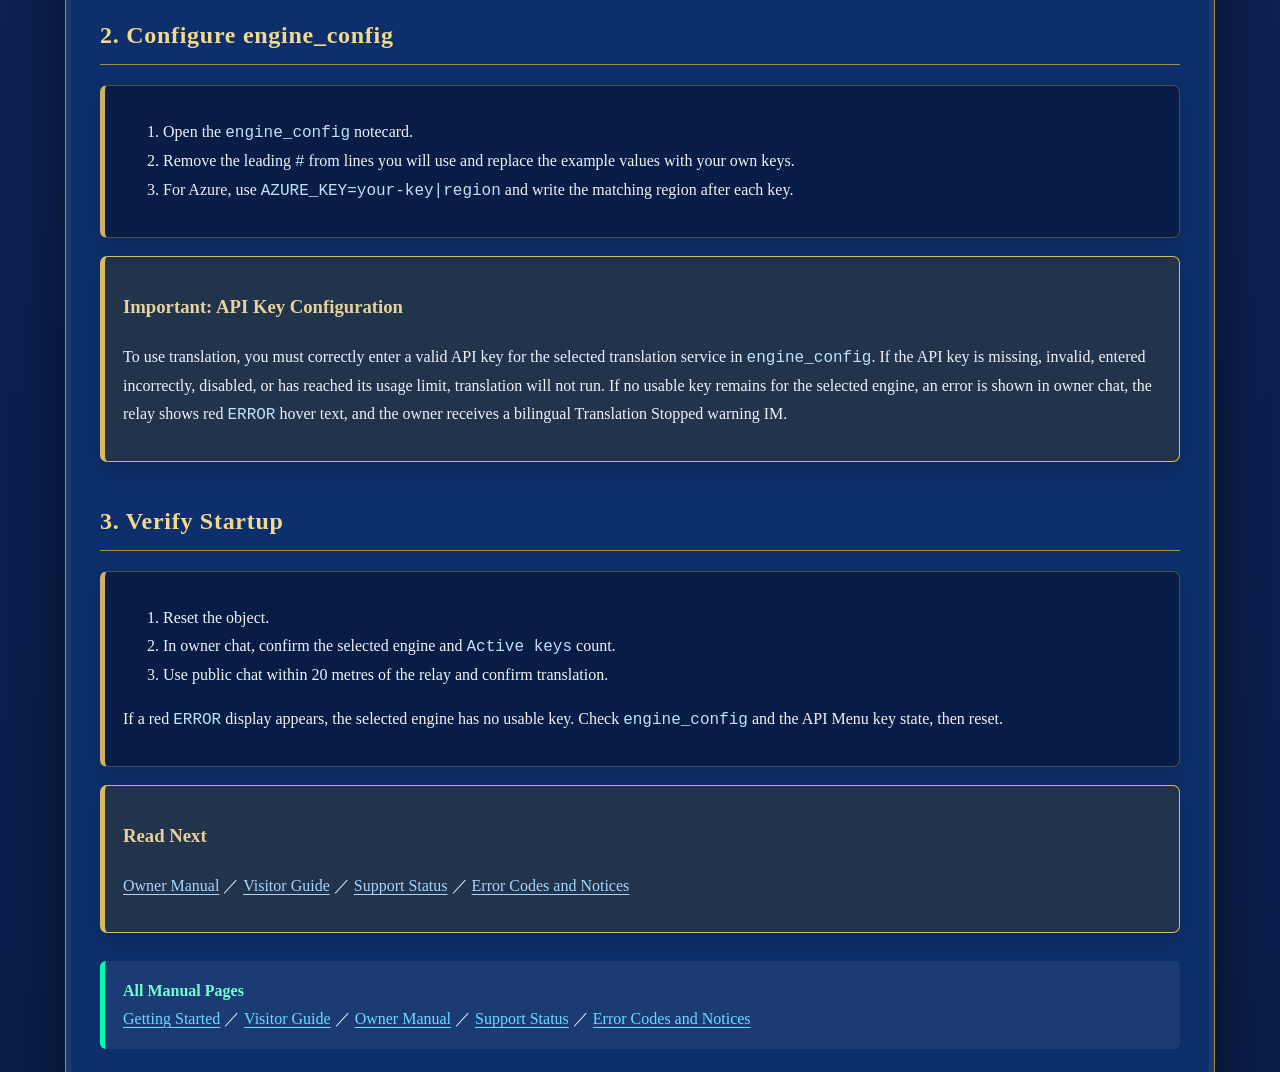
==== commit ddd5fca8: "Add manual illustrations and v1.03 docs This commit adds local copies of the Marketplace artwork and" ====
--- a/index.html
+++ b/index.html
@@ -2,12 +2,13 @@
 <html lang="ja"><head><meta charset="utf-8"><meta name="viewport" content="width=device-width,initial-scale=1"><title>KagaLinguaRelay v1.00 — Getting Started</title><style>
 .container>div[style*="text-align:center"],.klr>div[style*="text-align:center"]{margin:0 0 18px;line-height:0}.container>div[style*="text-align:center"] img,.klr>div[style*="text-align:center"] img{display:block;margin:auto}
 body{margin:0;padding:20px;background:radial-gradient(circle at 50% -20%,#2d5ba2 0,#122d69 43%,#091d49 100%);color:#eef2fa;font:16px/1.75 Georgia,"Yu Mincho",serif}.container{max-width:1080px;margin:auto;padding:34px;background:#0d2f6b;border:1px solid #a98a45;border-radius:14px;box-shadow:0 18px 48px rgba(0,0,0,.55),inset 0 0 0 5px rgba(205,178,102,.08)}h1{text-align:center;color:#f8e8aa;margin:0;font-family:Georgia,"Yu Mincho",serif;letter-spacing:.06em;text-shadow:0 2px 14px #000}h1:after{content:"✦";display:block;margin:7px auto 0;color:#cdb266;font-size:.55em}.version{text-align:center;color:#cbd6e8;margin:8px 0 28px}.lang-title{margin-top:0;padding:13px 16px;color:#fff3c8;background:linear-gradient(90deg,#0b1d46,#193a75,#0b1d46);border:1px solid #b99a52;border-radius:7px;font-size:1.35em;font-weight:bold;box-shadow:inset 0 1px rgba(255,255,255,.12)}h2{color:#f3d98b;border-bottom:1px solid #a98a45;padding-bottom:8px;margin-top:38px;letter-spacing:.03em}h3{color:#e6d29a}.box{margin:18px 0;padding:16px 18px;background:rgba(8,23,54,.72);border:1px solid rgba(170,145,81,.42);border-left:5px solid #cdb266;border-radius:7px;box-shadow:0 8px 20px rgba(0,0,0,.16)}.warn{border-color:#d7b95e;background:rgba(76,57,18,.35)}.danger{border-color:#d77878;background:rgba(92,19,29,.34)}code{color:#bfe0ff;white-space:pre-wrap}.hl{color:#f3d98b;font-weight:bold}a{color:#a9d5ff;text-underline-offset:3px}.tree{margin:12px 0;padding:14px 16px;background:#050f26;border:1px solid #526c9f;border-radius:6px;font-family:Consolas,monospace;white-space:pre-wrap}.lang-break{border:0;border-top:1px solid #cdb266;margin:52px 0;box-shadow:0 1px rgba(255,255,255,.1)}@media(max-width:650px){body{padding:8px}.container{padding:20px}}
-</style></head><body><main class="container">
+</style><link rel="stylesheet" href="./manual-images.css"></head><body><main class="container">
 <!-- KagaLinguaRelay v1.00 Getting Started — 2026-08-04 0059 -->
 <div style="text-align:center;"><img src="./kagarin_store_banner_dark_700x100.png" alt="Kagarin Works" style="max-width:100%;height:auto;"></div><h1>KagaLinguaRelay v1.00-1.03</h1><p class="version">Getting Started / 導入編</p>
 
 <section lang="ja"><div class="lang-title">日本語版 — 導入編</div>
 <div class="box"><h3>はじめに</h3><p>KagaLinguaRelay は、外部翻訳サービスAPIを利用したSecond Life内翻訳リレーです。公開チャットを参加者の言語に合わせて翻訳します。35言語に対応し、中国語の簡体字・繁体字、ポルトガル語の地域差も扱えます。はじめに、ご利用になる翻訳サービスのAPIキーを取得し、<code>engine_config</code> を設定してください。</p><p class="hl"><strong>⚠️外部翻訳サービスへの登録と設定が必要です。</strong><br><strong>⚠️使用する翻訳サービスの有効なAPIキーを設定する必要があります。</strong><br><strong>⚠️<code>engine_config</code> が未設定もしくは<code>engine_config</code>が存在しない場合、翻訳機の起動ができません。</strong></p></div>
+<figure class="manual-figure"><a href="./images/multilingual-chat-overview.jpg" target="_blank" rel="noopener noreferrer"><img src="./images/multilingual-chat-overview.jpg" width="525" height="525" alt="日本語・英語・韓国語・中国語の会話を中継するKagaLinguaRelayの紹介図" loading="lazy" decoding="async"></a><figcaption>多言語チャットのイメージ。画像をクリックすると拡大表示できます。</figcaption></figure>
 <h2>1. APIキーを取得する</h2>
 <div class="box"><h3>DeepLの場合</h3><ol><li><a href="https://developers.deepl.com/docs/getting-started/quickstart" target="_blank">DeepL公式 Quickstart</a> を開き、DeepL API のプランを選んで登録します。</li><li>DeepL APIアカウントの <b>API Keys</b> からキーを取得します。</li><li><code>DEEPL_KEY=取得したキー</code> の形式で設定します。Free APIキーは通常 <code>:fx</code> で終わります。</li></ol><p><a href="https://developers.deepl.com/docs/getting-started/auth" target="_blank">DeepL公式: Access and authentication</a></p></div>
 <div class="box"><h3>Azure Translatorの場合</h3><ol><li><a href="https://learn.microsoft.com/en-us/azure/ai-services/translator/create-translator-resource" target="_blank">Microsoft公式: Create and configure Azure resources for Translator</a> を開き、Azure Translator リソースを作成します。</li><li>リソースの <b>Keys and Endpoint</b> からキーを取得し、作成時に選んだリージョン名を確認します。</li><li><code>AZURE_KEY=取得したキー|リージョン</code> の形式で設定します。例：<code>AZURE_KEY=your-key|japaneast</code></li></ol><p>複数キーを使う場合も、各キーに対応するリージョンを <code>|</code> の後へ記載します。</p></div>
@@ -28,6 +29,7 @@
 
 <hr class="lang-break"><section lang="en"><div class="lang-title">English Edition — Getting Started</div>
 <div class="box"><h3>Before You Start</h3><p>KagaLinguaRelay is an in-world translation relay for Second Life that uses external translation service APIs. It translates public chat according to each participant's language. It supports 35 languages, including Simplified and Traditional Chinese and Brazilian and European Portuguese. First, obtain an API key for the translation service you will use and configure <code>engine_config</code>.</p><p class="hl"><strong>⚠️Registration and setup with an external translation service are required.</strong><br><strong>⚠️A valid API key for the selected translation service must be configured.</strong><br><strong>⚠️If <code>engine_config</code> is not configured or is missing, the relay cannot start.</strong></p></div>
+<figure class="manual-figure"><a href="./images/multilingual-chat-overview.jpg" target="_blank" rel="noopener noreferrer"><img src="./images/multilingual-chat-overview.jpg" width="525" height="525" alt="KagaLinguaRelay relaying conversations in Japanese, English, Korean, and Chinese" loading="lazy" decoding="async"></a><figcaption>An illustration of multilingual chat. Click the image to enlarge.</figcaption></figure>
 <h2>1. Obtain API Keys</h2>
 <div class="box"><h3>For DeepL</h3><ol><li>Open the <a href="https://developers.deepl.com/docs/getting-started/quickstart" target="_blank">official DeepL Quickstart</a>, choose a DeepL API plan, and sign up.</li><li>Get a key from the <b>API Keys</b> area of your DeepL API account.</li><li>Add it as <code>DEEPL_KEY=your-key</code>. Free API keys normally end in <code>:fx</code>.</li></ol><p><a href="https://developers.deepl.com/docs/getting-started/auth" target="_blank">DeepL: Access and authentication</a></p></div>
 <div class="box"><h3>For Azure Translator</h3><ol><li>Open <a href="https://learn.microsoft.com/en-us/azure/ai-services/translator/create-translator-resource" target="_blank">Microsoft's Translator resource guide</a> and create an Azure Translator resource.</li><li>On the resource's <b>Keys and Endpoint</b> page, copy a key and note the region selected when creating the resource.</li><li>Add it as <code>AZURE_KEY=your-key|region</code>; for example, <code>AZURE_KEY=your-key|japaneast</code>.</li></ol><p>With multiple keys, write the matching region after every key, following <code>|</code>.</p></div>
--- a/manual-images.css
+++ b/manual-images.css
@@ -0,0 +1,49 @@
+.manual-figure {
+  width: 100%;
+  max-width: 525px;
+  margin: 24px auto;
+  box-sizing: border-box;
+}
+
+.manual-figure--wide {
+  max-width: 700px;
+}
+
+.manual-figure--compact {
+  max-width: 360px;
+}
+
+.manual-figure a {
+  display: block;
+  border: 1px solid rgba(205, 178, 102, .55);
+  border-radius: 8px;
+  overflow: hidden;
+  line-height: 0;
+}
+
+.manual-figure a:focus-visible {
+  outline: 3px solid #f3d98b;
+  outline-offset: 4px;
+}
+
+.manual-figure img {
+  display: block;
+  width: 100%;
+  max-width: 100%;
+  height: auto;
+}
+
+.manual-figure figcaption {
+  margin-top: 10px;
+  color: #cbd6e8;
+  font-size: .9em;
+  line-height: 1.65;
+  overflow-wrap: anywhere;
+}
+
+@media (max-width: 650px) {
+  .container,
+  .klr {
+    overflow-wrap: anywhere;
+  }
+}
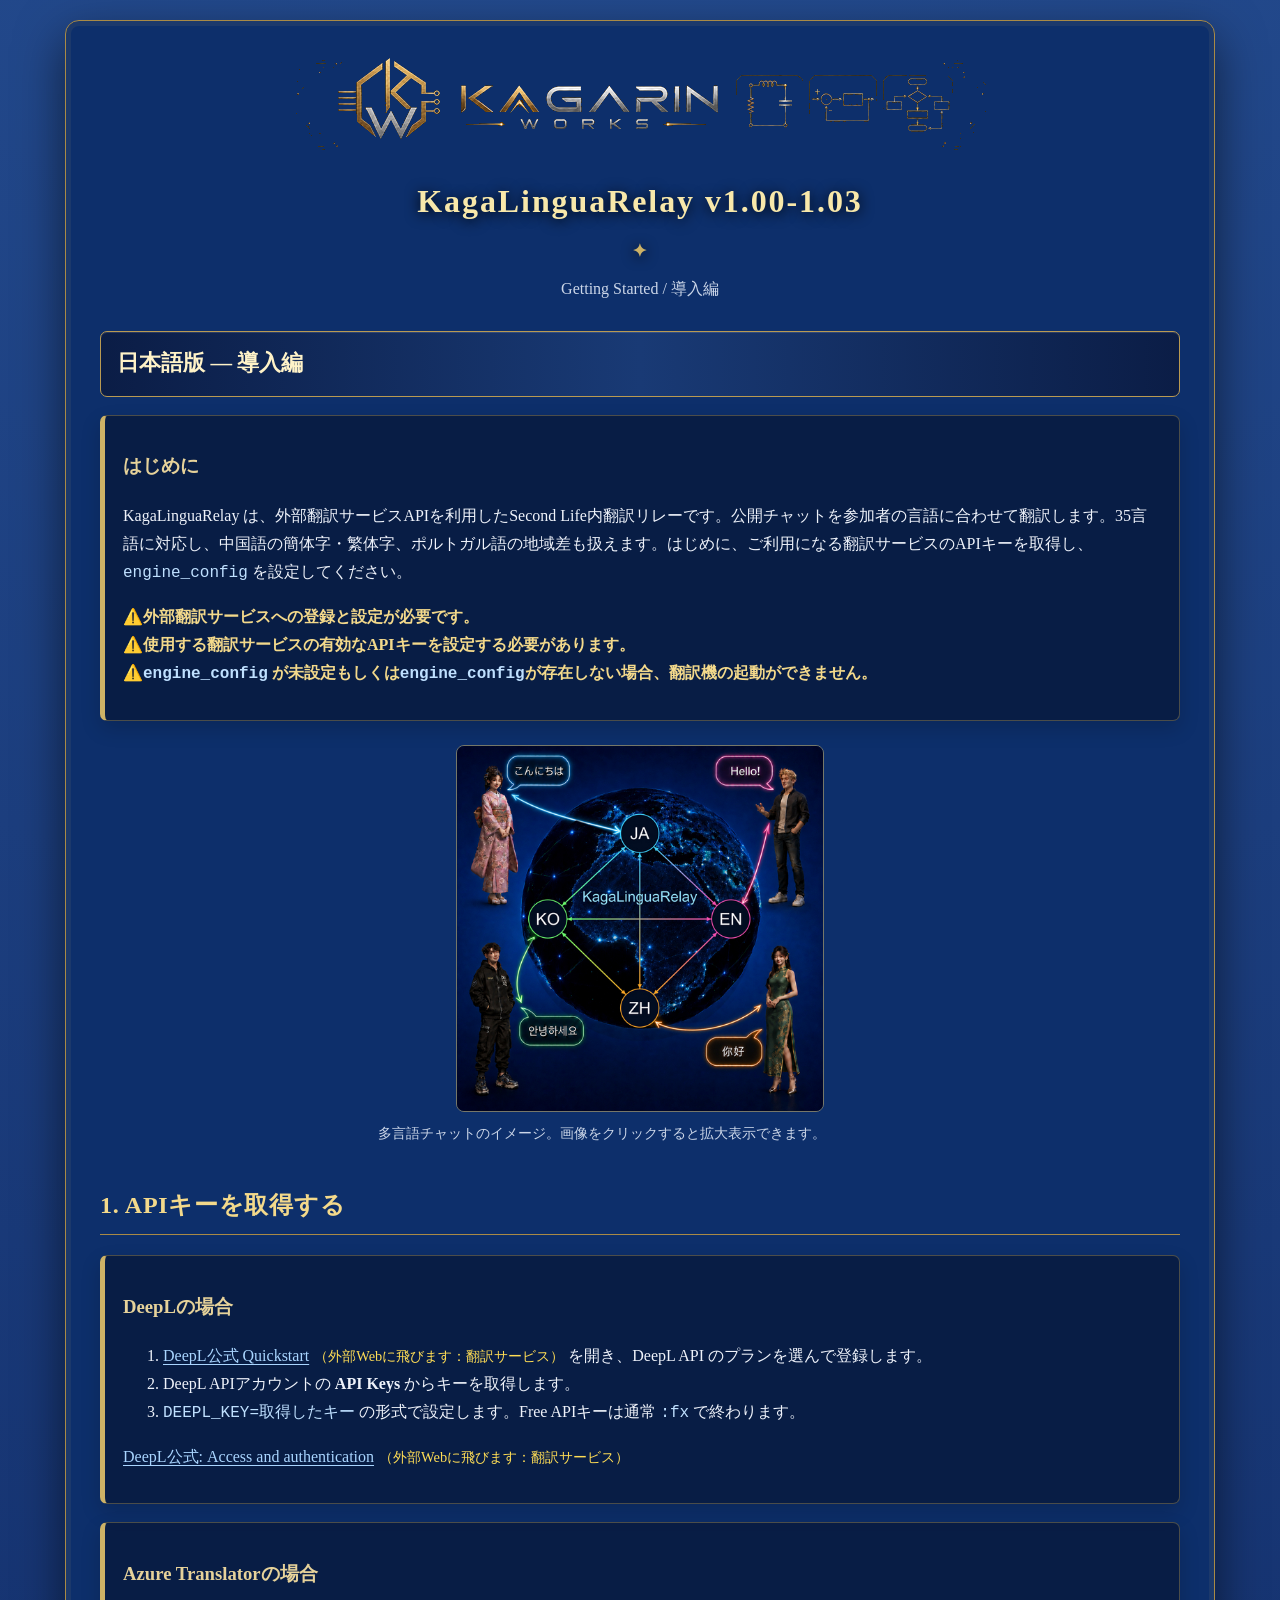
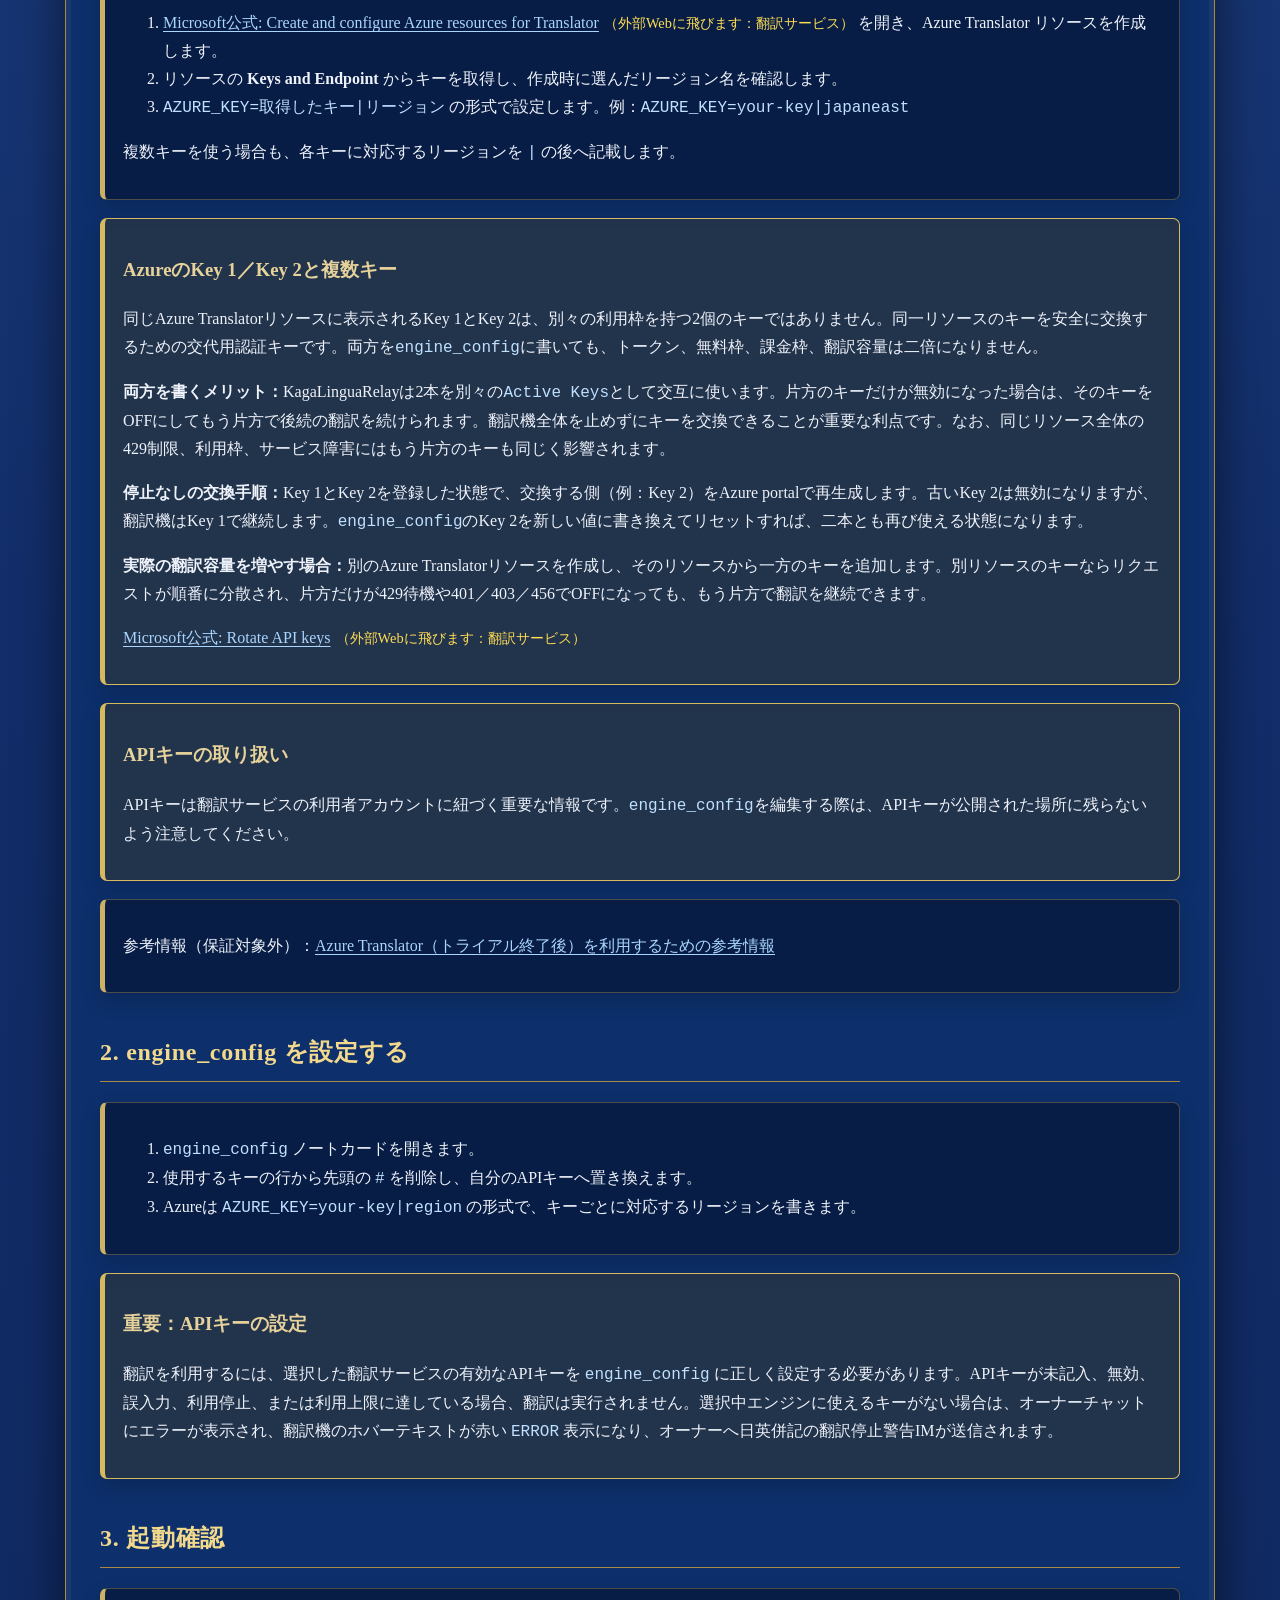
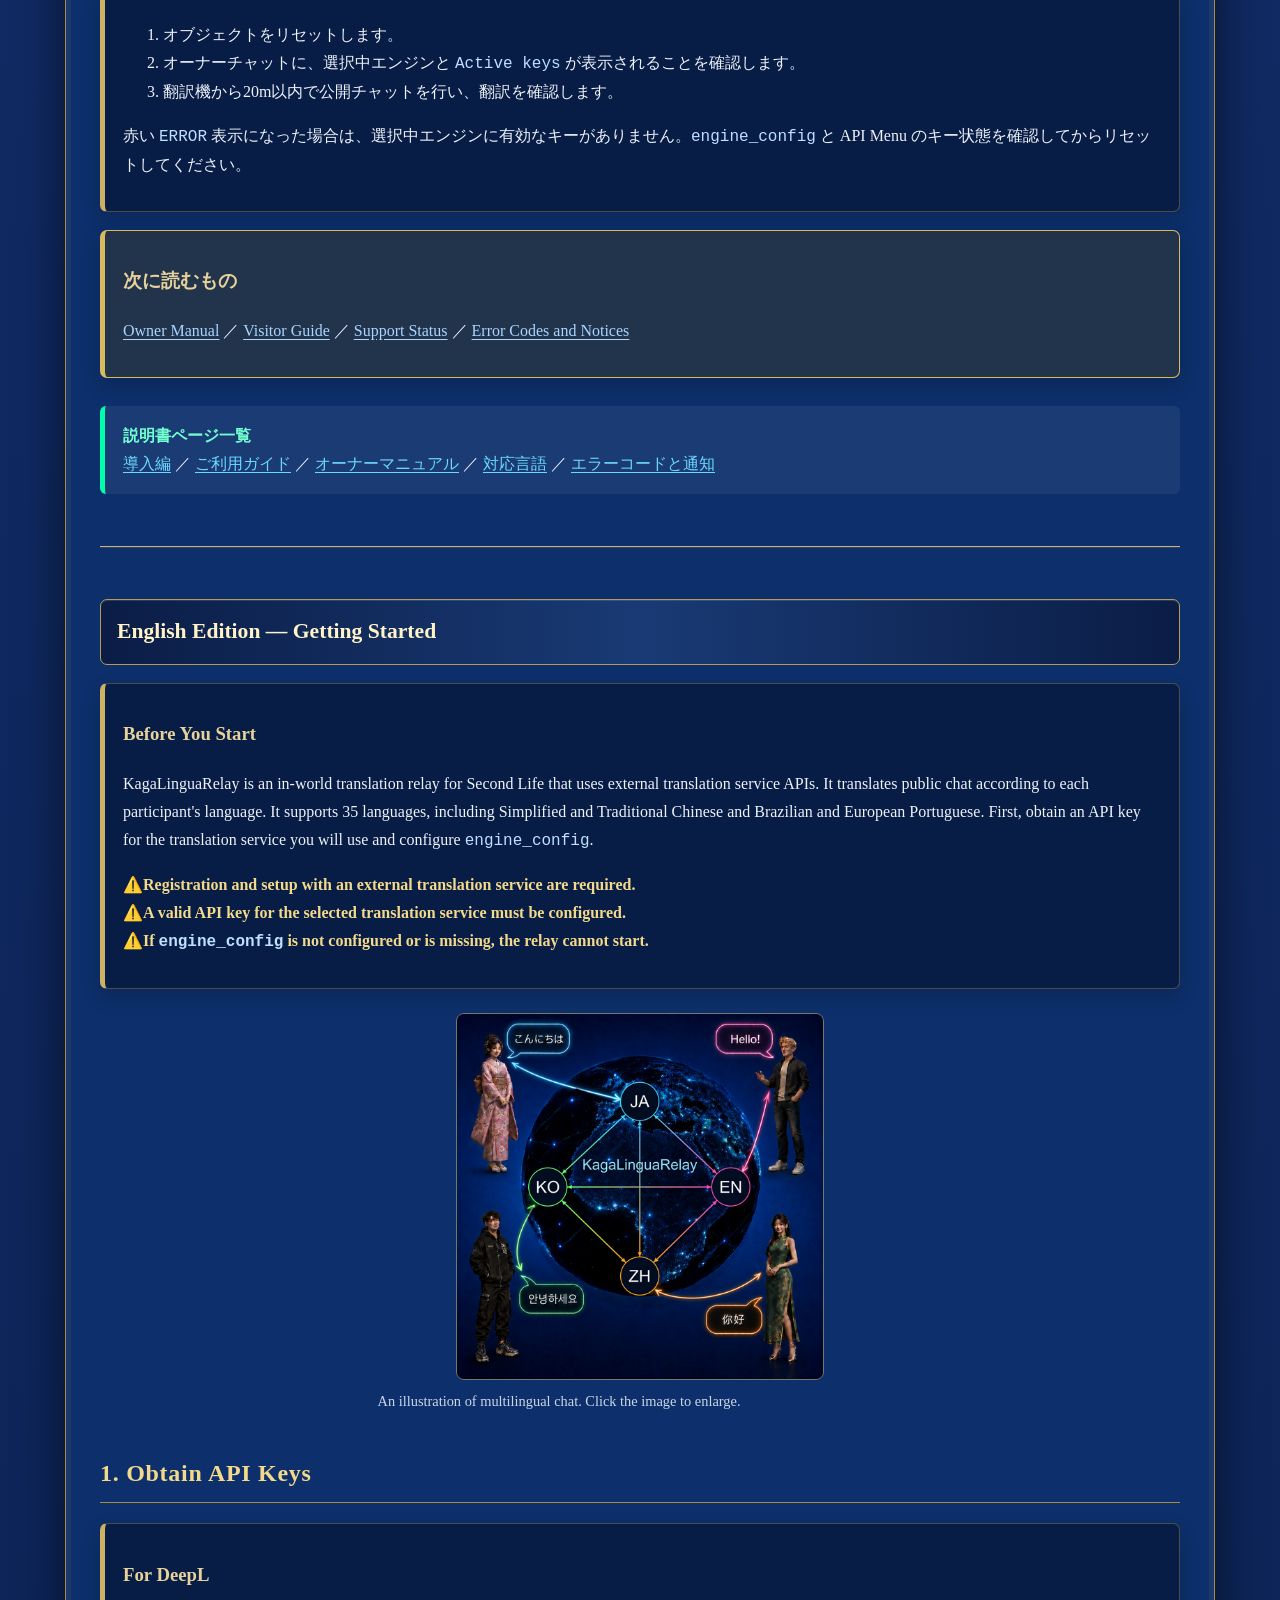
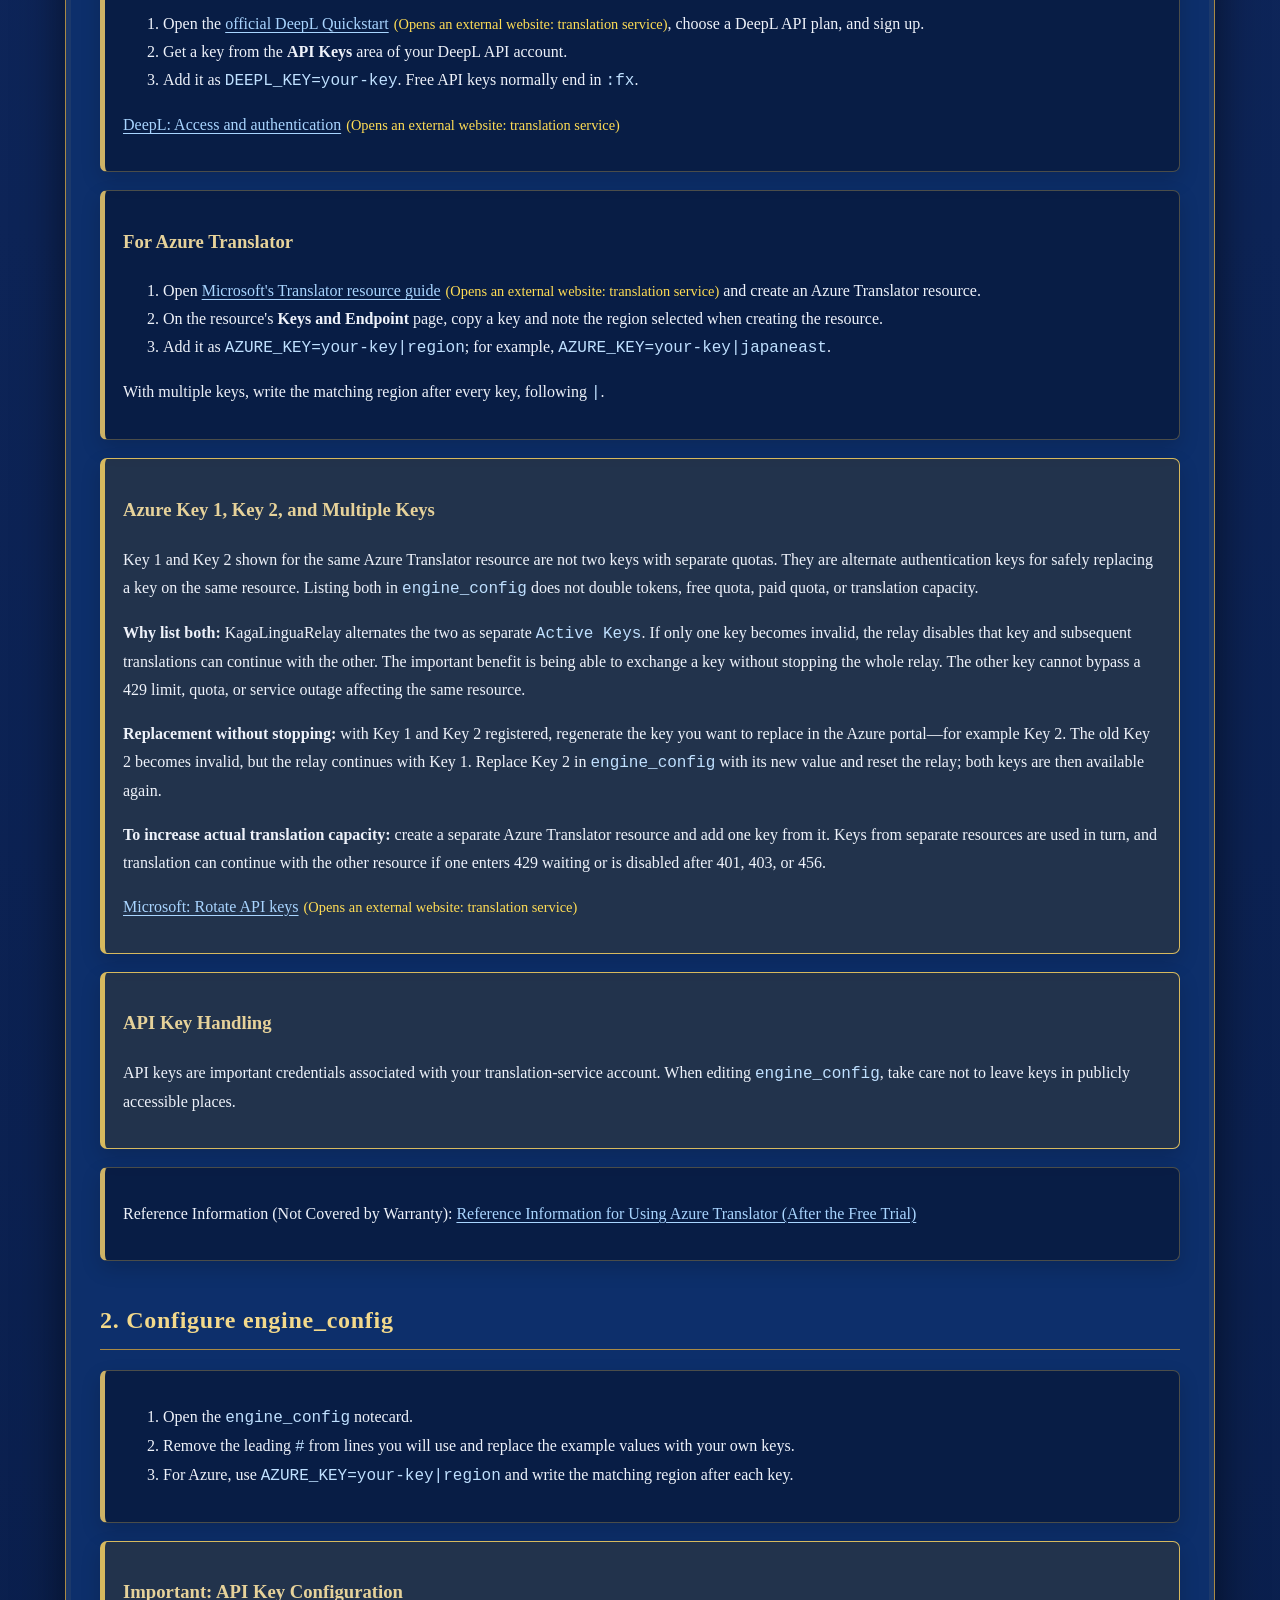
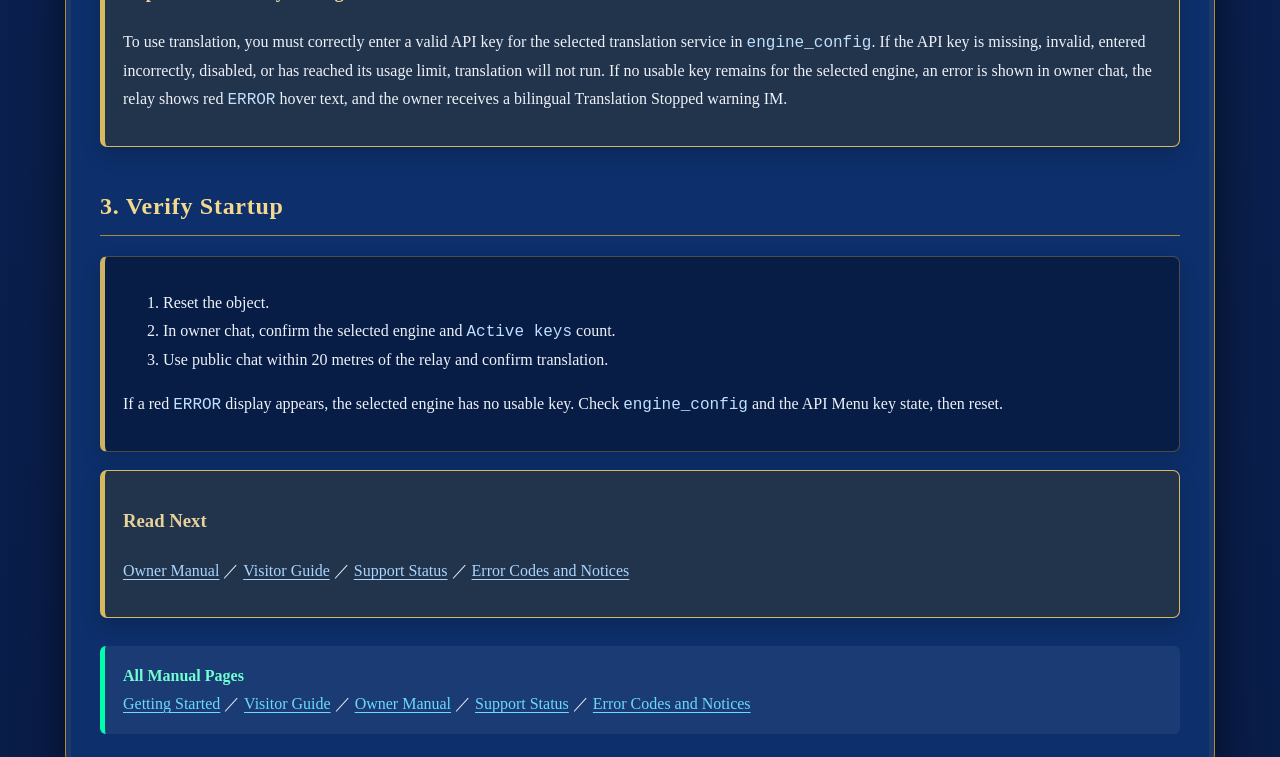
==== commit 81b61e4b: "Add manual image lightbox Adds a dialog-based image viewer for manual figures and loads it on the si" ====
--- a/index.html
+++ b/index.html
@@ -47,4 +47,4 @@
 └─ Sender</div><p>Place the eight scripts listed for the root prim into the root. Put one Worker and one Sender into every child prim. Put <code>engine_config</code>, and optionally <code>ALLOW_LIST</code>, into the root prim.</p></div>
 </div><h2>3. Verify Startup</h2><div class="box"><ol><li>Reset the object.</li><li>In owner chat, confirm the selected engine and <code>Active keys</code> count.</li><li>Use public chat within 20 metres of the relay and confirm translation.</li></ol><p>If a red <code>ERROR</code> display appears, the selected engine has no usable key. Check <code>engine_config</code> and the API Menu key state, then reset.</p></div>
 <div class="box warn"><h3>Read Next</h3><p><a href="https://kawaiikagari.github.io/KagaLinguaRelay-Manuals/owner-manual.html">Owner Manual</a> ／ <a href="https://kawaiikagari.github.io/KagaLinguaRelay-Manuals/visitor-guide.html">Visitor Guide</a> ／ <a href="https://kawaiikagari.github.io/KagaLinguaRelay-Manuals/support-status.html">Support Status</a> ／ <a href="https://kawaiikagari.github.io/KagaLinguaRelay-Manuals/error-codes.html">Error Codes and Notices</a></p></div>
-</section></main><script src="./language-navigation.js"></script></body></html>
+</section></main><script src="./language-navigation.js"></script><script src="./manual-images.js"></script></body></html>
--- a/manual-images.css
+++ b/manual-images.css
@@ -15,6 +15,9 @@
 
 .manual-figure a {
   display: block;
+  width: 70%;
+  margin: 0 auto;
+  box-sizing: border-box;
   border: 1px solid rgba(205, 178, 102, .55);
   border-radius: 8px;
   overflow: hidden;
@@ -41,6 +44,85 @@
   overflow-wrap: anywhere;
 }
 
+.manual-image-dialog {
+  width: max-content;
+  max-width: calc(100% - 16px);
+  max-height: calc(100vh - 16px);
+  max-height: calc(100dvh - 16px);
+  padding: 12px;
+  box-sizing: border-box;
+  border: 1px solid #cdb266;
+  border-radius: 12px;
+  background: #081a3c;
+  color: #eef2fa;
+  box-shadow: 0 18px 48px rgba(0, 0, 0, .55);
+}
+
+.manual-image-dialog[open] {
+  display: flex;
+  flex-direction: column;
+  gap: 12px;
+}
+
+.manual-image-dialog::backdrop {
+  background: rgba(0, 0, 0, .78);
+}
+
+.manual-image-dialog-header {
+  display: flex;
+  flex-shrink: 0;
+  align-items: center;
+  justify-content: space-between;
+  gap: 20px;
+}
+
+.manual-image-dialog-header h2 {
+  margin: 0;
+  padding: 0;
+  border: 0;
+  color: #f3d98b;
+  font-size: 1rem;
+}
+
+.manual-image-dialog-header button {
+  padding: 6px 14px;
+  border: 1px solid #cdb266;
+  border-radius: 6px;
+  background: #122d69;
+  color: #eef2fa;
+  font: inherit;
+  cursor: pointer;
+}
+
+.manual-image-dialog-header button:focus-visible {
+  outline: 3px solid #f3d98b;
+  outline-offset: 3px;
+}
+
+.manual-image-dialog-view {
+  min-height: 0;
+  max-width: 100%;
+  overflow: auto;
+}
+
+.manual-image-dialog-view img {
+  display: block;
+  margin: 0 auto;
+  width: auto;
+  max-width: none;
+  height: auto;
+}
+
+.manual-image-dialog-caption {
+  flex-shrink: 0;
+  max-width: 700px;
+  margin: 0;
+  color: #cbd6e8;
+  font-size: .9em;
+  line-height: 1.65;
+  overflow-wrap: anywhere;
+}
+
 @media (max-width: 650px) {
   .container,
   .klr {
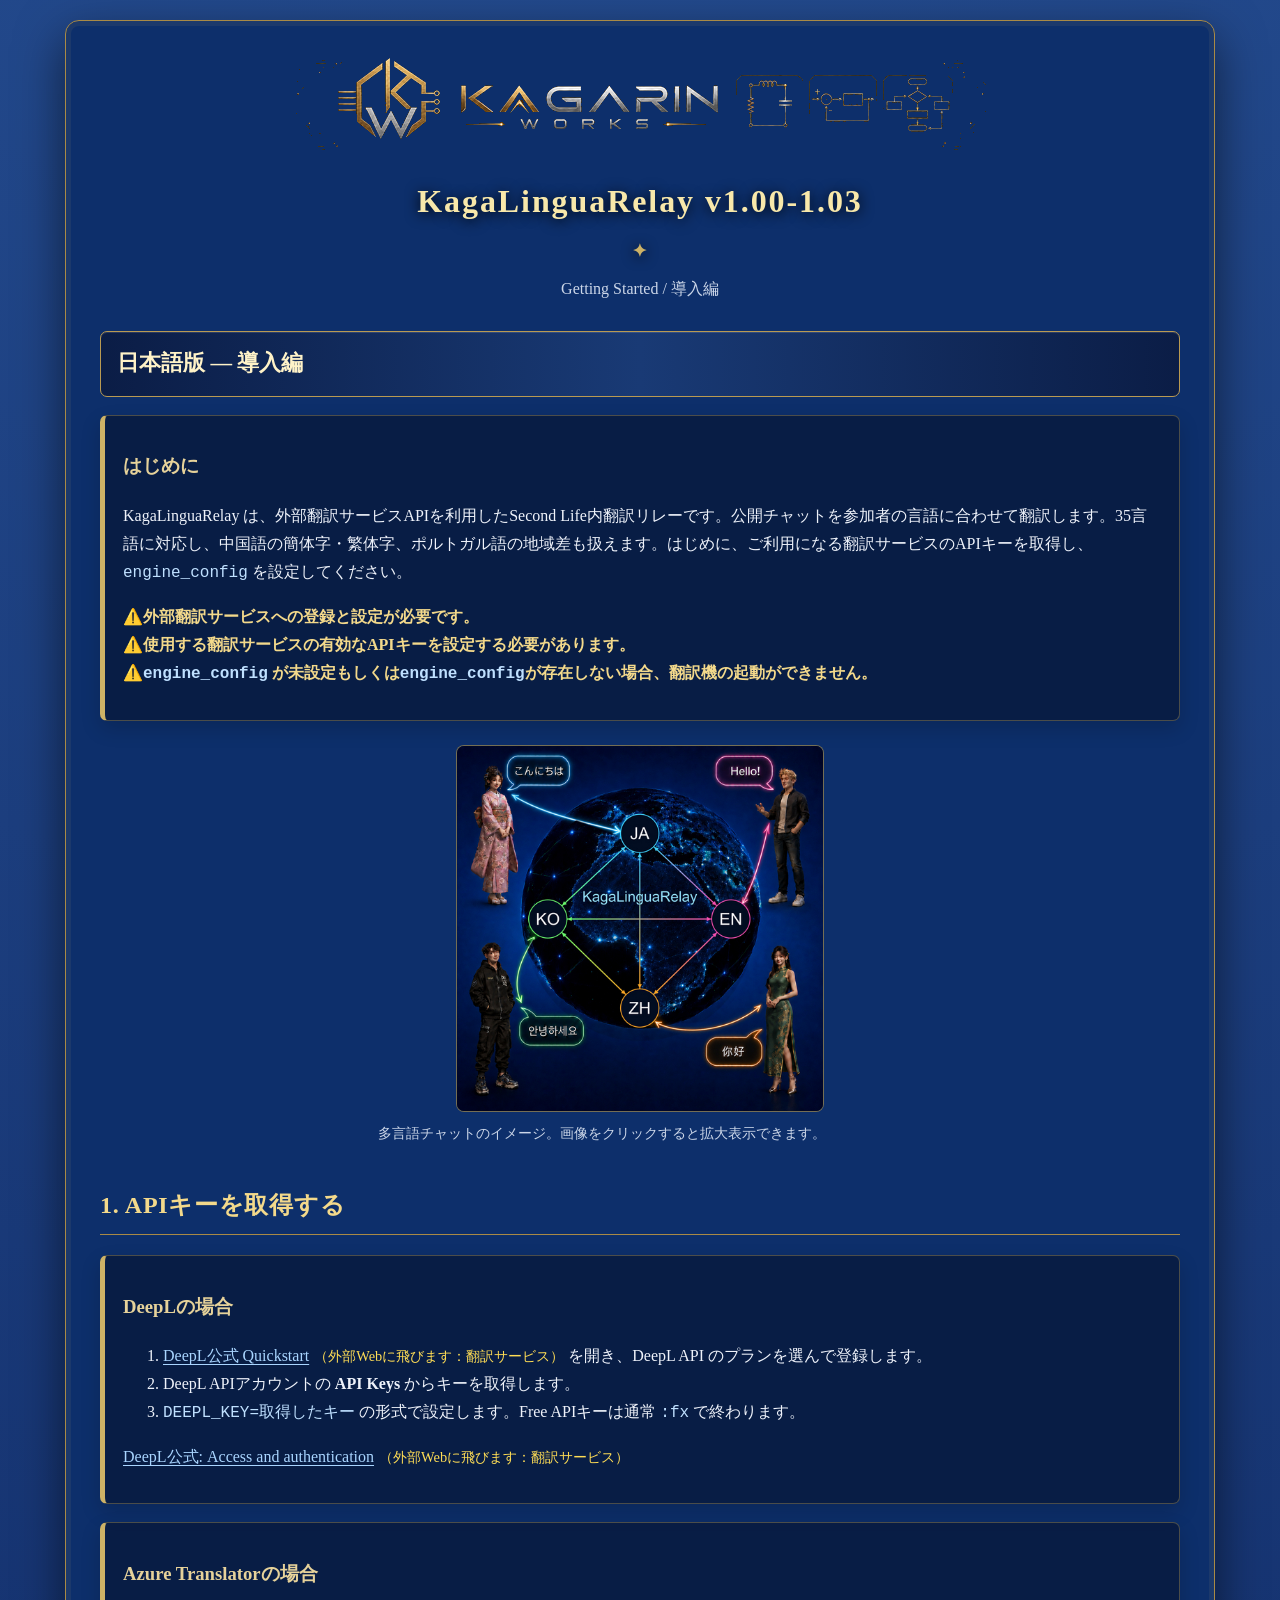
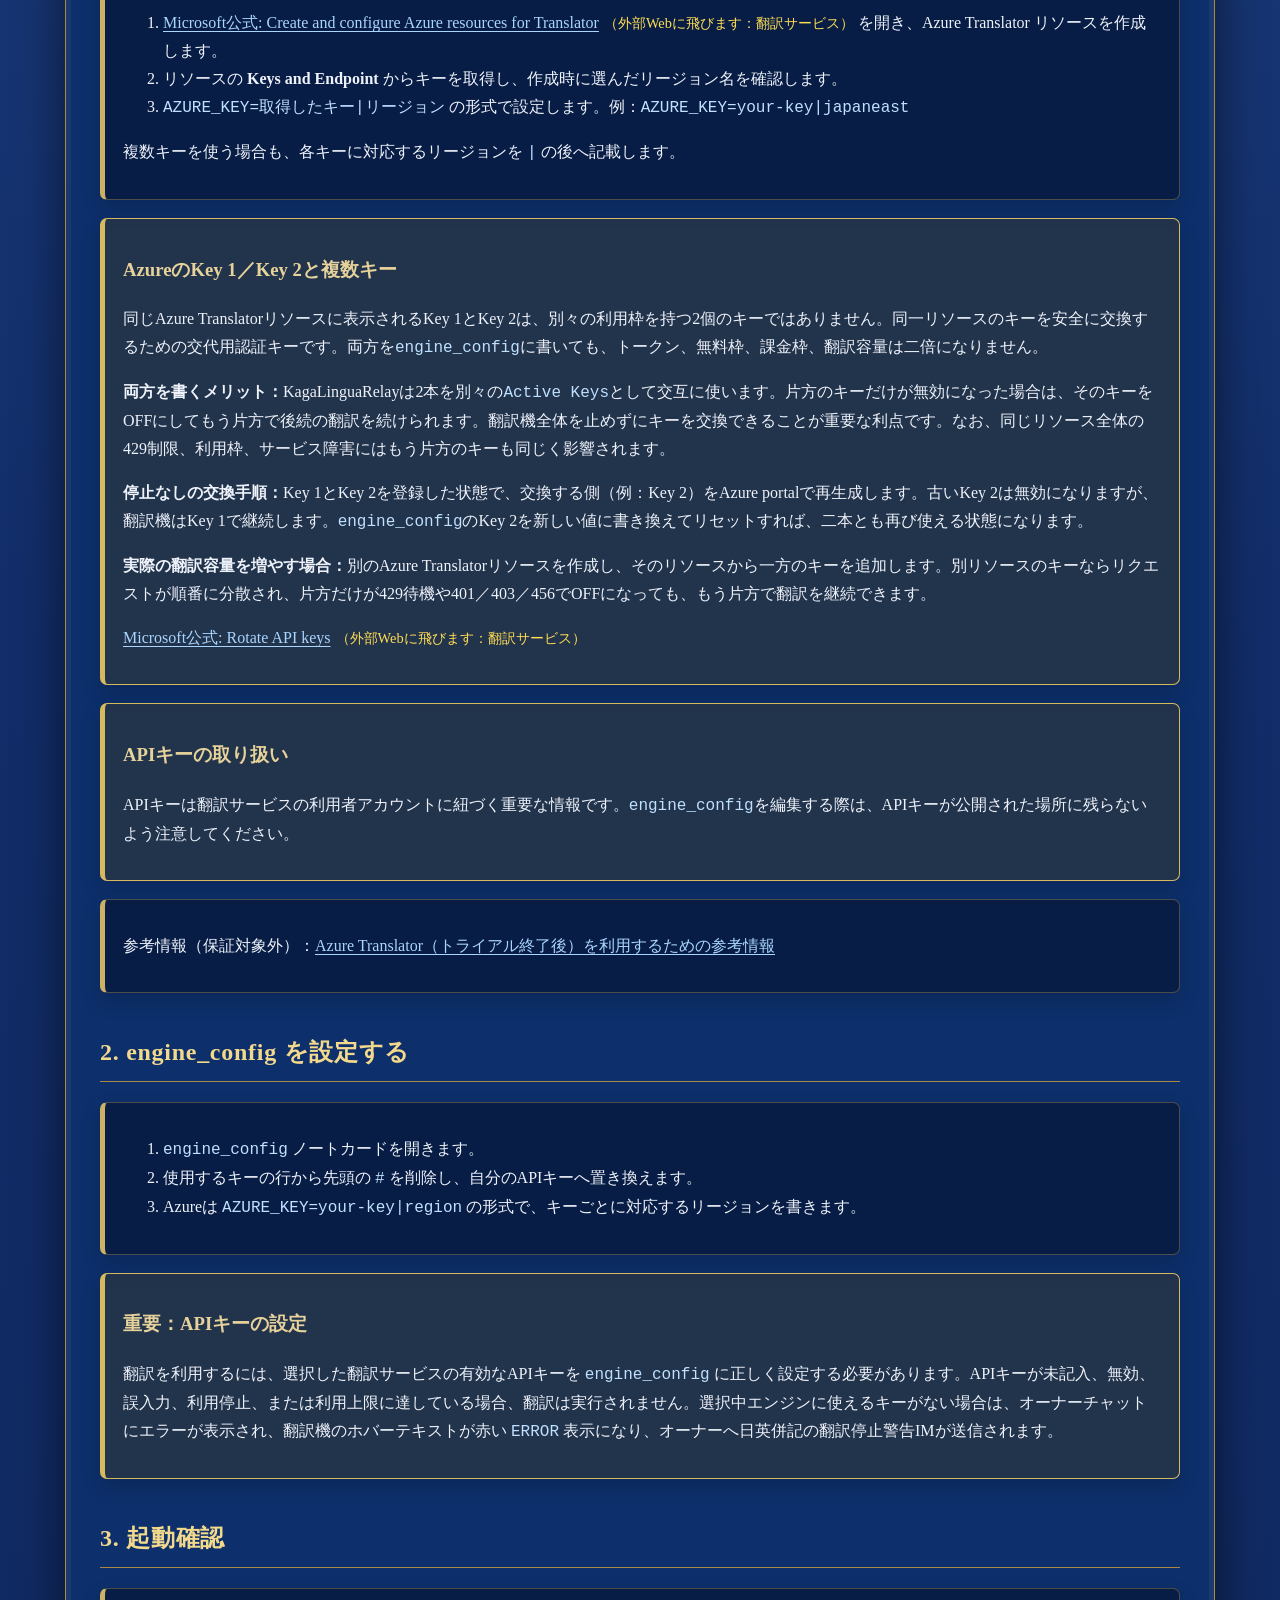
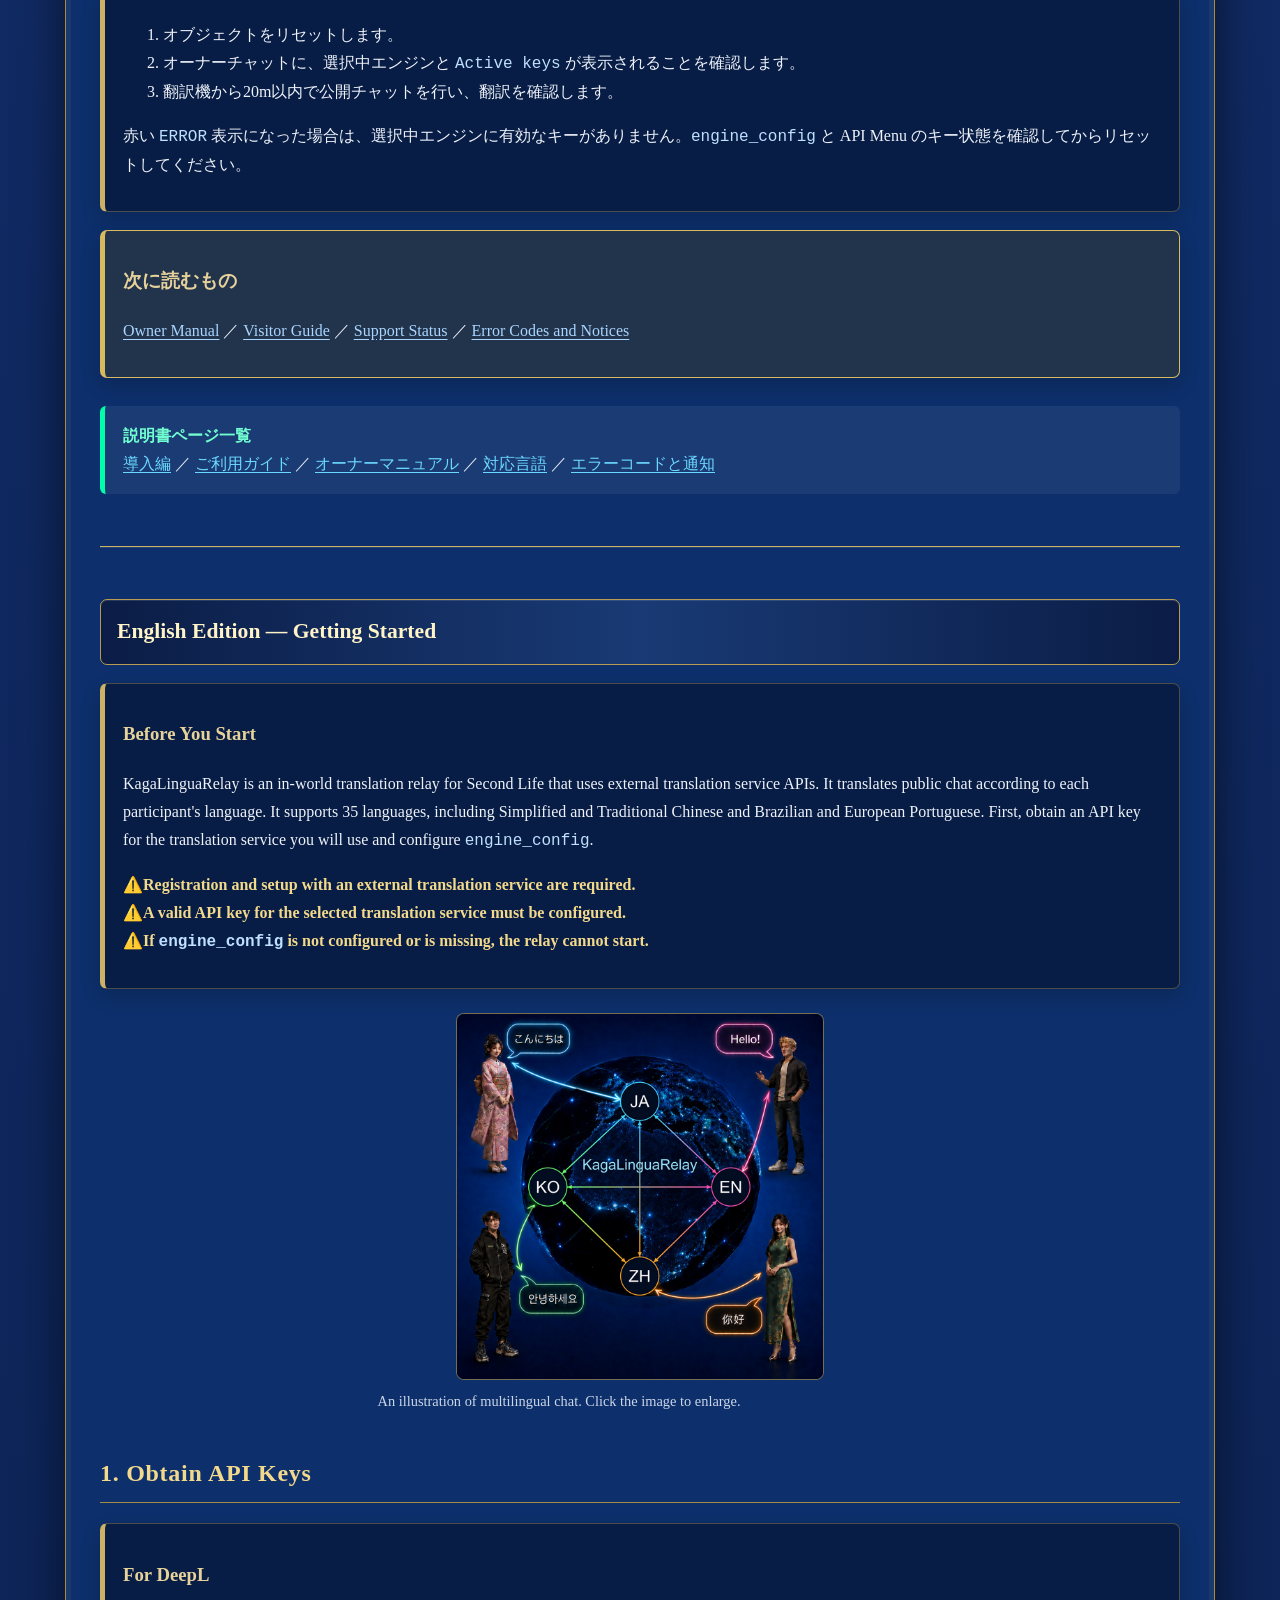
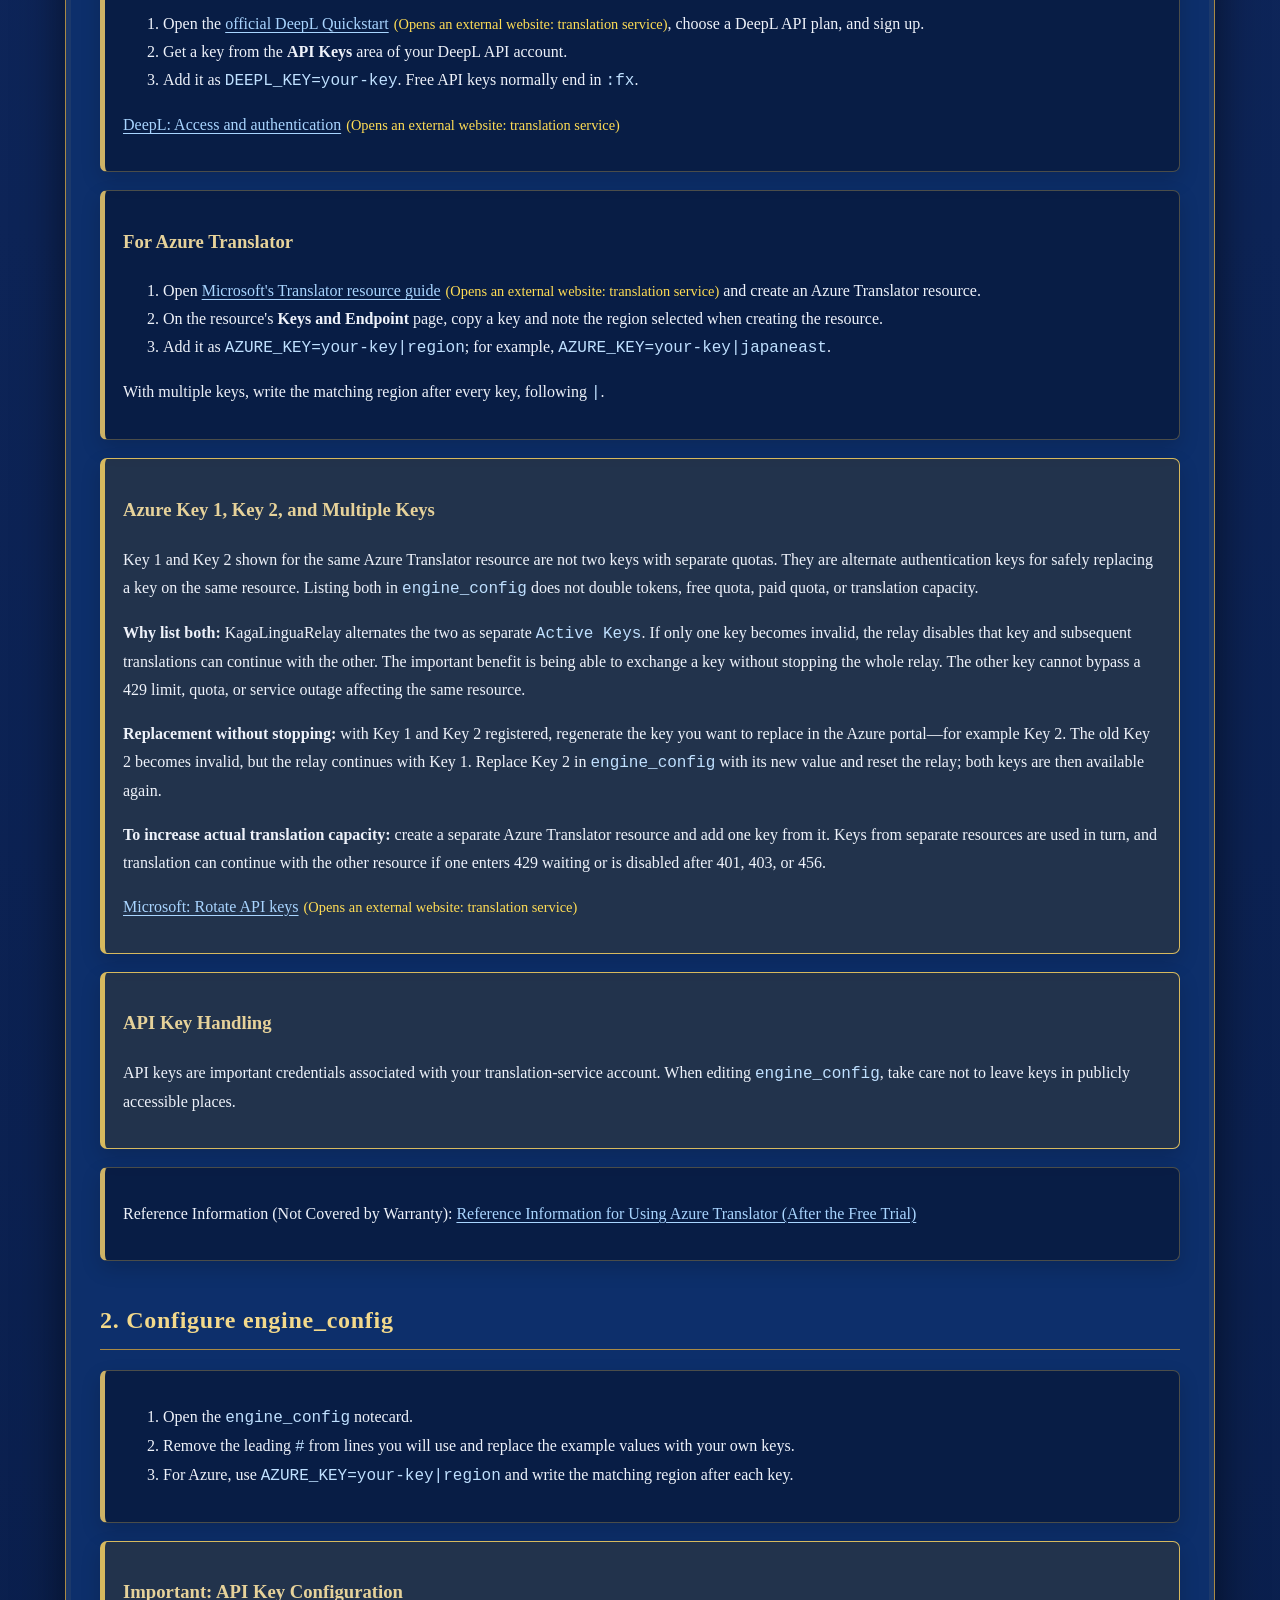
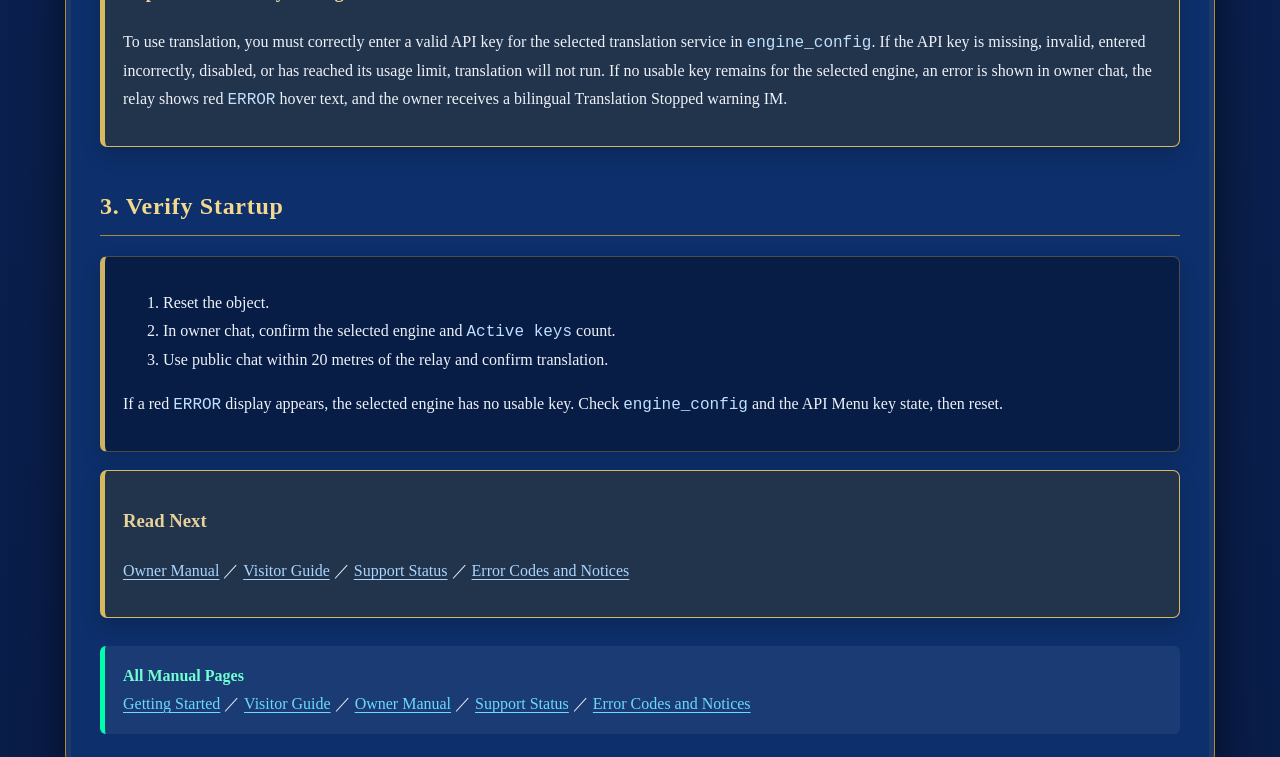
==== commit 82fc1049: "Add dialog-based image viewer Replace direct image links with button-triggered modal dialogs across " ====
--- a/index.html
+++ b/index.html
@@ -8,7 +8,7 @@
 
 <section lang="ja"><div class="lang-title">日本語版 — 導入編</div>
 <div class="box"><h3>はじめに</h3><p>KagaLinguaRelay は、外部翻訳サービスAPIを利用したSecond Life内翻訳リレーです。公開チャットを参加者の言語に合わせて翻訳します。35言語に対応し、中国語の簡体字・繁体字、ポルトガル語の地域差も扱えます。はじめに、ご利用になる翻訳サービスのAPIキーを取得し、<code>engine_config</code> を設定してください。</p><p class="hl"><strong>⚠️外部翻訳サービスへの登録と設定が必要です。</strong><br><strong>⚠️使用する翻訳サービスの有効なAPIキーを設定する必要があります。</strong><br><strong>⚠️<code>engine_config</code> が未設定もしくは<code>engine_config</code>が存在しない場合、翻訳機の起動ができません。</strong></p></div>
-<figure class="manual-figure"><a href="./images/multilingual-chat-overview.jpg" target="_blank" rel="noopener noreferrer"><img src="./images/multilingual-chat-overview.jpg" width="525" height="525" alt="日本語・英語・韓国語・中国語の会話を中継するKagaLinguaRelayの紹介図" loading="lazy" decoding="async"></a><figcaption>多言語チャットのイメージ。画像をクリックすると拡大表示できます。</figcaption></figure>
+<figure class="manual-figure"><button class="manual-image-trigger" type="button" data-full-image="./images/multilingual-chat-overview.jpg" aria-haspopup="dialog"><img src="./images/multilingual-chat-overview.jpg" width="525" height="525" alt="日本語・英語・韓国語・中国語の会話を中継するKagaLinguaRelayの紹介図" loading="lazy" decoding="async"></button><figcaption>多言語チャットのイメージ。画像をクリックすると拡大表示できます。</figcaption></figure>
 <h2>1. APIキーを取得する</h2>
 <div class="box"><h3>DeepLの場合</h3><ol><li><a href="https://developers.deepl.com/docs/getting-started/quickstart" target="_blank">DeepL公式 Quickstart</a> を開き、DeepL API のプランを選んで登録します。</li><li>DeepL APIアカウントの <b>API Keys</b> からキーを取得します。</li><li><code>DEEPL_KEY=取得したキー</code> の形式で設定します。Free APIキーは通常 <code>:fx</code> で終わります。</li></ol><p><a href="https://developers.deepl.com/docs/getting-started/auth" target="_blank">DeepL公式: Access and authentication</a></p></div>
 <div class="box"><h3>Azure Translatorの場合</h3><ol><li><a href="https://learn.microsoft.com/en-us/azure/ai-services/translator/create-translator-resource" target="_blank">Microsoft公式: Create and configure Azure resources for Translator</a> を開き、Azure Translator リソースを作成します。</li><li>リソースの <b>Keys and Endpoint</b> からキーを取得し、作成時に選んだリージョン名を確認します。</li><li><code>AZURE_KEY=取得したキー|リージョン</code> の形式で設定します。例：<code>AZURE_KEY=your-key|japaneast</code></li></ol><p>複数キーを使う場合も、各キーに対応するリージョンを <code>|</code> の後へ記載します。</p></div>
@@ -29,7 +29,7 @@
 
 <hr class="lang-break"><section lang="en"><div class="lang-title">English Edition — Getting Started</div>
 <div class="box"><h3>Before You Start</h3><p>KagaLinguaRelay is an in-world translation relay for Second Life that uses external translation service APIs. It translates public chat according to each participant's language. It supports 35 languages, including Simplified and Traditional Chinese and Brazilian and European Portuguese. First, obtain an API key for the translation service you will use and configure <code>engine_config</code>.</p><p class="hl"><strong>⚠️Registration and setup with an external translation service are required.</strong><br><strong>⚠️A valid API key for the selected translation service must be configured.</strong><br><strong>⚠️If <code>engine_config</code> is not configured or is missing, the relay cannot start.</strong></p></div>
-<figure class="manual-figure"><a href="./images/multilingual-chat-overview.jpg" target="_blank" rel="noopener noreferrer"><img src="./images/multilingual-chat-overview.jpg" width="525" height="525" alt="KagaLinguaRelay relaying conversations in Japanese, English, Korean, and Chinese" loading="lazy" decoding="async"></a><figcaption>An illustration of multilingual chat. Click the image to enlarge.</figcaption></figure>
+<figure class="manual-figure"><button class="manual-image-trigger" type="button" data-full-image="./images/multilingual-chat-overview.jpg" aria-haspopup="dialog"><img src="./images/multilingual-chat-overview.jpg" width="525" height="525" alt="KagaLinguaRelay relaying conversations in Japanese, English, Korean, and Chinese" loading="lazy" decoding="async"></button><figcaption>An illustration of multilingual chat. Click the image to enlarge.</figcaption></figure>
 <h2>1. Obtain API Keys</h2>
 <div class="box"><h3>For DeepL</h3><ol><li>Open the <a href="https://developers.deepl.com/docs/getting-started/quickstart" target="_blank">official DeepL Quickstart</a>, choose a DeepL API plan, and sign up.</li><li>Get a key from the <b>API Keys</b> area of your DeepL API account.</li><li>Add it as <code>DEEPL_KEY=your-key</code>. Free API keys normally end in <code>:fx</code>.</li></ol><p><a href="https://developers.deepl.com/docs/getting-started/auth" target="_blank">DeepL: Access and authentication</a></p></div>
 <div class="box"><h3>For Azure Translator</h3><ol><li>Open <a href="https://learn.microsoft.com/en-us/azure/ai-services/translator/create-translator-resource" target="_blank">Microsoft's Translator resource guide</a> and create an Azure Translator resource.</li><li>On the resource's <b>Keys and Endpoint</b> page, copy a key and note the region selected when creating the resource.</li><li>Add it as <code>AZURE_KEY=your-key|region</code>; for example, <code>AZURE_KEY=your-key|japaneast</code>.</li></ol><p>With multiple keys, write the matching region after every key, following <code>|</code>.</p></div>
--- a/manual-images.css
+++ b/manual-images.css
@@ -1,35 +1,30 @@
 .manual-figure {
-  width: 100%;
-  max-width: 525px;
+  width: min(525px, calc(100vw - 80px));
+  max-width: 100%;
   margin: 24px auto;
   box-sizing: border-box;
 }
 
-.manual-figure--wide {
-  max-width: 700px;
-}
-
-.manual-figure--compact {
-  max-width: 360px;
-}
-
-.manual-figure a {
+.manual-image-trigger {
   display: block;
   width: 70%;
   margin: 0 auto;
+  padding: 0;
   box-sizing: border-box;
   border: 1px solid rgba(205, 178, 102, .55);
   border-radius: 8px;
+  background: #081a3c;
   overflow: hidden;
   line-height: 0;
+  cursor: zoom-in;
 }
 
-.manual-figure a:focus-visible {
+.manual-image-trigger:focus-visible {
   outline: 3px solid #f3d98b;
   outline-offset: 4px;
 }
 
-.manual-figure img {
+.manual-image-trigger img {
   display: block;
   width: 100%;
   max-width: 100%;
